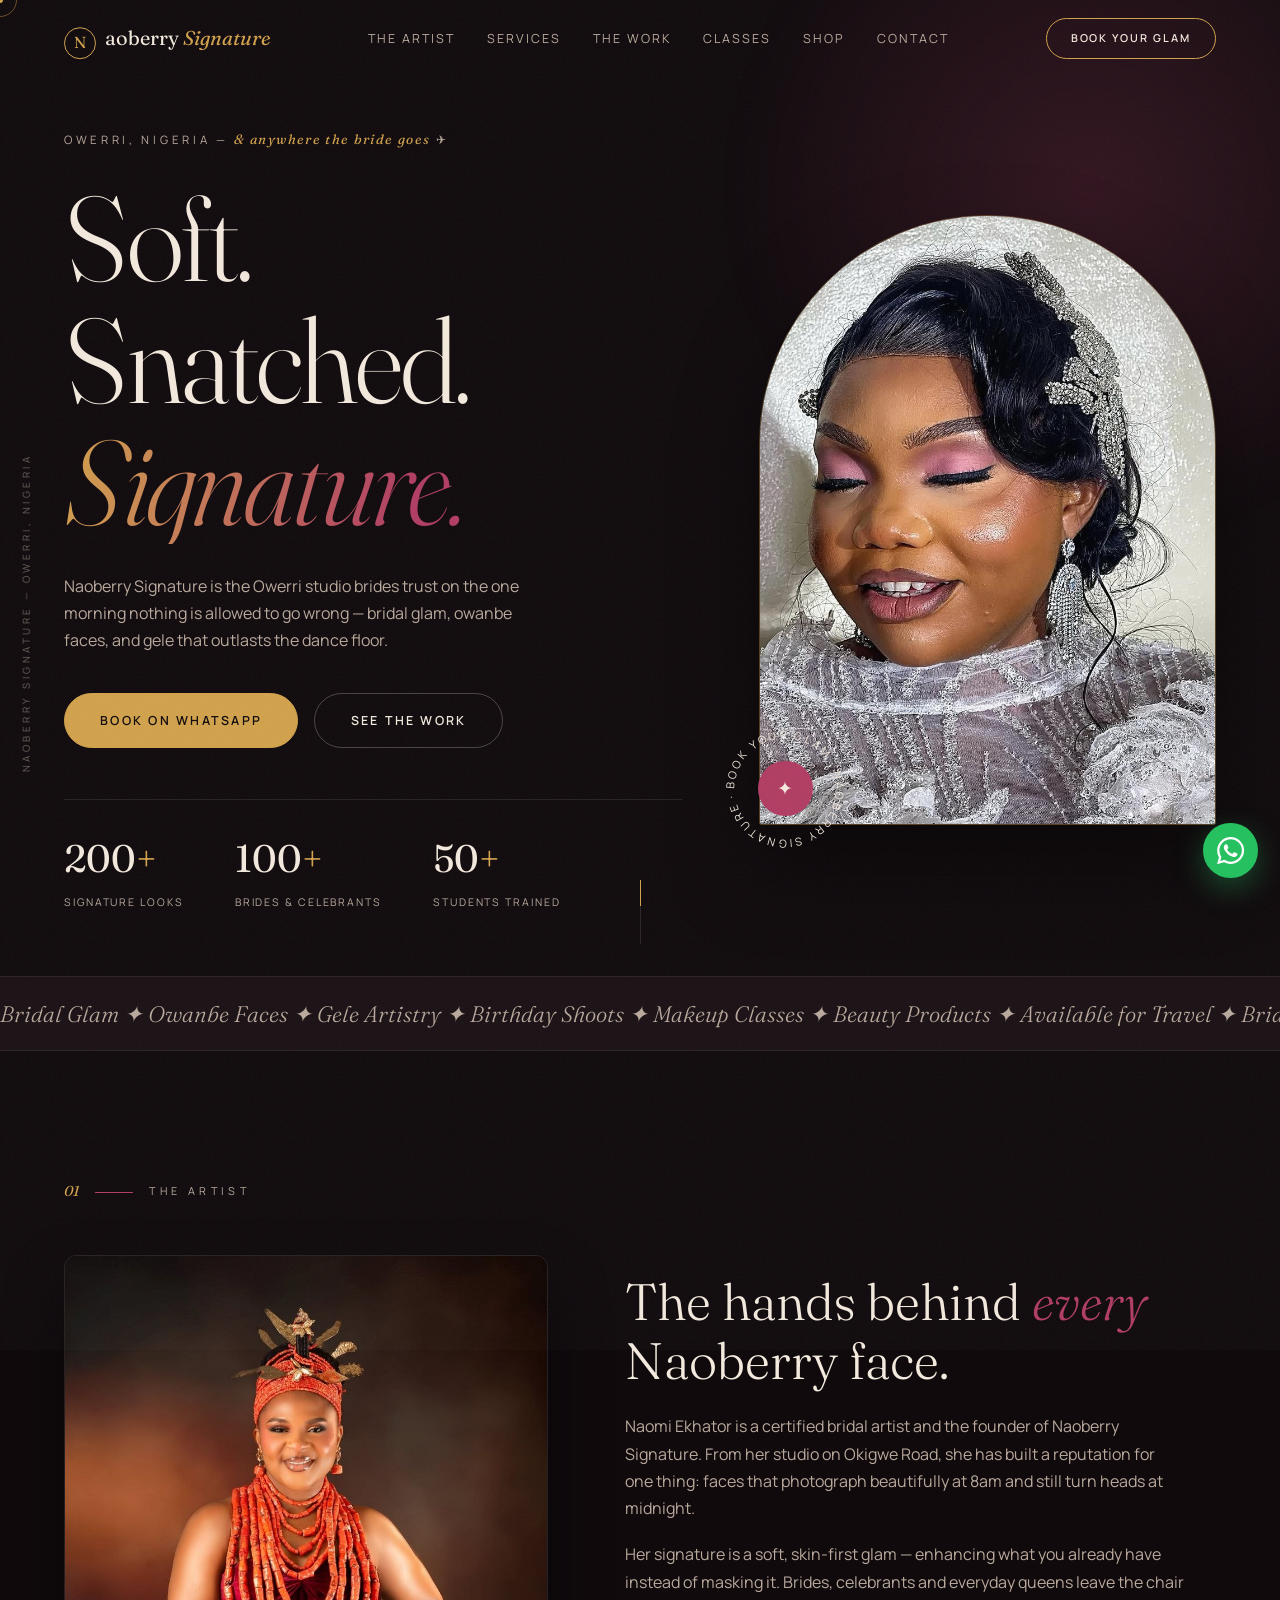
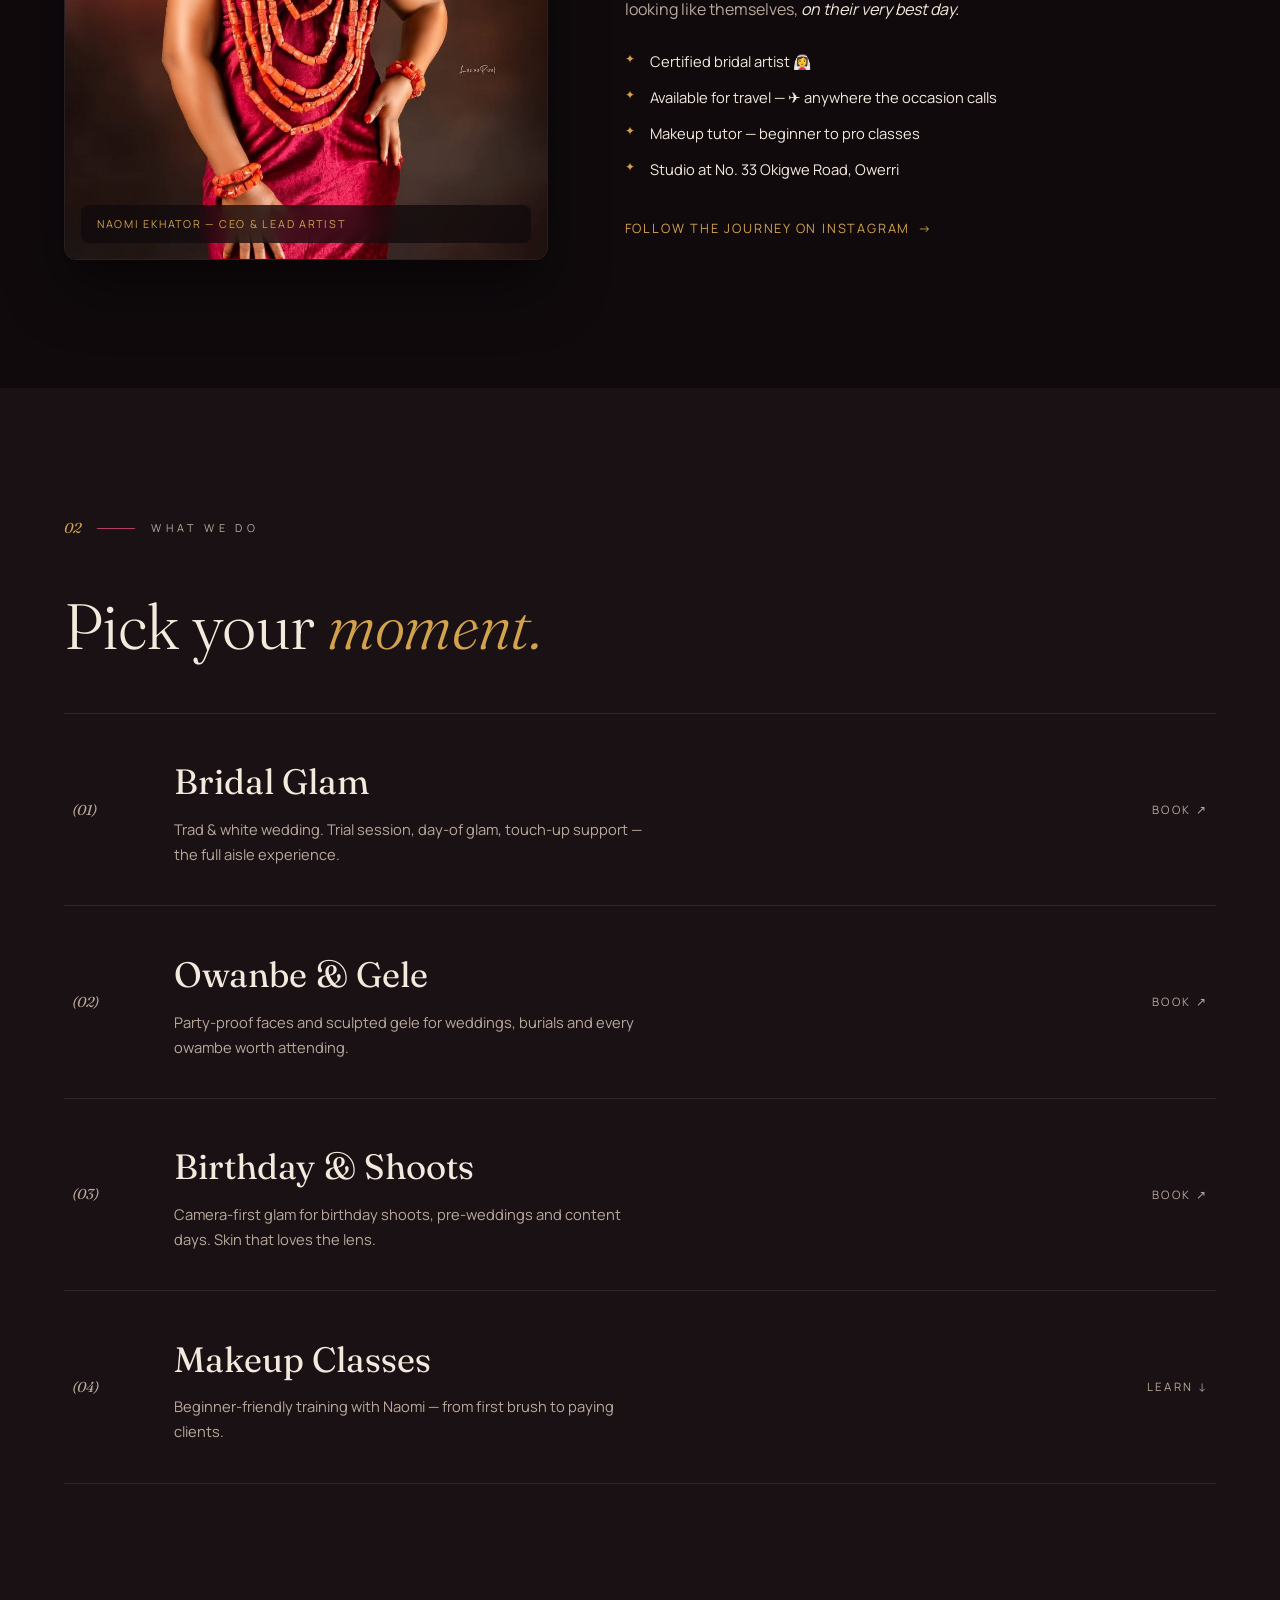
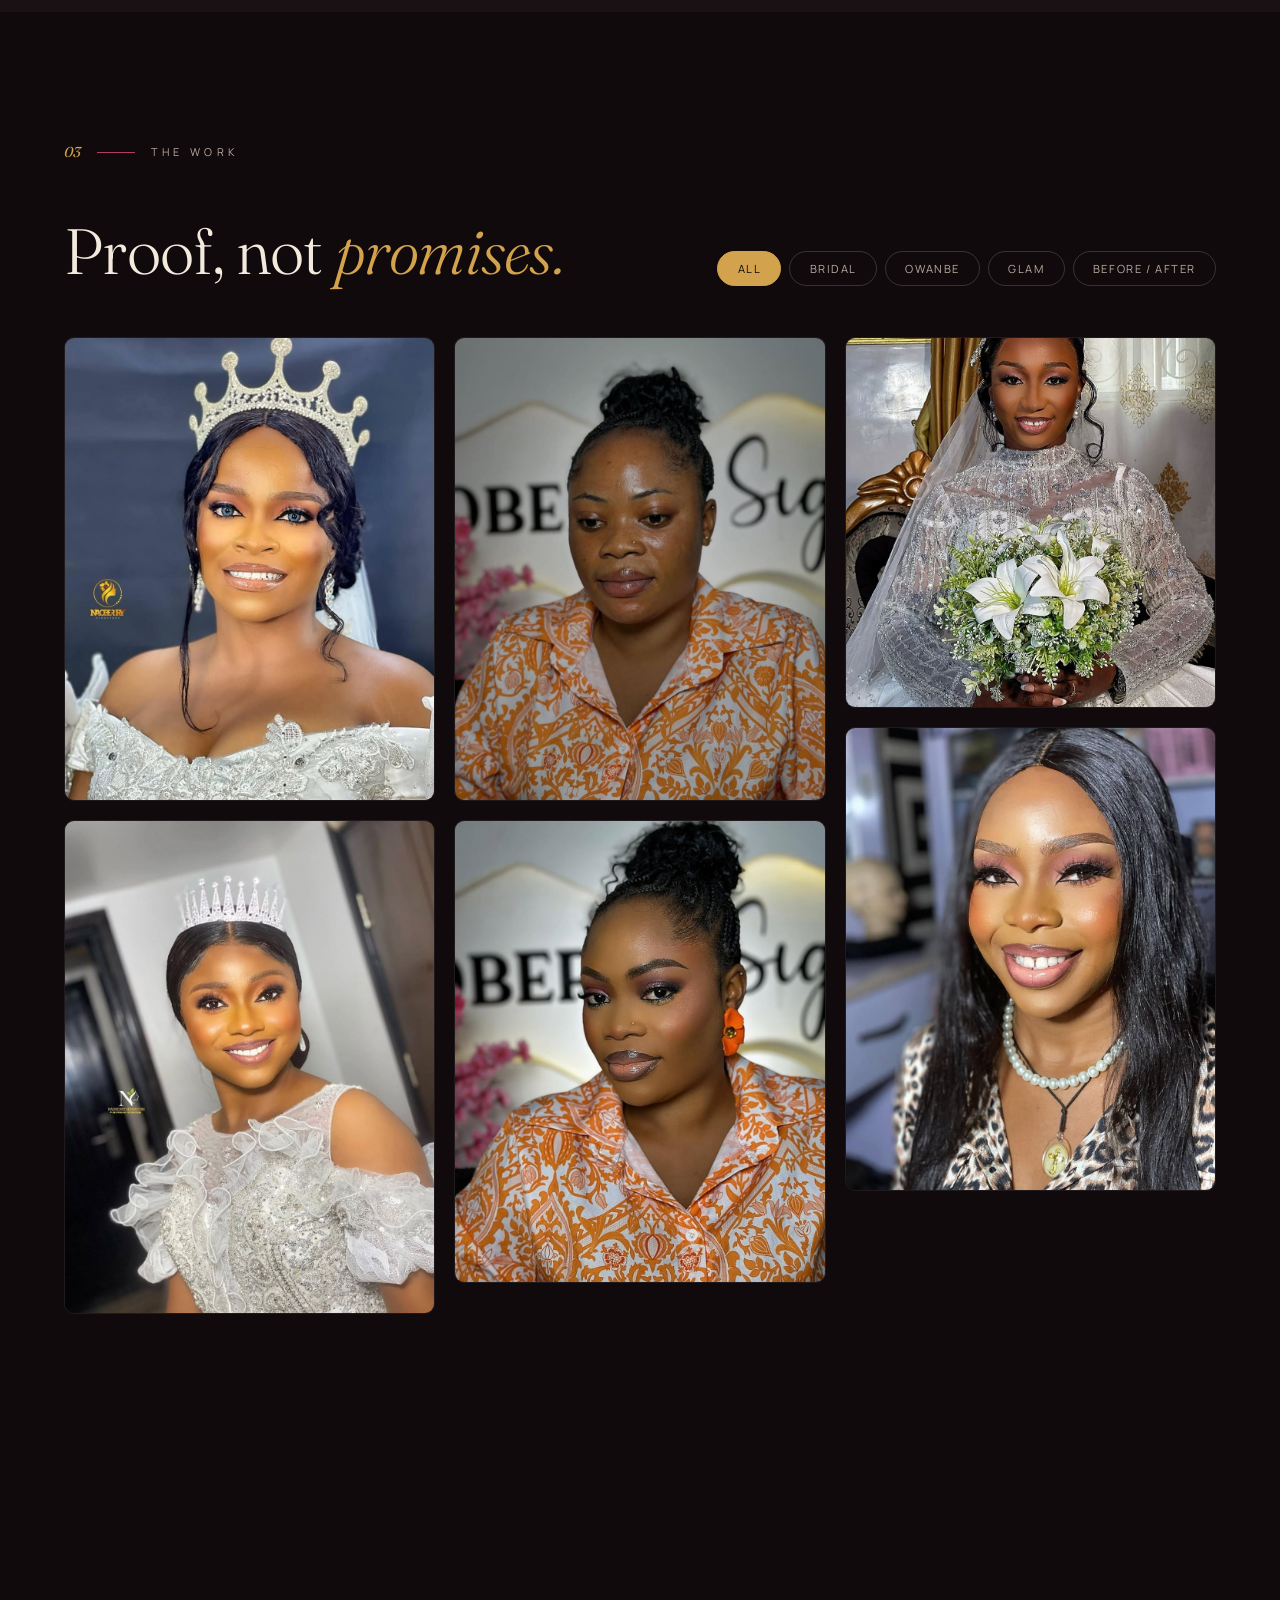
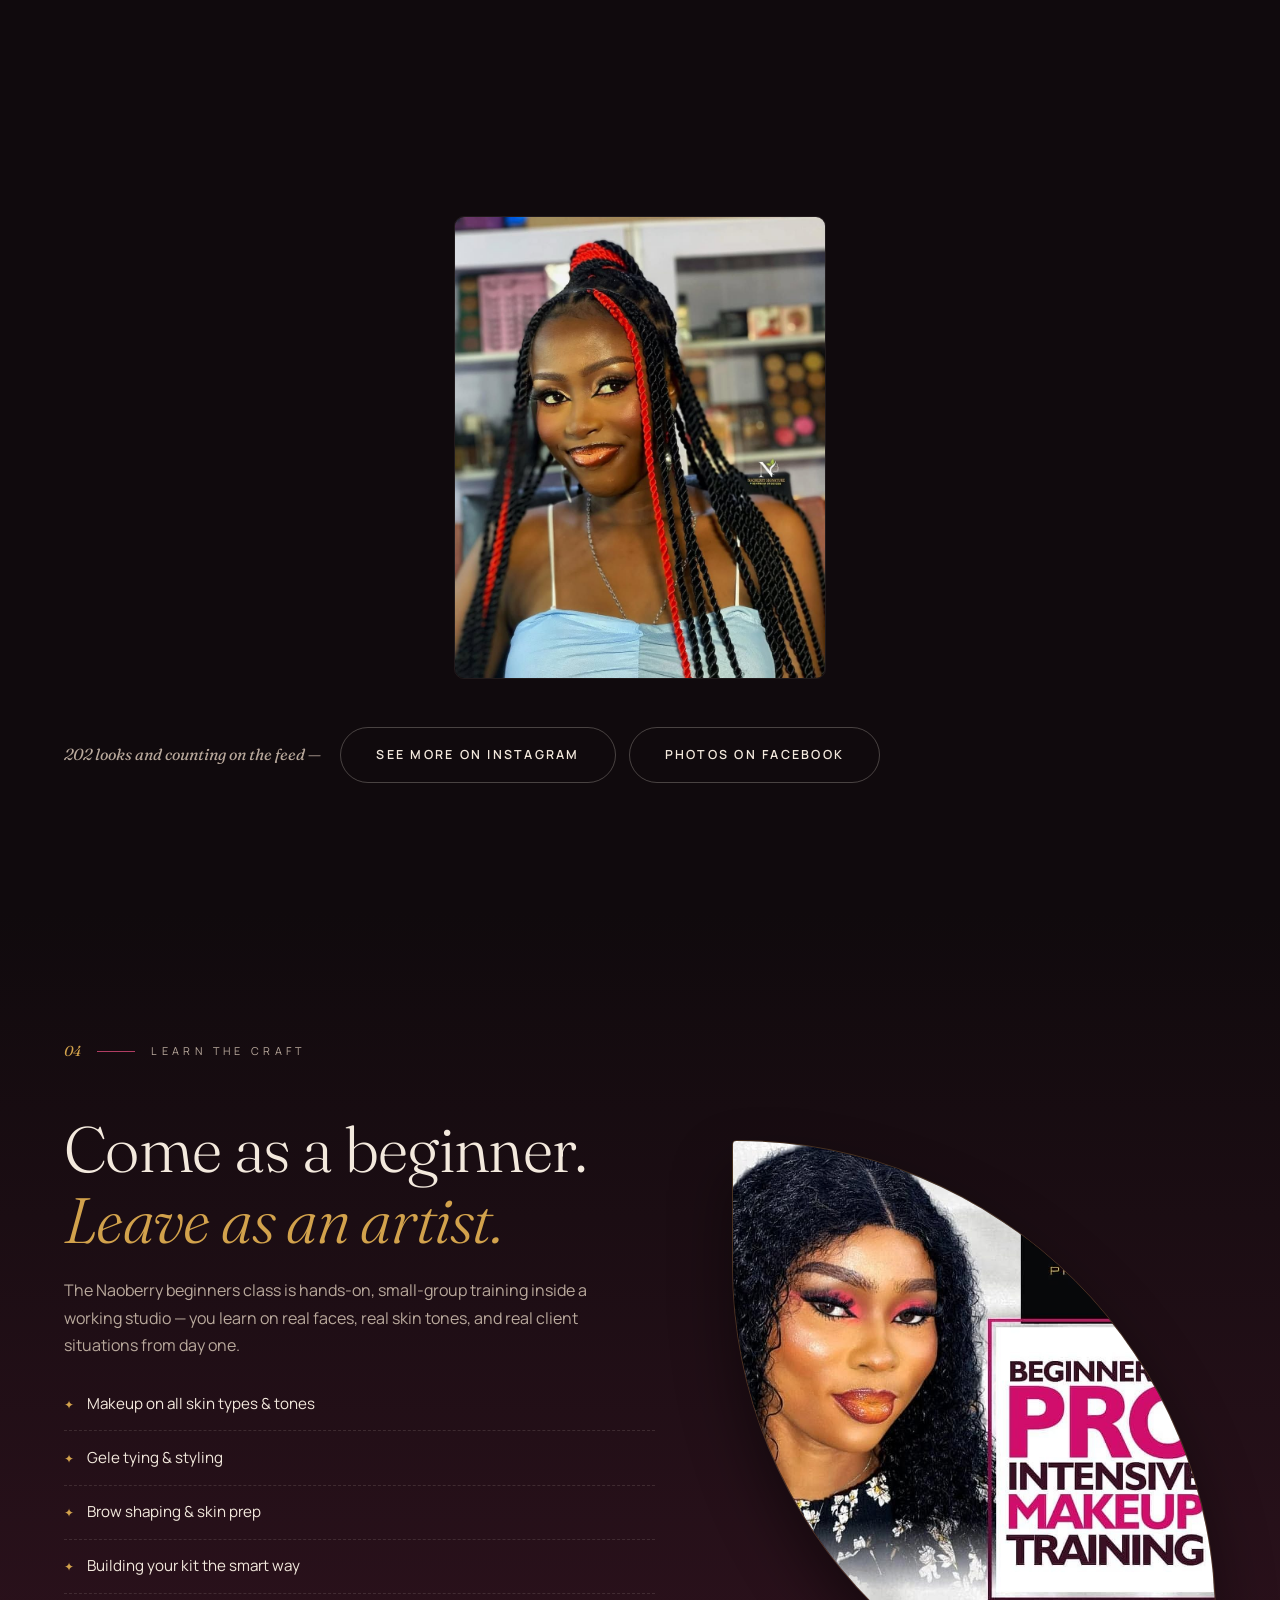
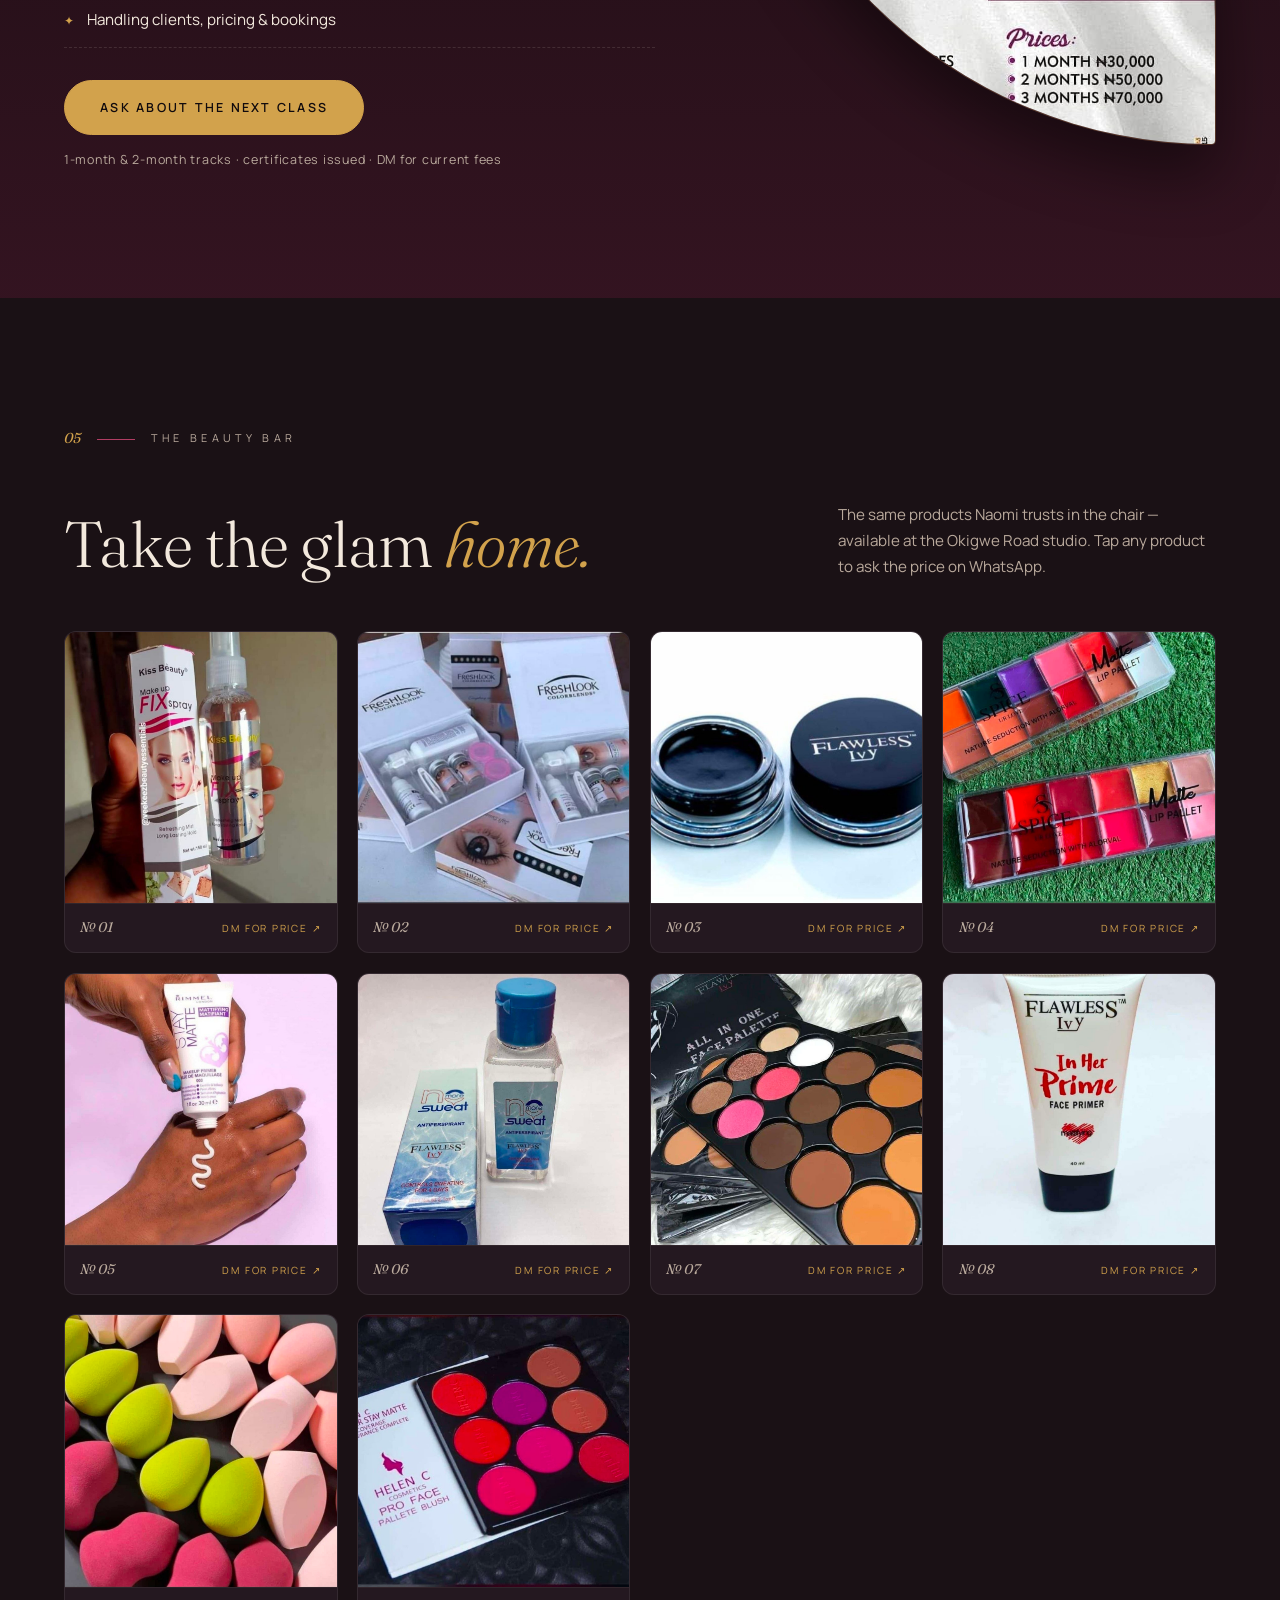
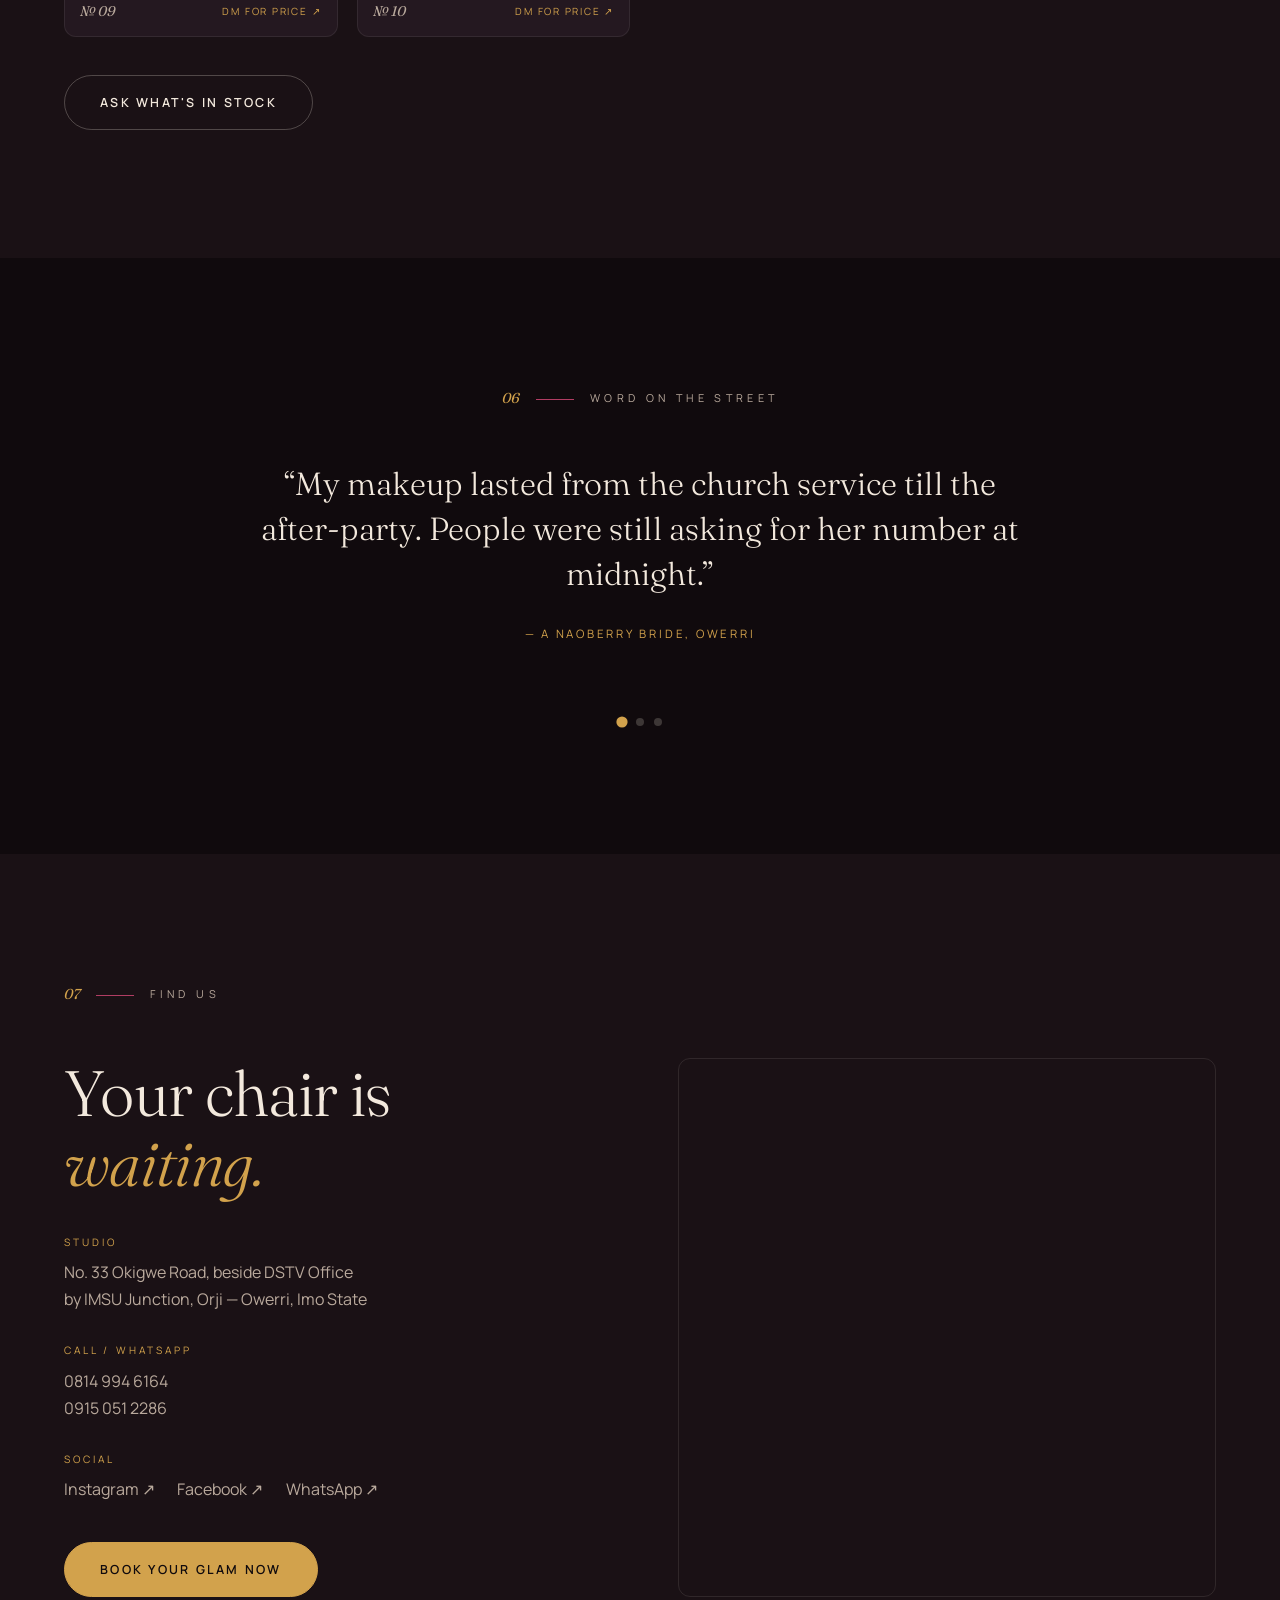
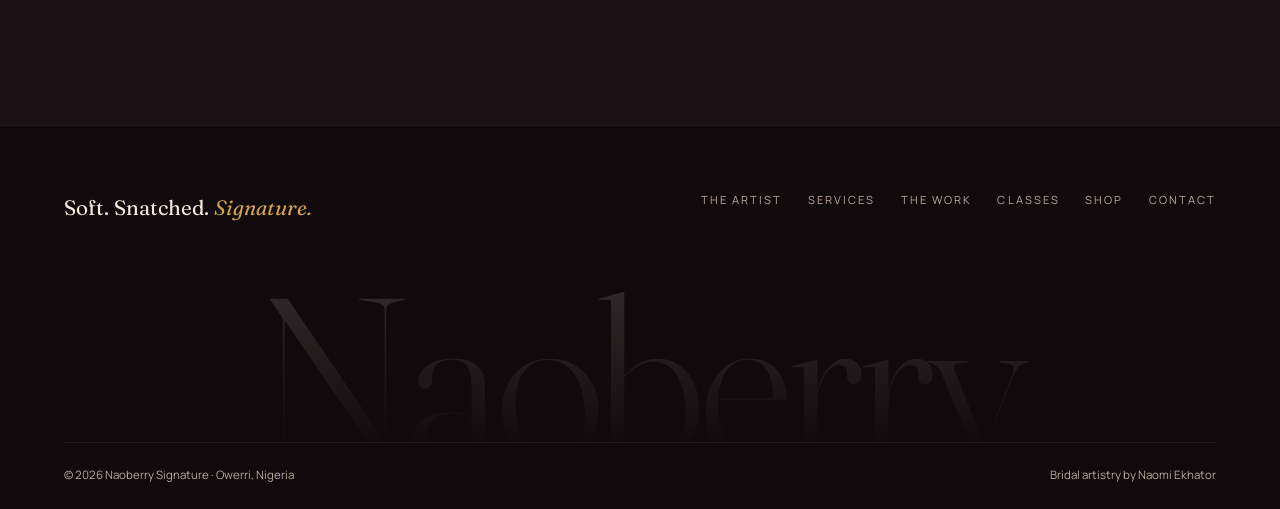
==== index.html @ 9ba5d1a0 "first commit" ====
<!DOCTYPE html>
<html lang="en">
<head>
  <meta charset="UTF-8" />
  <meta name="viewport" content="width=device-width, initial-scale=1.0" />
  <title>Naoberry Signature — Bridal & Owanbe Makeup Artist, Owerri</title>
  <meta name="description" content="Naoberry Signature — certified bridal makeup artist in Owerri, Imo State. Bridal glam, owanbe faces, gele artistry, birthday shoots and beginner makeup classes. Available for travel." />
  <meta property="og:title" content="Naoberry Signature — Bridal & Owanbe Makeup Artist, Owerri" />
  <meta property="og:description" content="Soft. Snatched. Signature. Bridal glam, owanbe faces and gele artistry by Naomi Ekhator." />
  <meta property="og:image" content="images/hero.jpg" />

  <link rel="preconnect" href="https://fonts.googleapis.com" />
  <link rel="preconnect" href="https://fonts.gstatic.com" crossorigin />
  <link href="https://fonts.googleapis.com/css2?family=Fraunces:ital,opsz,wght@0,9..144,300;0,9..144,400;0,9..144,600;1,9..144,300;1,9..144,400&family=Manrope:wght@300;400;500;600;700&display=swap" rel="stylesheet" />
  <link rel="stylesheet" href="css/style.css" />
  <link rel="icon" href="data:image/svg+xml,<svg xmlns='http://www.w3.org/2000/svg' viewBox='0 0 100 100'><text y='.9em' font-size='90'>💄</text></svg>" />
</head>
<body>

  <!-- ============ PRELOADER ============ -->
  <div class="preloader" id="preloader">
    <div class="preloader__inner">
      <span class="preloader__word" aria-hidden="true">
        <span>N</span><span>a</span><span>o</span><span>b</span><span>e</span><span>r</span><span>r</span><span>y</span>
      </span>
      <span class="preloader__sub">Signature</span>
    </div>
  </div>

  <!-- custom cursor (desktop only) -->
  <div class="cursor" id="cursor"></div>
  <div class="cursor-ring" id="cursorRing"></div>

  <!-- film grain overlay -->
  <div class="grain" aria-hidden="true"></div>

  <!-- vertical side label (desktop) -->
  <div class="side-label" aria-hidden="true">Naoberry Signature — Owerri, Nigeria</div>

  <!-- ============ HEADER ============ -->
  <header class="header" id="header">
    <a class="header__logo" href="#top" data-cursor>
      <span class="header__logo-mark">N</span>
      <span class="header__logo-text">aoberry <em>Signature</em></span>
    </a>

    <nav class="nav" id="nav">
      <a href="#about" class="nav__link" data-cursor>The Artist</a>
      <a href="#services" class="nav__link" data-cursor>Services</a>
      <a href="#work" class="nav__link" data-cursor>The Work</a>
      <a href="#classes" class="nav__link" data-cursor>Classes</a>
      <a href="#shop" class="nav__link" data-cursor>Shop</a>
      <a href="#contact" class="nav__link" data-cursor>Contact</a>
    </nav>

    <a href="https://wa.me/message/IJYB6PG5A4FGM1" target="_blank" rel="noopener" class="btn btn--small header__cta" data-cursor>
      <span>Book your glam</span>
    </a>

    <button class="burger" id="burger" aria-label="Open menu" data-cursor>
      <span></span><span></span>
    </button>
  </header>

  <!-- mobile menu -->
  <div class="menu" id="menu">
    <nav class="menu__nav">
      <a href="#about" class="menu__link">The Artist</a>
      <a href="#services" class="menu__link">Services</a>
      <a href="#work" class="menu__link">The Work</a>
      <a href="#classes" class="menu__link">Classes</a>
      <a href="#shop" class="menu__link">Shop</a>
      <a href="#contact" class="menu__link">Contact</a>
    </nav>
    <div class="menu__foot">
      <a href="https://wa.me/message/IJYB6PG5A4FGM1" target="_blank" rel="noopener" class="btn">Book on WhatsApp</a>
      <div class="menu__socials">
        <a href="https://www.instagram.com/naoberry_signature" target="_blank" rel="noopener">Instagram</a>
        <a href="https://web.facebook.com/profile.php?id=61557655057446" target="_blank" rel="noopener">Facebook</a>
      </div>
    </div>
  </div>

  <main id="top">

    <!-- ============ HERO ============ -->
    <section class="hero">
      <div class="hero__glow" aria-hidden="true"></div>

      <div class="hero__inner">
        <div class="hero__text">
          <p class="hero__overline reveal">Owerri, Nigeria — <em>&amp; anywhere the bride goes</em> ✈</p>

          <h1 class="hero__title">
            <span class="line"><span>Soft.</span></span>
            <span class="line"><span>Snatched.</span></span>
            <span class="line"><span class="hero__title-em"><em>Signature.</em></span></span>
          </h1>

          <p class="hero__sub reveal">
            Naoberry Signature is the Owerri studio brides trust on the one morning
            nothing is allowed to go wrong — bridal glam, owanbe faces, and gele
            that outlasts the dance floor.
          </p>

          <div class="hero__actions reveal">
            <a href="https://wa.me/message/IJYB6PG5A4FGM1" target="_blank" rel="noopener" class="btn btn--gold" data-cursor>
              <span>Book on WhatsApp</span>
            </a>
            <a href="#work" class="btn btn--ghost" data-cursor><span>See the work</span></a>
          </div>

          <div class="hero__stats reveal">
            <div class="stat">
              <span class="stat__num" data-count="200">0</span><span class="stat__plus">+</span>
              <span class="stat__label">Signature looks</span>
            </div>
            <div class="stat">
              <span class="stat__num" data-count="100">0</span><span class="stat__plus">+</span>
              <span class="stat__label">Brides &amp; celebrants</span>
            </div>
            <div class="stat">
              <span class="stat__num" data-count="50">0</span><span class="stat__plus">+</span>
              <span class="stat__label">Students trained</span>
            </div>
          </div>
        </div>

        <div class="hero__visual">
          <figure class="hero__frame" data-parallax>
            <img src="images/hero.jpg" alt="Bride glammed by Naoberry Signature" onerror="this.closest('figure').classList.add('is-empty')" />
            <figcaption class="ph" aria-hidden="true">
              <span class="ph__mono">N·S</span>
              <span class="ph__hint">images/hero.jpg</span>
            </figcaption>
          </figure>

          <!-- rotating badge -->
          <a href="https://wa.me/message/IJYB6PG5A4FGM1" target="_blank" rel="noopener" class="badge" aria-label="Book your glam" data-cursor>
            <svg viewBox="0 0 100 100">
              <defs><path id="circlePath" d="M 50,50 m -37,0 a 37,37 0 1,1 74,0 a 37,37 0 1,1 -74,0" /></defs>
              <text><textPath href="#circlePath">Book your glam · Naoberry Signature · certified bridal artist ·</textPath></text>
            </svg>
            <span class="badge__center">✦</span>
          </a>
        </div>
      </div>

      <div class="hero__scroll" aria-hidden="true"><span></span></div>
    </section>

    <!-- ============ MARQUEE ============ -->
    <div class="marquee" aria-hidden="true">
      <div class="marquee__track">
        <span>Bridal Glam ✦ Owanbe Faces ✦ Gele Artistry ✦ Birthday Shoots ✦ Makeup Classes ✦ Beauty Products ✦ Available for Travel ✦&nbsp;</span>
        <span>Bridal Glam ✦ Owanbe Faces ✦ Gele Artistry ✦ Birthday Shoots ✦ Makeup Classes ✦ Beauty Products ✦ Available for Travel ✦&nbsp;</span>
      </div>
    </div>

    <!-- ============ ABOUT ============ -->
    <section class="about section" id="about">
      <div class="section__head reveal">
        <span class="section__num">01</span>
        <span class="section__label">The Artist</span>
      </div>

      <div class="about__grid">
        <figure class="about__photo reveal" data-parallax>
          <img src="images/naomi.jpg" alt="Naomi Ekhator, founder of Naoberry Signature" onerror="this.closest('figure').classList.add('is-empty')" />
          <figcaption class="ph" aria-hidden="true">
            <span class="ph__mono">N·E</span>
            <span class="ph__hint">images/naomi.jpg</span>
          </figcaption>
          <span class="about__photo-tag">Naomi Ekhator — CEO &amp; Lead Artist</span>
        </figure>

        <div class="about__text">
          <h2 class="about__title reveal">
            The hands behind <em>every</em> Naoberry face.
          </h2>
          <p class="reveal">
            Naomi Ekhator is a certified bridal artist and the founder of Naoberry
            Signature. From her studio on Okigwe Road, she has built a reputation
            for one thing: faces that photograph beautifully at 8am and still turn
            heads at midnight.
          </p>
          <p class="reveal">
            Her signature is a soft, skin-first glam — enhancing what you already
            have instead of masking it. Brides, celebrants and everyday queens
            leave the chair looking like themselves, <em>on their very best day.</em>
          </p>
          <ul class="about__points reveal">
            <li>Certified bridal artist 👰‍♀️</li>
            <li>Available for travel — ✈ anywhere the occasion calls</li>
            <li>Makeup tutor — beginner to pro classes</li>
            <li>Studio at No. 33 Okigwe Road, Owerri</li>
          </ul>
          <a href="https://www.instagram.com/naoberry_signature" target="_blank" rel="noopener" class="link-arrow reveal" data-cursor>
            Follow the journey on Instagram <span>→</span>
          </a>
        </div>
      </div>
    </section>

    <!-- ============ SERVICES ============ -->
    <section class="services section" id="services">
      <div class="section__head reveal">
        <span class="section__num">02</span>
        <span class="section__label">What we do</span>
      </div>

      <h2 class="section__title reveal">Pick your <em>moment.</em></h2>

      <div class="services__list">
        <a class="service reveal" href="https://wa.me/2348149946164?text=Hi%20Naoberry%20Signature!%20I%27d%20like%20to%20book%20Bridal%20Glam.%20My%20date%20is%3A%20" target="_blank" rel="noopener" data-cursor>
          <span class="service__index">(01)</span>
          <div class="service__body">
            <h3>Bridal Glam</h3>
            <p>Trad &amp; white wedding. Trial session, day-of glam, touch-up support — the full aisle experience.</p>
          </div>
          <span class="service__cta">Book <span>↗</span></span>
        </a>

        <a class="service reveal" href="https://wa.me/2348149946164?text=Hi%20Naoberry%20Signature!%20I%27d%20like%20to%20book%20Owanbe%20glam%20%2B%20gele.%20My%20date%20is%3A%20" target="_blank" rel="noopener" data-cursor>
          <span class="service__index">(02)</span>
          <div class="service__body">
            <h3>Owanbe &amp; Gele</h3>
            <p>Party-proof faces and sculpted gele for weddings, burials and every owambe worth attending.</p>
          </div>
          <span class="service__cta">Book <span>↗</span></span>
        </a>

        <a class="service reveal" href="https://wa.me/2348149946164?text=Hi%20Naoberry%20Signature!%20I%27d%20like%20to%20book%20a%20Birthday%20%2F%20Photoshoot%20glam%20session.%20My%20date%20is%3A%20" target="_blank" rel="noopener" data-cursor>
          <span class="service__index">(03)</span>
          <div class="service__body">
            <h3>Birthday &amp; Shoots</h3>
            <p>Camera-first glam for birthday shoots, pre-weddings and content days. Skin that loves the lens.</p>
          </div>
          <span class="service__cta">Book <span>↗</span></span>
        </a>

        <a class="service reveal" href="#classes" data-cursor>
          <span class="service__index">(04)</span>
          <div class="service__body">
            <h3>Makeup Classes</h3>
            <p>Beginner-friendly training with Naomi — from first brush to paying clients.</p>
          </div>
          <span class="service__cta">Learn <span>↓</span></span>
        </a>
      </div>
    </section>

    <!-- ============ GALLERY / THE WORK ============ -->
    <section class="work section" id="work">
      <div class="section__head reveal">
        <span class="section__num">03</span>
        <span class="section__label">The Work</span>
      </div>

      <div class="work__headrow reveal">
        <h2 class="section__title">Proof, not <em>promises.</em></h2>
        <div class="work__filters" id="filters">
          <button class="chip is-active" data-filter="all" data-cursor>All</button>
          <button class="chip" data-filter="bridal" data-cursor>Bridal</button>
          <button class="chip" data-filter="owanbe" data-cursor>Owanbe</button>
          <button class="chip" data-filter="glam" data-cursor>Glam</button>
          <button class="chip" data-filter="transform" data-cursor>Before / After</button>
        </div>
      </div>

      <div class="work__grid" id="gallery"><!-- populated by js/main.js --></div>

      <div class="work__more reveal">
        <p>202 looks and counting on the feed —</p>
        <div class="work__more-links">
          <a href="https://www.instagram.com/naoberry_signature" target="_blank" rel="noopener" class="btn btn--ghost" data-cursor><span>See more on Instagram</span></a>
          <a href="https://web.facebook.com/profile.php?id=61557655057446&sk=photos" target="_blank" rel="noopener" class="btn btn--ghost" data-cursor><span>Photos on Facebook</span></a>
        </div>
      </div>
    </section>

    <!-- ============ CLASSES ============ -->
    <section class="classes section" id="classes">
      <div class="section__head reveal">
        <span class="section__num">04</span>
        <span class="section__label">Learn the craft</span>
      </div>

      <div class="classes__grid">
        <div class="classes__text">
          <h2 class="section__title reveal">Come as a beginner.<br /><em>Leave as an artist.</em></h2>
          <p class="reveal">
            The Naoberry beginners class is hands-on, small-group training inside a
            working studio — you learn on real faces, real skin tones, and real
            client situations from day one.
          </p>

          <ul class="classes__outline reveal">
            <li><span>✦</span> Makeup on all skin types &amp; tones</li>
            <li><span>✦</span> Gele tying &amp; styling</li>
            <li><span>✦</span> Brow shaping &amp; skin prep</li>
            <li><span>✦</span> Building your kit the smart way</li>
            <li><span>✦</span> Handling clients, pricing &amp; bookings</li>
          </ul>

          <div class="classes__cta reveal">
            <a href="https://wa.me/2348149946164?text=Hi%20Naoberry%20Signature!%20I%27m%20interested%20in%20the%20beginners%20makeup%20class.%20Please%20send%20me%20the%20course%20details%20and%20fees." target="_blank" rel="noopener" class="btn btn--gold" data-cursor>
              <span>Ask about the next class</span>
            </a>
            <p class="classes__note">1-month &amp; 2-month tracks · certificates issued · DM for current fees</p>
          </div>
        </div>

        <figure class="classes__photo reveal" data-parallax>
          <img src="images/class.jpg" alt="Naoberry Signature makeup training class" onerror="this.closest('figure').classList.add('is-empty')" />
          <figcaption class="ph" aria-hidden="true">
            <span class="ph__mono">N·S</span>
            <span class="ph__hint">images/class.jpg</span>
          </figcaption>
        </figure>
      </div>
    </section>

    <!-- ============ SHOP / BEAUTY BAR ============ -->
    <section class="shop section" id="shop">
      <div class="section__head reveal">
        <span class="section__num">05</span>
        <span class="section__label">The Beauty Bar</span>
      </div>

      <div class="shop__headrow reveal">
        <h2 class="section__title">Take the glam <em>home.</em></h2>
        <p class="shop__blurb">
          The same products Naomi trusts in the chair — available at the
          Okigwe Road studio. Tap any product to ask the price on WhatsApp.
        </p>
      </div>
      <div class="shop__grid" id="products"><!-- populated by js/main.js --></div>

      <div class="shop__more reveal">
        <a href="https://wa.me/2348149946164?text=Hi%20Naoberry%20Signature!%20What%20beauty%20products%20do%20you%20have%20in%20stock%3F" target="_blank" rel="noopener" class="btn btn--ghost" data-cursor>
          <span>Ask what's in stock</span>
        </a>
      </div>
    </section>

    <!-- ============ TESTIMONIALS ============ -->
    <section class="voices section" id="voices">
      <div class="section__head reveal">
        <span class="section__num">06</span>
        <span class="section__label">Word on the street</span>
      </div>

      <div class="voices__slider reveal" id="slider">
        <!-- ⚠ Replace these with real client words (from her DMs / comments) before launch -->
        <blockquote class="voice is-active">
          <p>“My makeup lasted from the church service till the after-party. People were still asking for her number at midnight.”</p>
          <cite>— A Naoberry bride, Owerri</cite>
        </blockquote>
        <blockquote class="voice">
          <p>“She didn’t change my face — she upgraded it. I looked like me, on my absolute best day.”</p>
          <cite>— Birthday shoot client</cite>
        </blockquote>
        <blockquote class="voice">
          <p>“I joined the class as a complete novice. Two months later I charged my first paying client.”</p>
          <cite>— Naoberry Academy student</cite>
        </blockquote>
      </div>

      <div class="voices__dots" id="dots"></div>
    </section>

    <!-- ============ CONTACT ============ -->
    <section class="contact section" id="contact">
      <div class="section__head reveal">
        <span class="section__num">07</span>
        <span class="section__label">Find us</span>
      </div>

      <div class="contact__grid">
        <div class="contact__info">
          <h2 class="section__title reveal">Your chair is <em>waiting.</em></h2>

          <div class="contact__block reveal">
            <span class="contact__key">Studio</span>
            <p>No. 33 Okigwe Road, beside DSTV Office<br />by IMSU Junction, Orji — Owerri, Imo State</p>
          </div>

          <div class="contact__block reveal">
            <span class="contact__key">Call / WhatsApp</span>
            <p>
              <a href="tel:+2348149946164" data-cursor>0814 994 6164</a><br />
              <a href="tel:+2349150512286" data-cursor>0915 051 2286</a>
            </p>
          </div>

          <div class="contact__block reveal">
            <span class="contact__key">Social</span>
            <p class="contact__socials">
              <a href="https://www.instagram.com/naoberry_signature" target="_blank" rel="noopener" data-cursor>Instagram ↗</a>
              <a href="https://web.facebook.com/profile.php?id=61557655057446" target="_blank" rel="noopener" data-cursor>Facebook ↗</a>
              <a href="https://wa.me/message/IJYB6PG5A4FGM1" target="_blank" rel="noopener" data-cursor>WhatsApp ↗</a>
            </p>
          </div>

          <a href="https://wa.me/message/IJYB6PG5A4FGM1" target="_blank" rel="noopener" class="btn btn--gold reveal" data-cursor>
            <span>Book your glam now</span>
          </a>
        </div>

        <div class="contact__map reveal">
          <iframe
            title="Naoberry Signature studio location"
            src="https://www.google.com/maps?q=33+Okigwe+Road,+Orji,+Owerri,+Imo+State,+Nigeria&output=embed"
            loading="lazy" referrerpolicy="no-referrer-when-downgrade"></iframe>
        </div>
      </div>
    </section>
  </main>

  <!-- ============ FOOTER ============ -->
  <footer class="footer">
    <div class="footer__top">
      <p class="footer__tag">Soft. Snatched. <em>Signature.</em></p>
      <div class="footer__links">
        <a href="#about" data-cursor>The Artist</a>
        <a href="#services" data-cursor>Services</a>
        <a href="#work" data-cursor>The Work</a>
        <a href="#classes" data-cursor>Classes</a>
        <a href="#shop" data-cursor>Shop</a>
        <a href="#contact" data-cursor>Contact</a>
      </div>
    </div>
    <div class="footer__wordmark" aria-hidden="true">Naoberry</div>
    <div class="footer__bottom">
      <p>© <span id="year"></span> Naoberry Signature · Owerri, Nigeria</p>
      <p>Bridal artistry by Naomi Ekhator</p>
    </div>
  </footer>

  <!-- floating whatsapp -->
  <a href="https://wa.me/message/IJYB6PG5A4FGM1" target="_blank" rel="noopener" class="wa-float" aria-label="Chat on WhatsApp" data-cursor>
    <svg viewBox="0 0 24 24" fill="currentColor"><path d="M17.472 14.382c-.297-.149-1.758-.867-2.03-.967-.273-.099-.471-.148-.67.15-.197.297-.767.966-.94 1.164-.173.199-.347.223-.644.075-.297-.15-1.255-.463-2.39-1.475-.883-.788-1.48-1.761-1.653-2.059-.173-.297-.018-.458.13-.606.134-.133.297-.347.446-.52.149-.174.198-.298.297-.497.1-.198.05-.371-.025-.52-.074-.149-.669-1.612-.916-2.207-.242-.579-.487-.5-.669-.51l-.57-.01c-.198 0-.52.074-.792.372-.272.297-1.04 1.016-1.04 2.479 0 1.462 1.065 2.875 1.213 3.074.149.198 2.096 3.2 5.077 4.487.709.306 1.262.489 1.694.625.712.227 1.36.195 1.871.118.571-.085 1.758-.719 2.006-1.413.248-.694.248-1.289.173-1.413-.074-.124-.272-.198-.57-.347m-5.421 7.403h-.004a9.87 9.87 0 01-5.031-1.378l-.361-.214-3.741.982.998-3.648-.235-.374a9.86 9.86 0 01-1.51-5.26c.001-5.45 4.436-9.884 9.888-9.884 2.64 0 5.122 1.03 6.988 2.898a9.825 9.825 0 012.893 6.994c-.003 5.45-4.437 9.884-9.885 9.884m8.413-18.297A11.815 11.815 0 0012.05 0C5.495 0 .16 5.335.157 11.892c0 2.096.547 4.142 1.588 5.945L.057 24l6.305-1.654a11.882 11.882 0 005.683 1.448h.005c6.554 0 11.89-5.335 11.893-11.893a11.821 11.821 0 00-3.48-8.413z"/></svg>
  </a>

  <!-- lightbox -->
  <div class="lightbox" id="lightbox" aria-hidden="true">
    <button class="lightbox__close" id="lightboxClose" aria-label="Close" data-cursor>✕</button>
    <figure class="lightbox__frame">
      <img src="" alt="" id="lightboxImg" />
      <figcaption id="lightboxCap"></figcaption>
    </figure>
    <a class="lightbox__ig" id="lightboxLink" href="https://www.instagram.com/naoberry_signature" target="_blank" rel="noopener" data-cursor>View on Instagram ↗</a>
  </div>

  <script src="js/main.js"></script>
</body>
</html>
---- css/style.css ----
/* ============================================================
   NAOBERRY SIGNATURE — style.css
   Editorial dark theme · Fraunces (display) + Manrope (body)
   ============================================================ */

:root {
  --ink: #100a0d;          /* near-black with a berry undertone */
  --ink-2: #1a1115;        /* raised surfaces */
  --ink-3: #241820;        /* borders / cards */
  --cream: #f3e9dd;        /* main text */
  --cream-dim: #b9a99c;    /* secondary text */
  --gold: #d2a24c;         /* accent 1 */
  --berry: #b13d63;        /* accent 2 — the "berry" in Naoberry */
  --berry-deep: #5e1f38;
  --font-display: "Fraunces", Georgia, serif;
  --font-body: "Manrope", -apple-system, sans-serif;
  --ease: cubic-bezier(0.22, 1, 0.36, 1);
  --pad: clamp(1.25rem, 5vw, 6rem);
}

* { margin: 0; padding: 0; box-sizing: border-box; }

html { scroll-behavior: smooth; }

body {
  background: var(--ink);
  color: var(--cream);
  font-family: var(--font-body);
  font-size: 1rem;
  line-height: 1.7;
  overflow-x: hidden;
  -webkit-font-smoothing: antialiased;
}

::selection { background: var(--berry); color: var(--cream); }

img { max-width: 100%; display: block; }
a { color: inherit; text-decoration: none; }
button { font-family: inherit; background: none; border: none; color: inherit; cursor: pointer; }
em { font-style: italic; }

/* ============ FILM GRAIN ============ */
.grain {
  position: fixed; inset: -50%;
  width: 200%; height: 200%;
  pointer-events: none;
  z-index: 2000;
  opacity: 0.05;
  background-image: url("data:image/svg+xml,%3Csvg xmlns='http://www.w3.org/2000/svg' width='200' height='200'%3E%3Cfilter id='n'%3E%3CfeTurbulence type='fractalNoise' baseFrequency='0.9' numOctaves='2'/%3E%3C/filter%3E%3Crect width='200' height='200' filter='url(%23n)'/%3E%3C/svg%3E");
  animation: grain-shift 0.9s steps(4) infinite;
}
@keyframes grain-shift {
  0% { transform: translate(0, 0); }
  25% { transform: translate(-2%, 3%); }
  50% { transform: translate(3%, -2%); }
  75% { transform: translate(-3%, -3%); }
  100% { transform: translate(2%, 2%); }
}

/* ============ CUSTOM CURSOR ============ */
.cursor, .cursor-ring { display: none; }
@media (pointer: fine) {
  .cursor {
    display: block; position: fixed; z-index: 3000;
    width: 6px; height: 6px; border-radius: 50%;
    background: var(--gold);
    pointer-events: none;
    transform: translate(-50%, -50%);
  }
  .cursor-ring {
    display: block; position: fixed; z-index: 2999;
    width: 34px; height: 34px; border-radius: 50%;
    border: 1px solid rgba(210, 162, 76, 0.45);
    pointer-events: none;
    transform: translate(-50%, -50%);
    transition: width 0.25s var(--ease), height 0.25s var(--ease),
                border-color 0.25s, background 0.25s;
  }
  .cursor-ring.is-hover {
    width: 56px; height: 56px;
    background: rgba(177, 61, 99, 0.12);
    border-color: var(--berry);
  }
}

/* ============ SIDE LABEL ============ */
.side-label {
  position: fixed; left: 1.1rem; bottom: 8rem;
  z-index: 50;
  writing-mode: vertical-rl;
  transform: rotate(180deg);
  font-size: 0.62rem;
  letter-spacing: 0.35em;
  text-transform: uppercase;
  color: var(--cream-dim);
  opacity: 0.55;
}
@media (max-width: 1100px) { .side-label { display: none; } }

/* ============ PRELOADER ============ */
.preloader {
  position: fixed; inset: 0; z-index: 5000;
  background: var(--ink);
  display: flex; align-items: center; justify-content: center;
  transition: opacity 0.7s var(--ease), visibility 0.7s;
}
.preloader.is-done { opacity: 0; visibility: hidden; }
.preloader__inner { text-align: center; }
.preloader__word {
  display: block;
  font-family: var(--font-display);
  font-size: clamp(2.4rem, 8vw, 4.5rem);
  font-weight: 300;
  letter-spacing: 0.04em;
}
.preloader__word span {
  display: inline-block;
  opacity: 0;
  transform: translateY(0.6em) rotate(4deg);
  animation: letter-in 0.7s var(--ease) forwards;
}
.preloader__word span:nth-child(1) { animation-delay: 0.05s; color: var(--gold); }
.preloader__word span:nth-child(2) { animation-delay: 0.1s; }
.preloader__word span:nth-child(3) { animation-delay: 0.15s; }
.preloader__word span:nth-child(4) { animation-delay: 0.2s; }
.preloader__word span:nth-child(5) { animation-delay: 0.25s; }
.preloader__word span:nth-child(6) { animation-delay: 0.3s; }
.preloader__word span:nth-child(7) { animation-delay: 0.35s; }
.preloader__word span:nth-child(8) { animation-delay: 0.4s; }
@keyframes letter-in {
  to { opacity: 1; transform: translateY(0) rotate(0); }
}
.preloader__sub {
  display: block;
  margin-top: 0.4rem;
  font-size: 0.7rem;
  letter-spacing: 0.55em;
  text-transform: uppercase;
  color: var(--berry);
  opacity: 0;
  animation: fade-in 0.8s 0.7s forwards;
}
@keyframes fade-in { to { opacity: 1; } }

/* ============ HEADER ============ */
.header {
  position: fixed; top: 0; left: 0; right: 0; z-index: 900;
  display: flex; align-items: center; justify-content: space-between;
  gap: 1.5rem;
  padding: 1.1rem var(--pad);
  transition: transform 0.5s var(--ease), background 0.4s, backdrop-filter 0.4s;
}
.header.is-scrolled {
  background: rgba(16, 10, 13, 0.82);
  backdrop-filter: blur(14px);
  -webkit-backdrop-filter: blur(14px);
  border-bottom: 1px solid rgba(243, 233, 221, 0.06);
}
.header.is-hidden { transform: translateY(-110%); }
/* while the mobile menu is open, keep the bar transparent and pinned
   so the logo + close button float cleanly above the overlay */
.header.menu-open {
  background: transparent;
  backdrop-filter: none;
  -webkit-backdrop-filter: none;
  border-bottom-color: transparent;
  transform: none;
}

.header__logo {
  display: flex; align-items: baseline; gap: 0.1rem;
  font-family: var(--font-display);
  font-size: 1.25rem;
}
.header__logo-mark {
  display: grid; place-items: center;
  width: 2rem; height: 2rem;
  margin-right: 0.45rem;
  border: 1px solid var(--gold);
  border-radius: 50%;
  color: var(--gold);
  font-size: 1rem;
  transform: translateY(0.2rem);
}
.header__logo-text em { color: var(--gold); }

.nav { display: flex; gap: 2rem; }
.nav__link {
  position: relative;
  font-size: 0.78rem;
  letter-spacing: 0.16em;
  text-transform: uppercase;
  color: var(--cream-dim);
  transition: color 0.3s;
}
.nav__link::after {
  content: "";
  position: absolute; left: 0; bottom: -0.35rem;
  width: 100%; height: 1px;
  background: var(--gold);
  transform: scaleX(0);
  transform-origin: right;
  transition: transform 0.4s var(--ease);
}
.nav__link:hover { color: var(--cream); }
.nav__link:hover::after { transform: scaleX(1); transform-origin: left; }

@media (max-width: 900px) {
  .nav, .header__cta { display: none; }
}

/* burger */
.burger {
  display: none;
  flex-direction: column; gap: 6px;
  padding: 0.5rem;
  z-index: 1001;
}
.burger span {
  display: block; width: 26px; height: 1.5px;
  background: var(--cream);
  transition: transform 0.4s var(--ease), opacity 0.3s;
}
.burger.is-open span:first-child { transform: translateY(3.75px) rotate(45deg); }
.burger.is-open span:last-child { transform: translateY(-3.75px) rotate(-45deg); }
@media (max-width: 900px) { .burger { display: flex; } }

/* mobile menu — must stay BELOW the header (z 900) so the burger stays clickable */
.menu {
  position: fixed; inset: 0; z-index: 880;
  background: var(--ink-2);
  display: flex; flex-direction: column; justify-content: space-between;
  padding: 6rem var(--pad) 3rem;
  clip-path: circle(0% at calc(100% - 3rem) 2rem);
  transition: clip-path 0.7s var(--ease);
  visibility: hidden;
}
.menu.is-open {
  clip-path: circle(150% at calc(100% - 3rem) 2rem);
  visibility: visible;
}
.menu__nav { display: flex; flex-direction: column; gap: 0.4rem; }
.menu__link {
  font-family: var(--font-display);
  font-size: clamp(2rem, 9vw, 3rem);
  font-weight: 300;
  transition: color 0.3s, transform 0.3s var(--ease);
}
.menu__link:hover { color: var(--gold); transform: translateX(0.5rem); }
.menu__foot { display: flex; flex-direction: column; gap: 1.5rem; }
.menu__socials { display: flex; gap: 1.5rem; }
.menu__socials a {
  font-size: 0.75rem; letter-spacing: 0.2em; text-transform: uppercase;
  color: var(--cream-dim);
}

/* ============ BUTTONS ============ */
.btn {
  position: relative;
  display: inline-flex; align-items: center; justify-content: center;
  padding: 1rem 2.2rem;
  border: 1px solid var(--gold);
  border-radius: 100px;
  font-size: 0.78rem;
  font-weight: 600;
  letter-spacing: 0.18em;
  text-transform: uppercase;
  color: var(--cream);
  overflow: hidden;
  transition: color 0.35s, border-color 0.35s;
}
.btn span { position: relative; z-index: 1; }
.btn::before {
  content: "";
  position: absolute; inset: 0;
  background: linear-gradient(105deg, var(--berry), var(--gold));
  transform: translateY(101%);
  transition: transform 0.45s var(--ease);
}
.btn:hover::before { transform: translateY(0); }
.btn:hover { color: var(--ink); border-color: transparent; }

.btn--gold {
  background: var(--gold);
  border-color: var(--gold);
  color: var(--ink);
}
.btn--gold::before { background: var(--cream); }
.btn--ghost { border-color: rgba(243, 233, 221, 0.25); }
.btn--small { padding: 0.65rem 1.5rem; font-size: 0.68rem; }

.link-arrow {
  display: inline-flex; align-items: center; gap: 0.5rem;
  font-size: 0.8rem; letter-spacing: 0.14em; text-transform: uppercase;
  color: var(--gold);
}
.link-arrow span { transition: transform 0.3s var(--ease); }
.link-arrow:hover span { transform: translateX(0.4rem); }

/* ============ SECTIONS (shared) ============ */
.section { padding: clamp(5rem, 10vw, 9rem) var(--pad); }

.section__head {
  display: flex; align-items: center; gap: 1rem;
  margin-bottom: clamp(2rem, 4vw, 3.5rem);
}
.section__num {
  font-family: var(--font-display);
  font-style: italic;
  color: var(--gold);
  font-size: 0.9rem;
}
.section__label {
  font-size: 0.68rem;
  letter-spacing: 0.4em;
  text-transform: uppercase;
  color: var(--cream-dim);
}
.section__label::before {
  content: "";
  display: inline-block;
  width: 2.4rem; height: 1px;
  background: var(--berry);
  margin-right: 1rem;
  vertical-align: middle;
}

.section__title {
  font-family: var(--font-display);
  font-weight: 300;
  font-size: clamp(2.1rem, 5.5vw, 4rem);
  line-height: 1.1;
  letter-spacing: -0.01em;
}
.section__title em { color: var(--gold); }

/* ============ HERO ============ */
.hero {
  position: relative;
  min-height: 100svh;
  display: flex; flex-direction: column; justify-content: center;
  padding: 8rem var(--pad) 4rem;
  overflow: hidden;
}
.hero__glow {
  position: absolute;
  top: -20%; right: -15%;
  width: 60vw; height: 60vw;
  max-width: 800px; max-height: 800px;
  background: radial-gradient(circle, rgba(177, 61, 99, 0.22), transparent 65%);
  filter: blur(20px);
  animation: glow-drift 12s ease-in-out infinite alternate;
  pointer-events: none;
}
@keyframes glow-drift {
  from { transform: translate(0, 0) scale(1); }
  to { transform: translate(-8%, 10%) scale(1.15); }
}

.hero__inner {
  display: grid;
  grid-template-columns: 1.15fr 0.85fr;
  gap: clamp(2rem, 6vw, 6rem);
  align-items: center;
  max-width: 1400px;
  width: 100%;
  margin: 0 auto;
}
@media (max-width: 900px) {
  .hero__inner { grid-template-columns: 1fr; }
  .hero { padding-top: 7rem; }
}

.hero__overline {
  font-size: 0.72rem;
  letter-spacing: 0.32em;
  text-transform: uppercase;
  color: var(--cream-dim);
  margin-bottom: 1.6rem;
}
.hero__overline em {
  color: var(--gold);
  text-transform: none;
  letter-spacing: 0.1em;
  font-family: var(--font-display);
  font-size: 0.85rem;
}

.hero__title {
  font-family: var(--font-display);
  font-weight: 300;
  font-size: clamp(3.2rem, 9.5vw, 7.5rem);
  line-height: 1.02;
  letter-spacing: -0.02em;
  margin-bottom: 1.8rem;
}
.hero__title .line { display: block; overflow: hidden; }
.hero__title .line > span {
  display: inline-block;
  transform: translateY(115%);
  animation: line-up 1s var(--ease) forwards;
}
.hero__title .line:nth-child(1) > span { animation-delay: 1s; }
.hero__title .line:nth-child(2) > span { animation-delay: 1.12s; }
.hero__title .line:nth-child(3) > span { animation-delay: 1.24s; }
@keyframes line-up { to { transform: translateY(0); } }
.hero__title-em em {
  background: linear-gradient(100deg, var(--gold), var(--berry) 85%);
  -webkit-background-clip: text;
  background-clip: text;
  -webkit-text-fill-color: transparent;
}

.hero__sub {
  max-width: 46ch;
  color: var(--cream-dim);
  margin-bottom: 2.4rem;
}

.hero__actions { display: flex; flex-wrap: wrap; gap: 1rem; margin-bottom: 3.2rem; }
@media (max-width: 480px) {
  .hero__actions { flex-direction: column; align-items: stretch; }
  .hero__actions .btn { width: 100%; }
}

.hero__stats {
  display: flex; gap: clamp(1.5rem, 4vw, 3.5rem);
  border-top: 1px solid rgba(243, 233, 221, 0.1);
  padding-top: 1.6rem;
}
.stat__num, .stat__plus {
  font-family: var(--font-display);
  font-size: clamp(1.6rem, 3vw, 2.4rem);
  color: var(--cream);
}
.stat__plus { color: var(--gold); }
.stat__label {
  display: block;
  font-size: 0.66rem;
  letter-spacing: 0.18em;
  text-transform: uppercase;
  color: var(--cream-dim);
  margin-top: 0.2rem;
}

/* hero visual */
.hero__visual { position: relative; }
.hero__frame {
  position: relative;
  aspect-ratio: 3 / 4;
  border-radius: 100vmax 100vmax 12px 12px; /* arch shape — like a studio mirror */
  overflow: hidden;
  border: 1px solid rgba(210, 162, 76, 0.35);
  box-shadow: 0 40px 80px rgba(0, 0, 0, 0.5);
}
.hero__frame img {
  width: 100%; height: 100%; object-fit: cover;
  transition: transform 0.8s var(--ease);
}
.hero__frame:hover img { transform: scale(1.04); }
@media (max-width: 900px) {
  /* constrain the whole visual, not just the frame, so the badge
     anchors to the photo instead of floating at the screen edge */
  .hero__visual { max-width: min(420px, 86vw); width: 100%; margin: 0 auto; }
}

/* rotating badge */
.badge {
  position: absolute;
  bottom: -2rem; left: -2.6rem;
  width: 8.5rem; height: 8.5rem;
  display: grid; place-items: center;
  z-index: 3;
}
.badge svg {
  position: absolute; inset: 0;
  animation: spin 18s linear infinite;
}
.badge svg text {
  font-size: 8.1px;
  letter-spacing: 0.22em;
  text-transform: uppercase;
  fill: var(--cream);
}
.badge__center {
  display: grid; place-items: center;
  width: 3.4rem; height: 3.4rem;
  border-radius: 50%;
  background: var(--berry);
  color: var(--cream);
  font-size: 1.2rem;
  transition: transform 0.35s var(--ease), background 0.35s;
}
.badge:hover .badge__center { transform: scale(1.15); background: var(--gold); color: var(--ink); }
@keyframes spin { to { transform: rotate(360deg); } }
@media (max-width: 900px) {
  .badge { left: auto; right: -0.6rem; bottom: -0.9rem; width: 6.4rem; height: 6.4rem; }
  .badge__center { width: 2.7rem; height: 2.7rem; font-size: 1rem; }
}

/* scroll hint */
.hero__scroll {
  position: absolute; bottom: 2rem; left: 50%;
  width: 1px; height: 4rem;
  background: rgba(243, 233, 221, 0.12);
  overflow: hidden;
}
.hero__scroll span {
  position: absolute; top: 0; left: 0;
  width: 100%; height: 40%;
  background: var(--gold);
  animation: scroll-drip 2s var(--ease) infinite;
}
@keyframes scroll-drip {
  from { transform: translateY(-100%); }
  to { transform: translateY(280%); }
}

/* ============ MARQUEE ============ */
.marquee {
  border-top: 1px solid rgba(243, 233, 221, 0.08);
  border-bottom: 1px solid rgba(243, 233, 221, 0.08);
  padding: 1.1rem 0;
  overflow: hidden;
  background: var(--ink-2);
}
.marquee__track {
  display: flex; width: max-content;
  animation: marquee 28s linear infinite;
}
.marquee:hover .marquee__track { animation-play-state: paused; }
.marquee__track span {
  font-family: var(--font-display);
  font-style: italic;
  font-weight: 300;
  font-size: clamp(1rem, 2.2vw, 1.4rem);
  color: var(--cream-dim);
  white-space: nowrap;
}
@keyframes marquee { to { transform: translateX(-50%); } }

/* ============ PLACEHOLDER (missing images) ============ */
figure { position: relative; }
figure .ph { display: none; }
figure.is-empty img { display: none; }
figure.is-empty .ph {
  position: absolute; inset: 0;
  display: flex; flex-direction: column;
  align-items: center; justify-content: center; gap: 0.6rem;
  background:
    radial-gradient(circle at 30% 20%, rgba(177, 61, 99, 0.35), transparent 55%),
    radial-gradient(circle at 75% 85%, rgba(210, 162, 76, 0.22), transparent 50%),
    var(--ink-3);
}
.ph__mono {
  font-family: var(--font-display);
  font-style: italic;
  font-size: clamp(1.6rem, 4vw, 2.6rem);
  color: rgba(243, 233, 221, 0.65);
}
.ph__hint {
  font-size: 0.6rem;
  letter-spacing: 0.2em;
  text-transform: uppercase;
  color: rgba(243, 233, 221, 0.35);
}

/* ============ ABOUT ============ */
.about__grid {
  display: grid;
  grid-template-columns: 0.9fr 1.1fr;
  gap: clamp(2.5rem, 6vw, 6rem);
  align-items: center;
  max-width: 1300px;
  margin: 0 auto;
}
@media (max-width: 900px) { .about__grid { grid-template-columns: 1fr; } }

.about__photo {
  aspect-ratio: 4 / 5;
  border-radius: 12px;
  overflow: hidden;
  transform: rotate(-2deg);
  border: 1px solid rgba(243, 233, 221, 0.1);
  box-shadow: 0 30px 60px rgba(0, 0, 0, 0.45);
}
.about__photo img { width: 100%; height: 100%; object-fit: cover; }
.about__photo-tag {
  position: absolute; bottom: 1rem; left: 1rem; right: 1rem;
  z-index: 2;
  padding: 0.6rem 1rem;
  background: rgba(16, 10, 13, 0.75);
  backdrop-filter: blur(8px);
  border-radius: 8px;
  font-size: 0.68rem;
  letter-spacing: 0.16em;
  text-transform: uppercase;
  color: var(--gold);
}

.about__title {
  font-family: var(--font-display);
  font-weight: 300;
  font-size: clamp(1.9rem, 4.5vw, 3.2rem);
  line-height: 1.15;
  margin-bottom: 1.4rem;
}
.about__title em { color: var(--berry); }
.about__text p { color: var(--cream-dim); margin-bottom: 1.2rem; max-width: 56ch; }
.about__text p em { color: var(--cream); }

.about__points {
  list-style: none;
  margin: 1.6rem 0 2rem;
  display: grid; gap: 0.7rem;
}
.about__points li {
  padding-left: 1.6rem;
  position: relative;
  font-size: 0.92rem;
}
.about__points li::before {
  content: "✦";
  position: absolute; left: 0;
  color: var(--gold);
  font-size: 0.75rem;
}

/* ============ SERVICES ============ */
.services { background: var(--ink-2); }
.services .section__title { margin-bottom: clamp(2rem, 4vw, 3.5rem); }

.services__list {
  max-width: 1300px; margin: 0 auto;
  border-top: 1px solid rgba(243, 233, 221, 0.1);
}
.service {
  display: grid;
  grid-template-columns: 4rem 1fr auto;
  align-items: center;
  gap: clamp(1rem, 3vw, 2.5rem);
  padding: clamp(1.6rem, 3vw, 2.4rem) 0.5rem;
  border-bottom: 1px solid rgba(243, 233, 221, 0.1);
  position: relative;
  transition: padding-left 0.4s var(--ease), background 0.4s;
}
.service::before {
  content: "";
  position: absolute; left: 0; top: 0; bottom: 0;
  width: 3px;
  background: linear-gradient(var(--berry), var(--gold));
  transform: scaleY(0);
  transition: transform 0.4s var(--ease);
}
.service:hover { padding-left: 1.6rem; background: rgba(177, 61, 99, 0.05); }
.service:hover::before { transform: scaleY(1); }

.service__index {
  font-family: var(--font-display);
  font-style: italic;
  color: var(--cream-dim);
  font-size: 0.9rem;
}
.service__body h3 {
  font-family: var(--font-display);
  font-weight: 400;
  font-size: clamp(1.4rem, 3.4vw, 2.2rem);
  margin-bottom: 0.3rem;
  transition: color 0.3s;
}
.service:hover .service__body h3 { color: var(--gold); }
.service__body p { color: var(--cream-dim); font-size: 0.92rem; max-width: 52ch; }
.service__cta {
  font-size: 0.72rem;
  letter-spacing: 0.2em;
  text-transform: uppercase;
  color: var(--cream-dim);
  white-space: nowrap;
  transition: color 0.3s;
}
.service__cta span { display: inline-block; transition: transform 0.35s var(--ease); }
.service:hover .service__cta { color: var(--cream); }
.service:hover .service__cta span { transform: translate(3px, -3px); }
@media (max-width: 640px) {
  .service { grid-template-columns: 1fr; gap: 0.5rem; }
  .service__index { display: none; }
}

/* ============ WORK / GALLERY ============ */
.work__headrow {
  display: flex; flex-wrap: wrap; align-items: flex-end;
  justify-content: space-between; gap: 1.5rem;
  max-width: 1300px; margin: 0 auto clamp(2rem, 4vw, 3.5rem);
}
.work__filters { display: flex; flex-wrap: wrap; gap: 0.5rem; }
.chip {
  padding: 0.55rem 1.2rem;
  border: 1px solid rgba(243, 233, 221, 0.18);
  border-radius: 100px;
  font-size: 0.7rem;
  letter-spacing: 0.14em;
  text-transform: uppercase;
  color: var(--cream-dim);
  transition: all 0.3s var(--ease);
}
.chip:hover { border-color: var(--gold); color: var(--cream); }
.chip.is-active {
  background: var(--gold);
  border-color: var(--gold);
  color: var(--ink);
}

.work__grid {
  max-width: 1300px; margin: 0 auto;
  columns: 3;
  column-gap: 1.2rem;
}
@media (max-width: 1000px) { .work__grid { columns: 2; } }
@media (max-width: 560px) { .work__grid { columns: 1; } }

.work-item {
  break-inside: avoid;
  margin-bottom: 1.2rem;
  border-radius: 10px;
  overflow: hidden;
  position: relative;
  cursor: pointer;
  border: 1px solid rgba(243, 233, 221, 0.07);
  opacity: 0;
  transform: translateY(30px);
  transition: opacity 0.7s var(--ease), transform 0.7s var(--ease);
}
.work-item.is-in { opacity: 1; transform: translateY(0); }
.work-item.is-filtered-out { display: none; }

.work-item figure { aspect-ratio: var(--ar, 4 / 5); overflow: hidden; }
.work-item img {
  width: 100%; height: 100%; object-fit: cover;
  transition: transform 0.7s var(--ease), filter 0.7s;
}
.work-item:hover img { transform: scale(1.06); }

.work-item__meta {
  position: absolute; inset: auto 0 0 0;
  z-index: 2;
  display: flex; align-items: center; justify-content: space-between;
  padding: 1.6rem 1rem 0.85rem;
  background: linear-gradient(transparent, rgba(16, 10, 13, 0.85));
  opacity: 0;
  transform: translateY(8px);
  transition: opacity 0.4s var(--ease), transform 0.4s var(--ease);
}
.work-item:hover .work-item__meta { opacity: 1; transform: translateY(0); }
.work-item__cap { font-family: var(--font-display); font-style: italic; font-size: 0.95rem; }
.work-item__tag {
  font-size: 0.58rem; letter-spacing: 0.2em; text-transform: uppercase;
  color: var(--gold);
  border: 1px solid rgba(210, 162, 76, 0.4);
  border-radius: 100px;
  padding: 0.25rem 0.7rem;
}
@media (pointer: coarse) {
  .work-item__meta { opacity: 1; transform: none; } /* always show on touch */
}

.work__more {
  max-width: 1300px; margin: 3rem auto 0;
  display: flex; flex-wrap: wrap; align-items: center; gap: 1.2rem;
}
.work__more p {
  font-family: var(--font-display);
  font-style: italic;
  color: var(--cream-dim);
}
.work__more-links { display: flex; flex-wrap: wrap; gap: 0.8rem; }

/* ============ CLASSES ============ */
.classes { background: linear-gradient(180deg, var(--ink), var(--berry-deep) 220%); }
.classes__grid {
  display: grid;
  grid-template-columns: 1.1fr 0.9fr;
  gap: clamp(2.5rem, 6vw, 6rem);
  align-items: center;
  max-width: 1300px; margin: 0 auto;
}
@media (max-width: 900px) { .classes__grid { grid-template-columns: 1fr; } }

.classes__text > p { color: var(--cream-dim); max-width: 54ch; margin-top: 1.4rem; }
.classes__outline {
  list-style: none;
  margin: 2rem 0;
  display: grid; gap: 0.85rem;
}
.classes__outline li {
  display: flex; gap: 0.8rem; align-items: baseline;
  padding-bottom: 0.85rem;
  border-bottom: 1px dashed rgba(243, 233, 221, 0.12);
  font-size: 0.95rem;
}
.classes__outline li span { color: var(--gold); font-size: 0.75rem; }

.classes__cta { display: flex; flex-direction: column; gap: 0.9rem; align-items: flex-start; }
.classes__note { font-size: 0.78rem; color: var(--cream-dim); letter-spacing: 0.06em; }

.classes__photo {
  aspect-ratio: 4 / 5;
  border-radius: 12px 100vmax 12px 100vmax; /* leaf shape */
  overflow: hidden;
  border: 1px solid rgba(210, 162, 76, 0.25);
  transform: rotate(2deg);
  box-shadow: 0 30px 60px rgba(0, 0, 0, 0.45);
}
.classes__photo img { width: 100%; height: 100%; object-fit: cover; }

/* ============ SHOP / BEAUTY BAR ============ */
.shop { background: var(--ink-2); }
.shop__headrow {
  display: flex; flex-wrap: wrap; align-items: flex-end;
  justify-content: space-between; gap: 1.2rem;
  max-width: 1300px; margin: 0 auto clamp(2rem, 4vw, 3.5rem);
}
.shop__blurb { max-width: 42ch; color: var(--cream-dim); font-size: 0.95rem; }

.shop__grid {
  max-width: 1300px; margin: 0 auto;
  display: grid;
  grid-template-columns: repeat(auto-fill, minmax(230px, 1fr));
  gap: 1.2rem;
}
@media (max-width: 560px) { .shop__grid { grid-template-columns: repeat(2, 1fr); } }

.product {
  display: block;
  background: var(--ink-3);
  border: 1px solid rgba(243, 233, 221, 0.08);
  border-radius: 12px;
  overflow: hidden;
  transition: transform 0.45s var(--ease), border-color 0.45s, box-shadow 0.45s;
}
.product:hover {
  transform: translateY(-6px);
  border-color: rgba(210, 162, 76, 0.45);
  box-shadow: 0 20px 45px rgba(0, 0, 0, 0.4);
}
.product figure { aspect-ratio: 1 / 1; overflow: hidden; }
.product img {
  width: 100%; height: 100%; object-fit: cover;
  transition: transform 0.6s var(--ease);
}
.product:hover img { transform: scale(1.06); }

.product__bar {
  display: flex; align-items: center; justify-content: space-between; gap: 0.6rem;
  padding: 0.75rem 0.95rem;
  border-top: 1px solid rgba(243, 233, 221, 0.06);
}
.product__num {
  font-family: var(--font-display);
  font-style: italic;
  font-size: 0.88rem;
  color: var(--cream-dim);
}
.product__order {
  font-size: 0.62rem; letter-spacing: 0.18em; text-transform: uppercase;
  color: var(--gold);
  white-space: nowrap;
}
.product__order span { display: inline-block; transition: transform 0.3s var(--ease); }
.product:hover .product__order span { transform: translate(2px, -2px); }
@media (max-width: 560px) {
  .product__bar { padding: 0.6rem 0.75rem; }
  .product__order { font-size: 0.56rem; }
}

.shop__more { max-width: 1300px; margin: 2.4rem auto 0; }

/* ============ TESTIMONIALS ============ */
.voices { text-align: center; }
.voices .section__head { justify-content: center; }
.voices__slider {
  position: relative;
  max-width: 780px;
  margin: 0 auto;
  min-height: 14rem;
}
.voice {
  position: absolute; inset: 0;
  opacity: 0;
  transform: translateY(16px);
  transition: opacity 0.7s var(--ease), transform 0.7s var(--ease);
  pointer-events: none;
}
.voice.is-active { opacity: 1; transform: none; pointer-events: auto; }
.voice p {
  font-family: var(--font-display);
  font-weight: 300;
  font-size: clamp(1.3rem, 3.2vw, 2rem);
  line-height: 1.4;
  margin-bottom: 1.4rem;
}
.voice p::before { content: ""; display: block; font-size: 2rem; color: var(--berry); }
.voice cite {
  font-style: normal;
  font-size: 0.72rem;
  letter-spacing: 0.24em;
  text-transform: uppercase;
  color: var(--gold);
}
.voices__dots { display: flex; justify-content: center; gap: 0.6rem; margin-top: 2rem; }
.voices__dots button {
  width: 8px; height: 8px;
  border-radius: 50%;
  background: rgba(243, 233, 221, 0.2);
  transition: background 0.3s, transform 0.3s;
}
.voices__dots button.is-active { background: var(--gold); transform: scale(1.4); }

/* ============ CONTACT ============ */
.contact { background: var(--ink-2); }
.contact__grid {
  display: grid;
  grid-template-columns: 1fr 1fr;
  gap: clamp(2.5rem, 6vw, 5rem);
  max-width: 1300px; margin: 0 auto;
  align-items: start;
}
@media (max-width: 900px) { .contact__grid { grid-template-columns: 1fr; } }

.contact__info .section__title { margin-bottom: 2.2rem; }
.contact__block { margin-bottom: 1.8rem; }
.contact__key {
  display: block;
  font-size: 0.64rem;
  letter-spacing: 0.3em;
  text-transform: uppercase;
  color: var(--gold);
  margin-bottom: 0.5rem;
}
.contact__block p { color: var(--cream-dim); }
.contact__block a { transition: color 0.3s; }
.contact__block a:hover { color: var(--gold); }
.contact__socials { display: flex; flex-wrap: wrap; gap: 1.4rem; }
.contact__info > .btn { margin-top: 0.6rem; }

.contact__map {
  border-radius: 12px;
  overflow: hidden;
  border: 1px solid rgba(243, 233, 221, 0.1);
  min-height: 420px;
  height: 100%;
}
.contact__map iframe {
  width: 100%; height: 100%; min-height: 420px;
  border: 0;
  filter: grayscale(1) invert(0.9) contrast(0.9);
}

/* ============ FOOTER ============ */
.footer {
  padding: 4rem var(--pad) 1.5rem;
  border-top: 1px solid rgba(243, 233, 221, 0.07);
  overflow: hidden;
}
.footer__top {
  display: flex; flex-wrap: wrap; justify-content: space-between; gap: 1.5rem;
  margin-bottom: 2rem;
}
.footer__tag { font-family: var(--font-display); font-size: 1.3rem; }
.footer__tag em { color: var(--gold); }
.footer__links { display: flex; flex-wrap: wrap; gap: 1.6rem; }
.footer__links a {
  font-size: 0.7rem; letter-spacing: 0.18em; text-transform: uppercase;
  color: var(--cream-dim);
  transition: color 0.3s;
}
.footer__links a:hover { color: var(--gold); }

.footer__wordmark {
  font-family: var(--font-display);
  font-weight: 300;
  font-size: clamp(4rem, 18vw, 16rem);
  line-height: 0.8;
  text-align: center;
  letter-spacing: -0.02em;
  background: linear-gradient(180deg, rgba(243, 233, 221, 0.14), transparent 90%);
  -webkit-background-clip: text;
  background-clip: text;
  -webkit-text-fill-color: transparent;
  user-select: none;
  transform: translateY(0.12em);
}
.footer__bottom {
  display: flex; flex-wrap: wrap; justify-content: space-between; gap: 0.6rem;
  padding-top: 1.4rem;
  border-top: 1px solid rgba(243, 233, 221, 0.07);
  font-size: 0.72rem;
  color: var(--cream-dim);
}

/* ============ FLOATING WHATSAPP ============ */
.wa-float {
  position: fixed;
  right: 1.4rem; bottom: 1.4rem;
  z-index: 800;
  display: grid; place-items: center;
  width: 3.4rem; height: 3.4rem;
  border-radius: 50%;
  background: #23c15e;
  color: #fff;
  box-shadow: 0 10px 30px rgba(35, 193, 94, 0.35);
  animation: wa-pulse 2.6s infinite;
  transition: transform 0.3s var(--ease);
}
.wa-float:hover { transform: scale(1.1); }
.wa-float svg { width: 1.7rem; height: 1.7rem; }
@keyframes wa-pulse {
  0% { box-shadow: 0 10px 30px rgba(35, 193, 94, 0.35), 0 0 0 0 rgba(35, 193, 94, 0.4); }
  70% { box-shadow: 0 10px 30px rgba(35, 193, 94, 0.35), 0 0 0 18px rgba(35, 193, 94, 0); }
  100% { box-shadow: 0 10px 30px rgba(35, 193, 94, 0.35), 0 0 0 0 rgba(35, 193, 94, 0); }
}

/* ============ LIGHTBOX ============ */
.lightbox {
  position: fixed; inset: 0; z-index: 1500;
  background: rgba(16, 10, 13, 0.92);
  backdrop-filter: blur(10px);
  display: flex; flex-direction: column;
  align-items: center; justify-content: center; gap: 1.2rem;
  padding: 2rem;
  opacity: 0; visibility: hidden;
  transition: opacity 0.4s var(--ease), visibility 0.4s;
}
.lightbox.is-open { opacity: 1; visibility: visible; }
.lightbox__frame {
  max-width: min(90vw, 560px);
  max-height: 72vh;
}
.lightbox__frame img {
  max-width: 100%; max-height: 66vh;
  object-fit: contain;
  border-radius: 8px;
  box-shadow: 0 30px 80px rgba(0, 0, 0, 0.6);
}
.lightbox__frame figcaption {
  margin-top: 0.9rem;
  text-align: center;
  font-family: var(--font-display);
  font-style: italic;
  color: var(--cream-dim);
}
.lightbox__close {
  position: absolute; top: 1.4rem; right: 1.6rem;
  font-size: 1.4rem;
  color: var(--cream-dim);
  transition: color 0.3s, transform 0.3s;
}
.lightbox__close:hover { color: var(--cream); transform: rotate(90deg); }
.lightbox__ig {
  font-size: 0.72rem; letter-spacing: 0.2em; text-transform: uppercase;
  color: var(--gold);
  border-bottom: 1px solid rgba(210, 162, 76, 0.4);
  padding-bottom: 0.2rem;
}

/* ============ SCROLL REVEAL ============ */
.reveal {
  opacity: 0;
  transform: translateY(34px);
  transition: opacity 0.9s var(--ease), transform 0.9s var(--ease);
}
.reveal.is-in { opacity: 1; transform: none; }

/* ============ REDUCED MOTION ============ */
@media (prefers-reduced-motion: reduce) {
  *, *::before, *::after {
    animation-duration: 0.01ms !important;
    animation-iteration-count: 1 !important;
    transition-duration: 0.01ms !important;
  }
  html { scroll-behavior: auto; }
  .reveal, .work-item { opacity: 1; transform: none; }
  .hero__title .line > span { transform: none; }
}
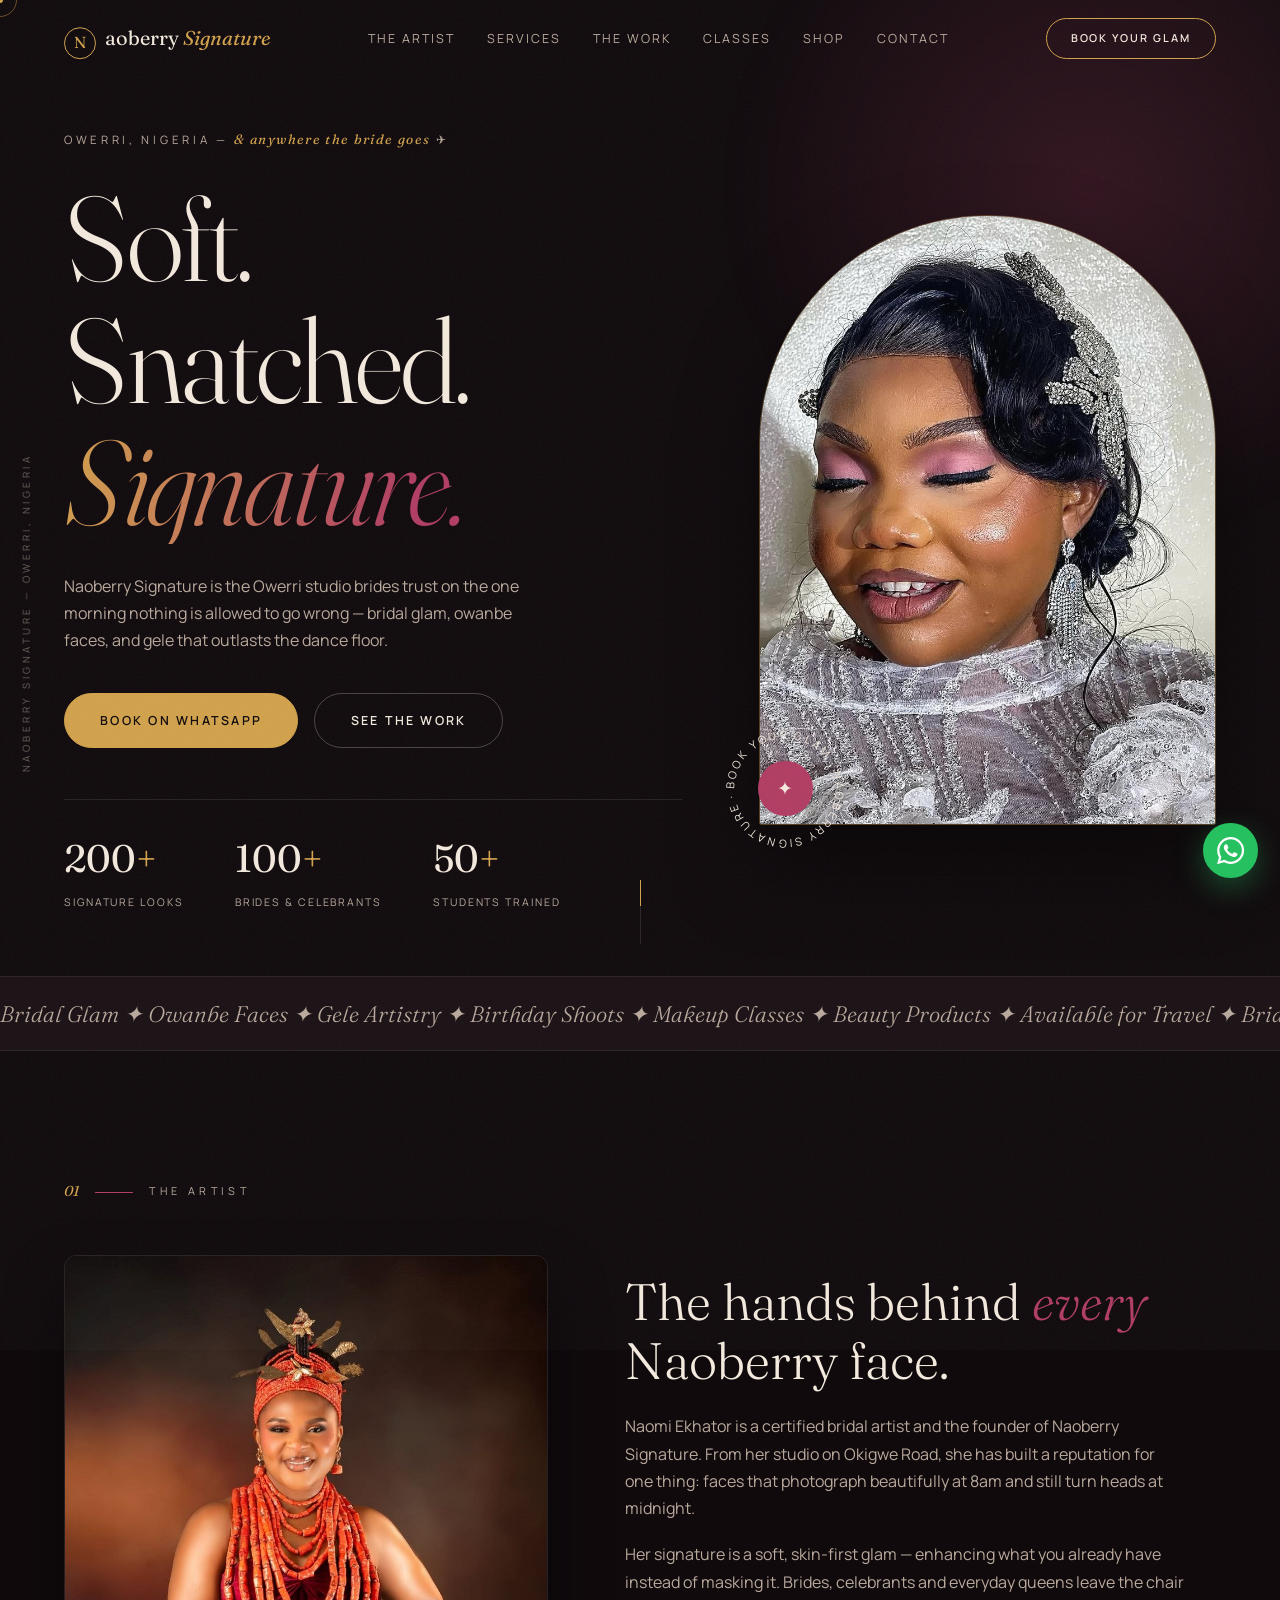
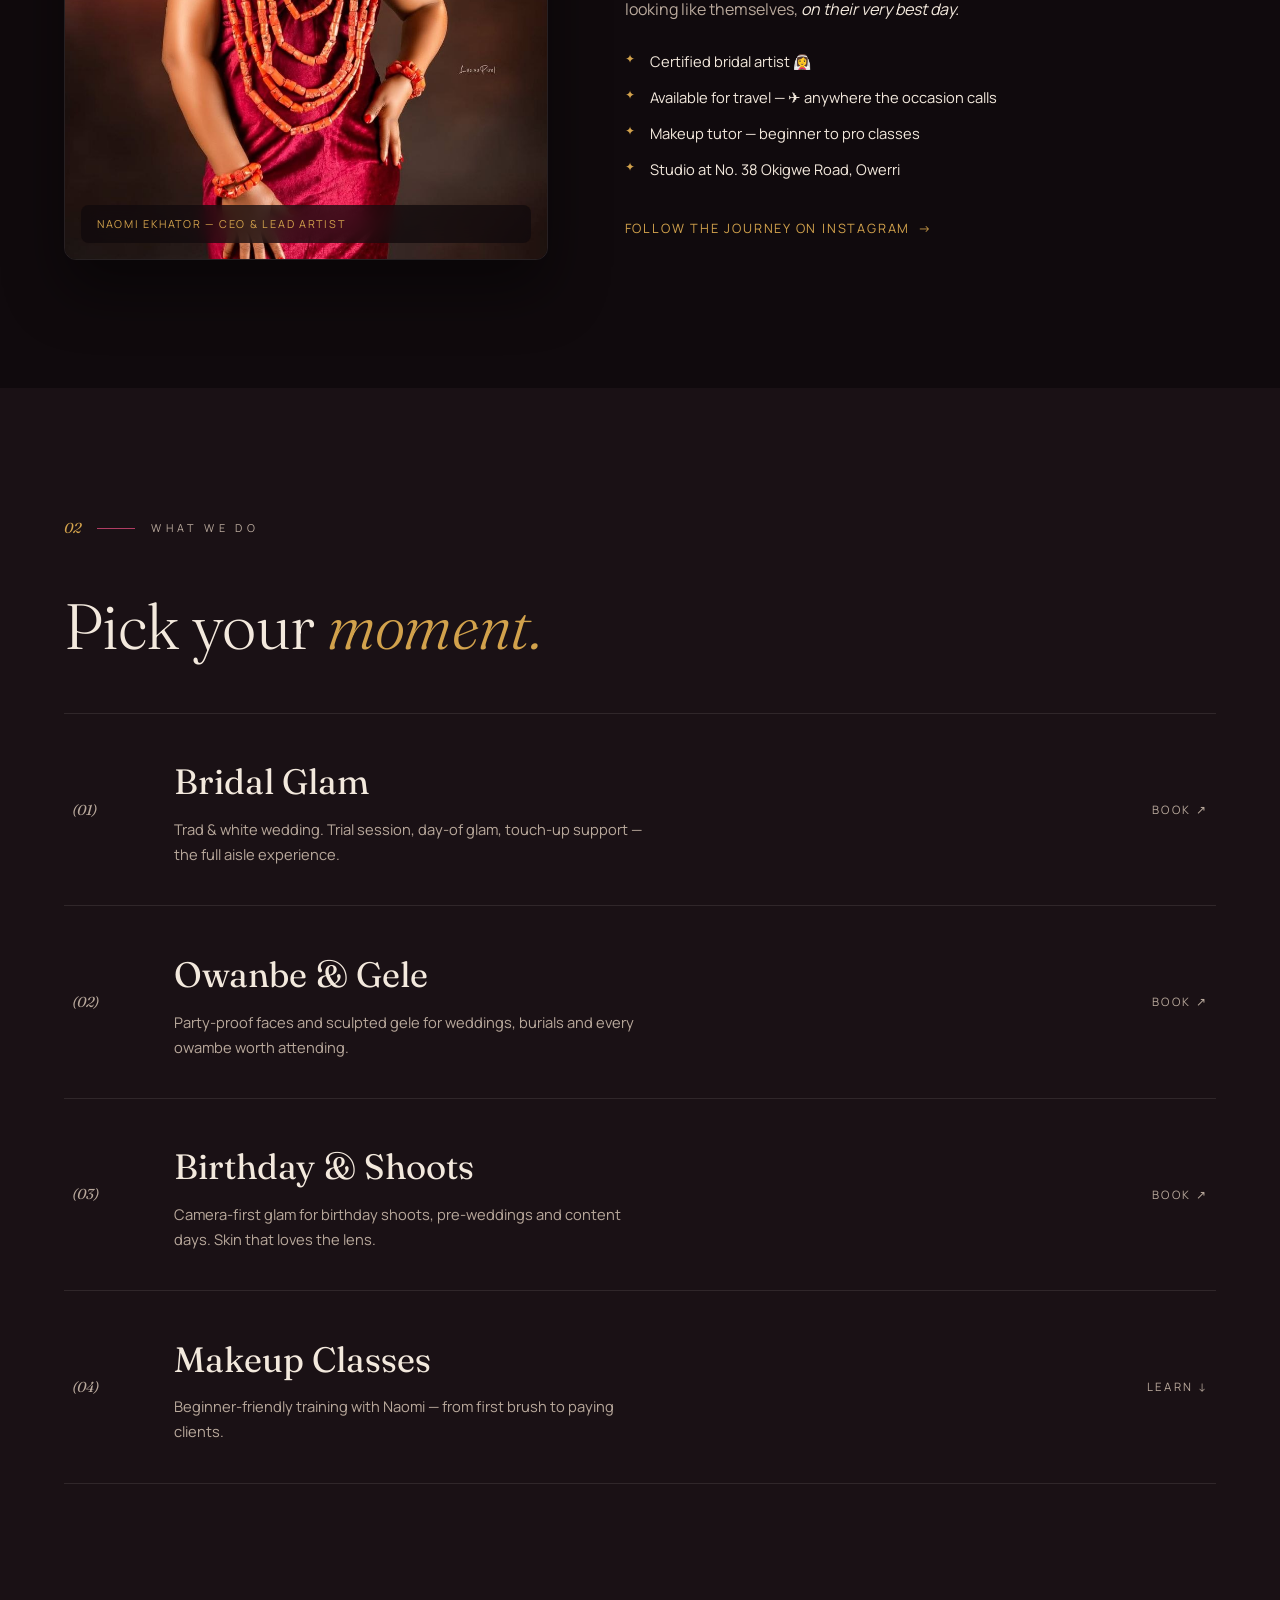
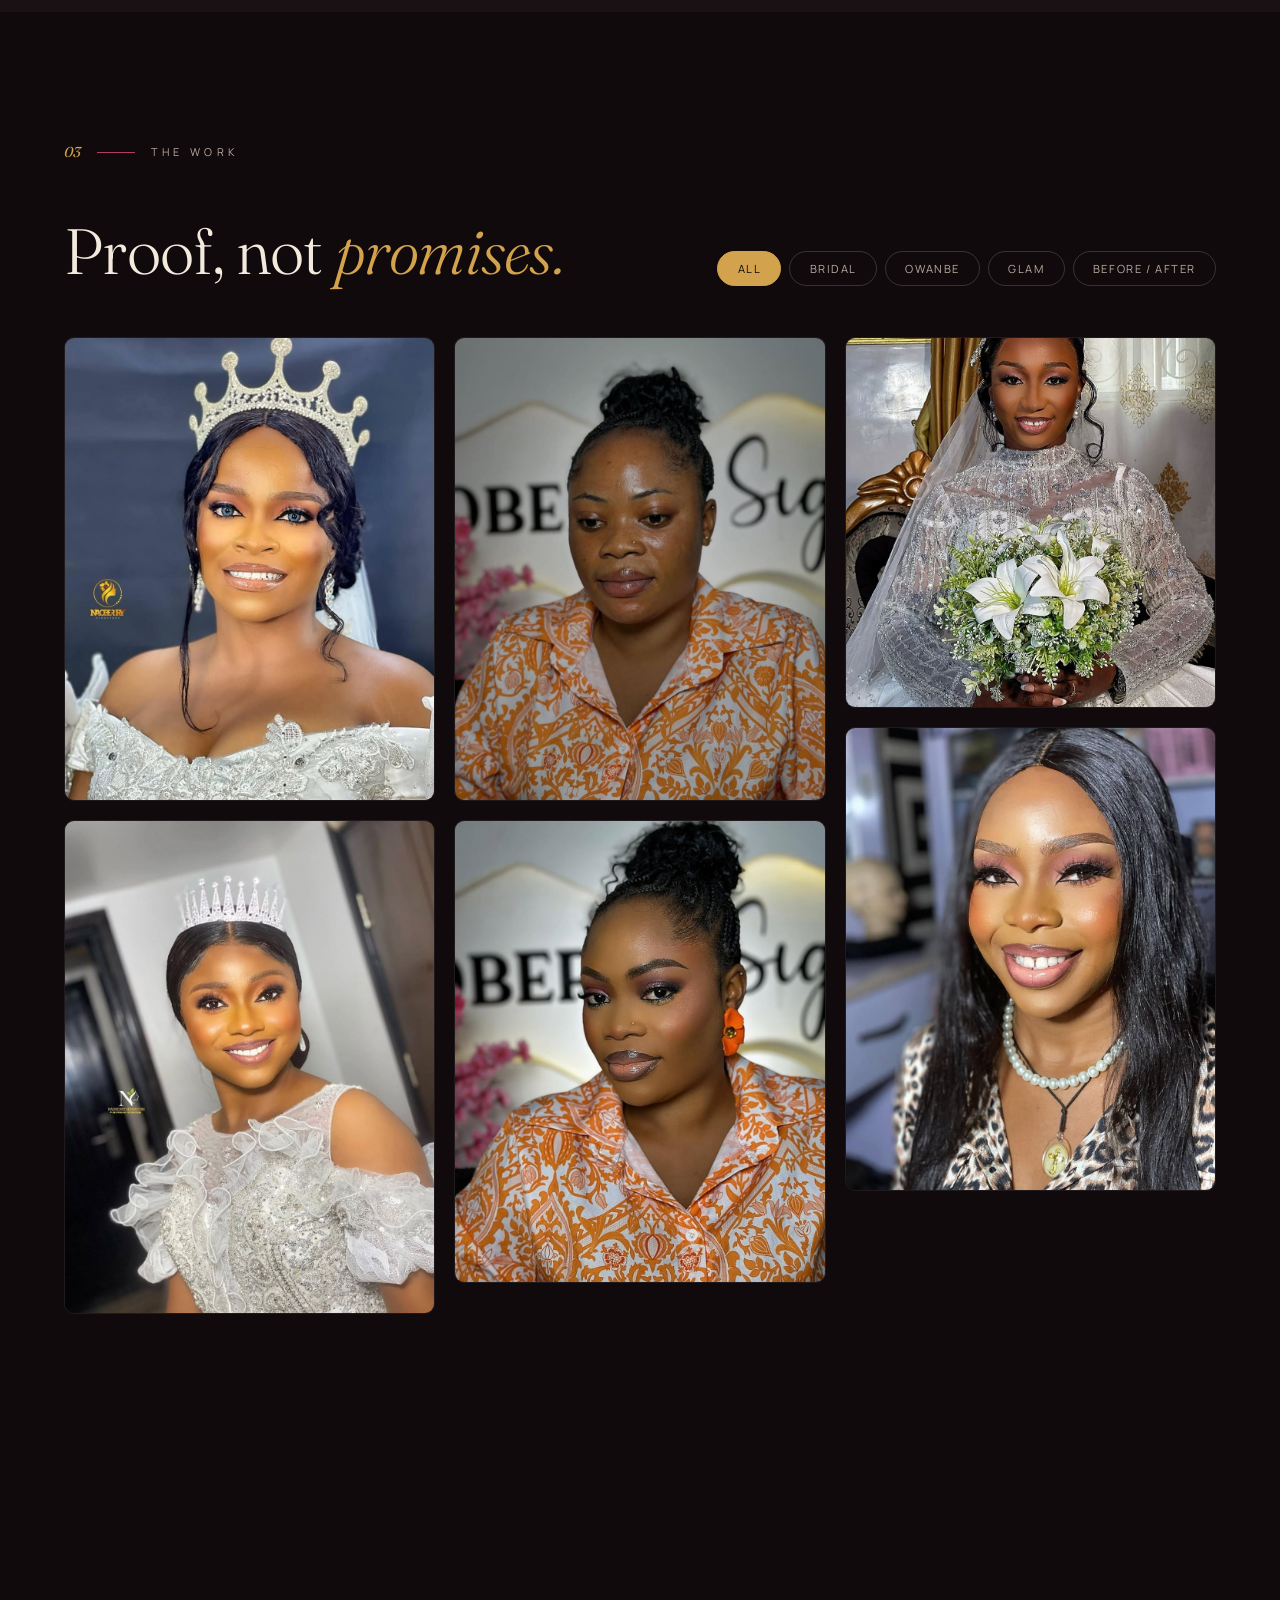
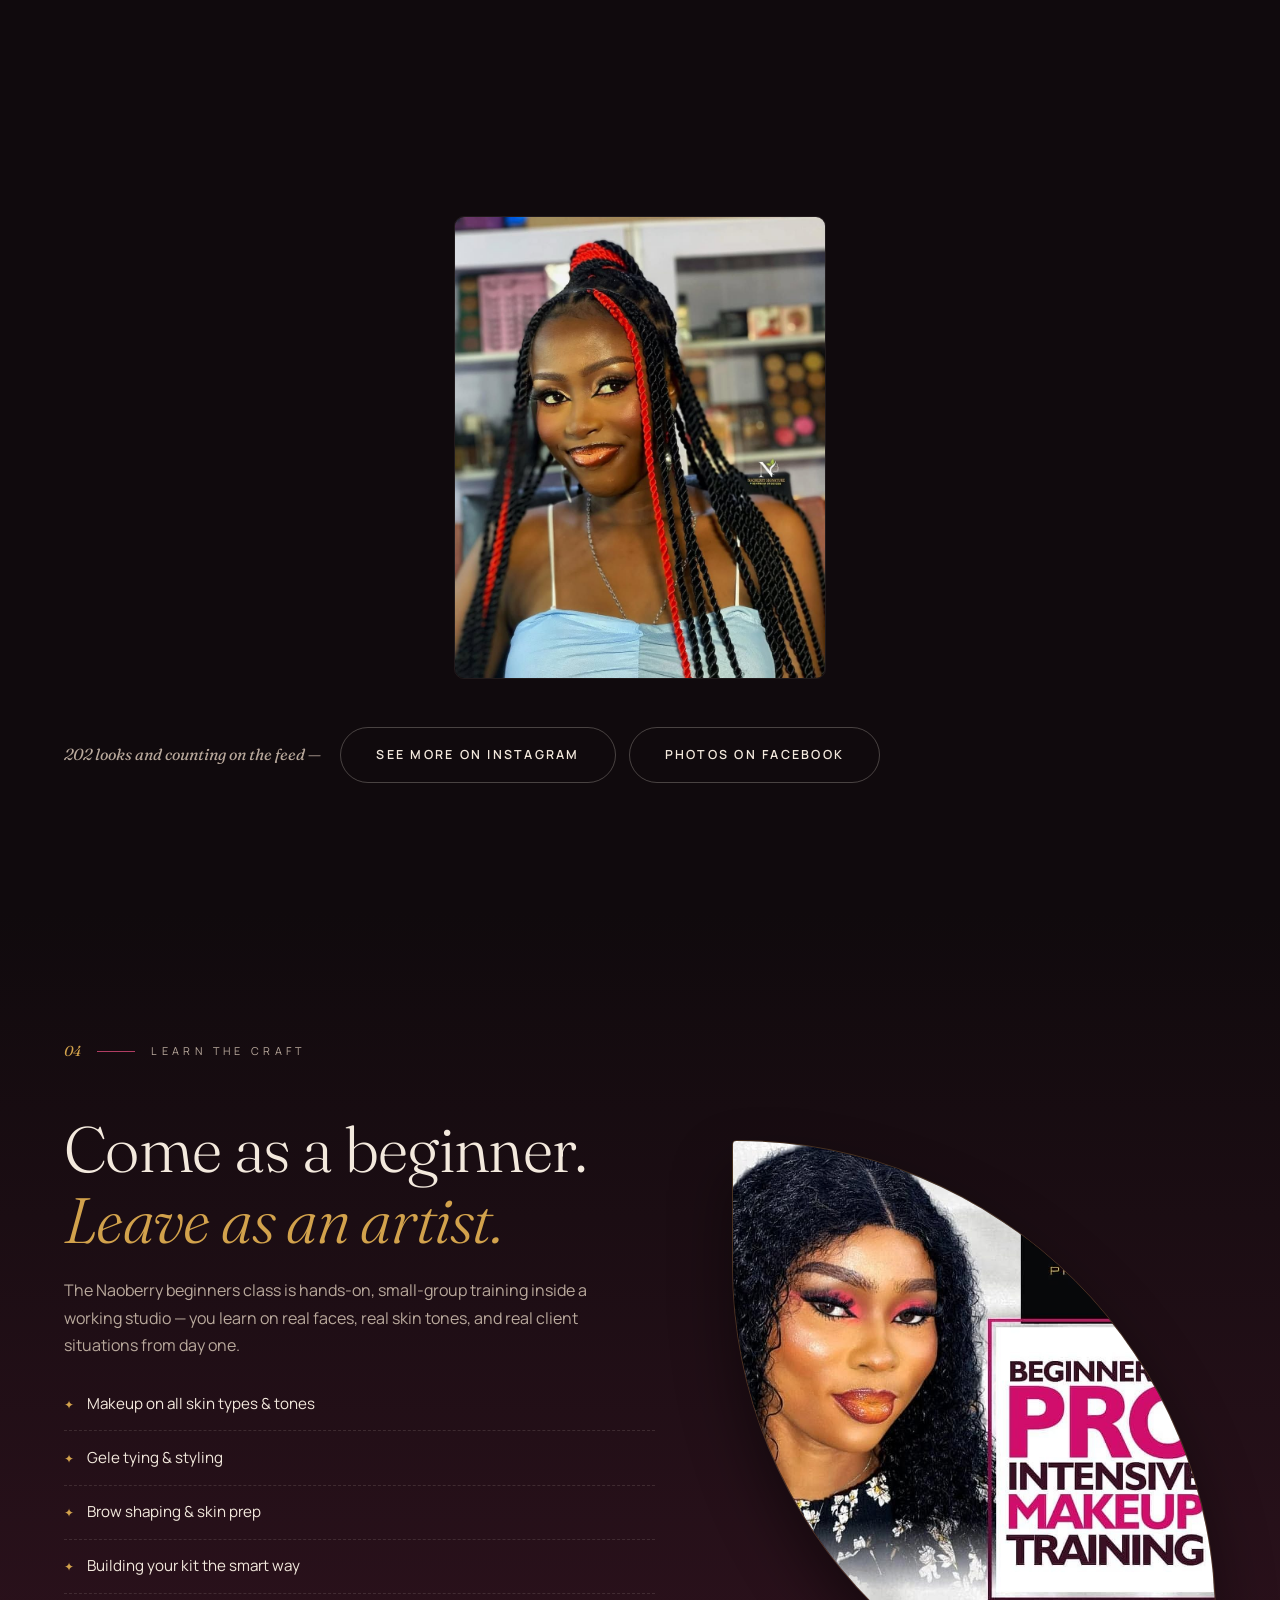
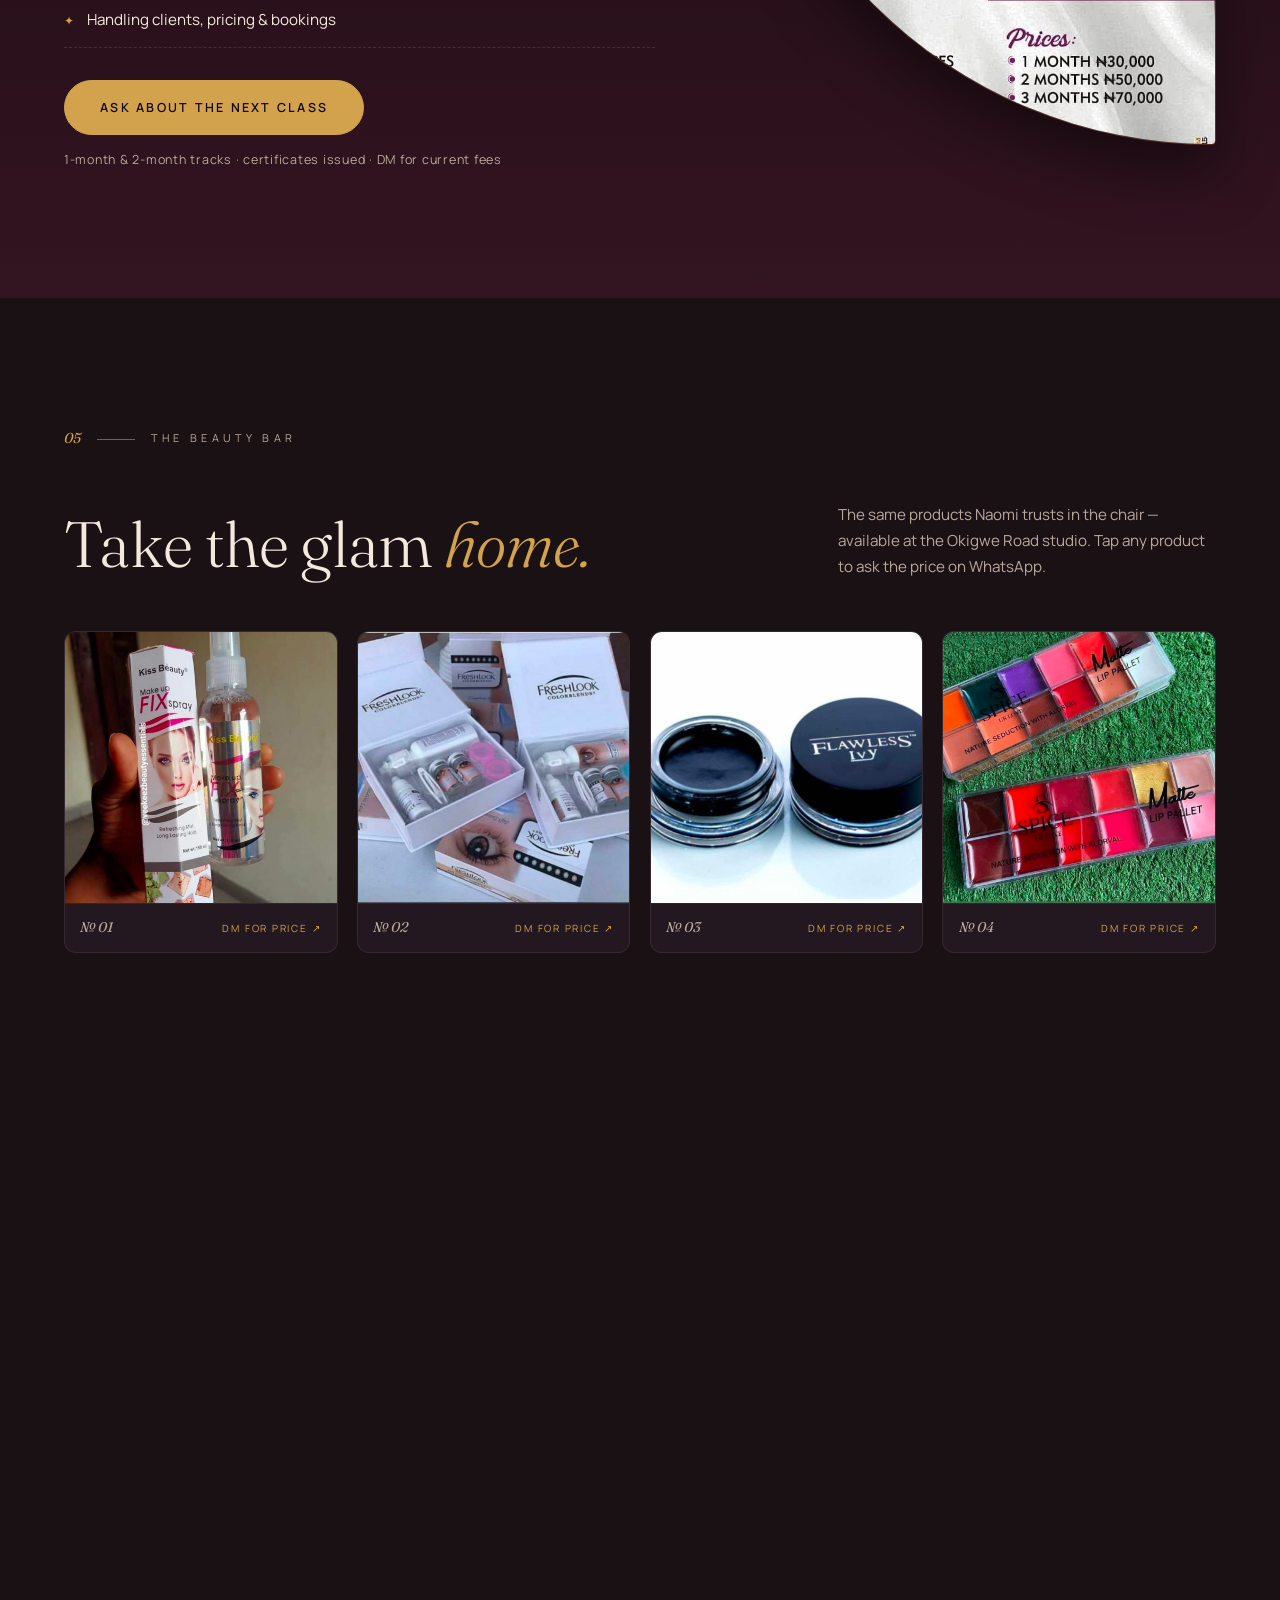
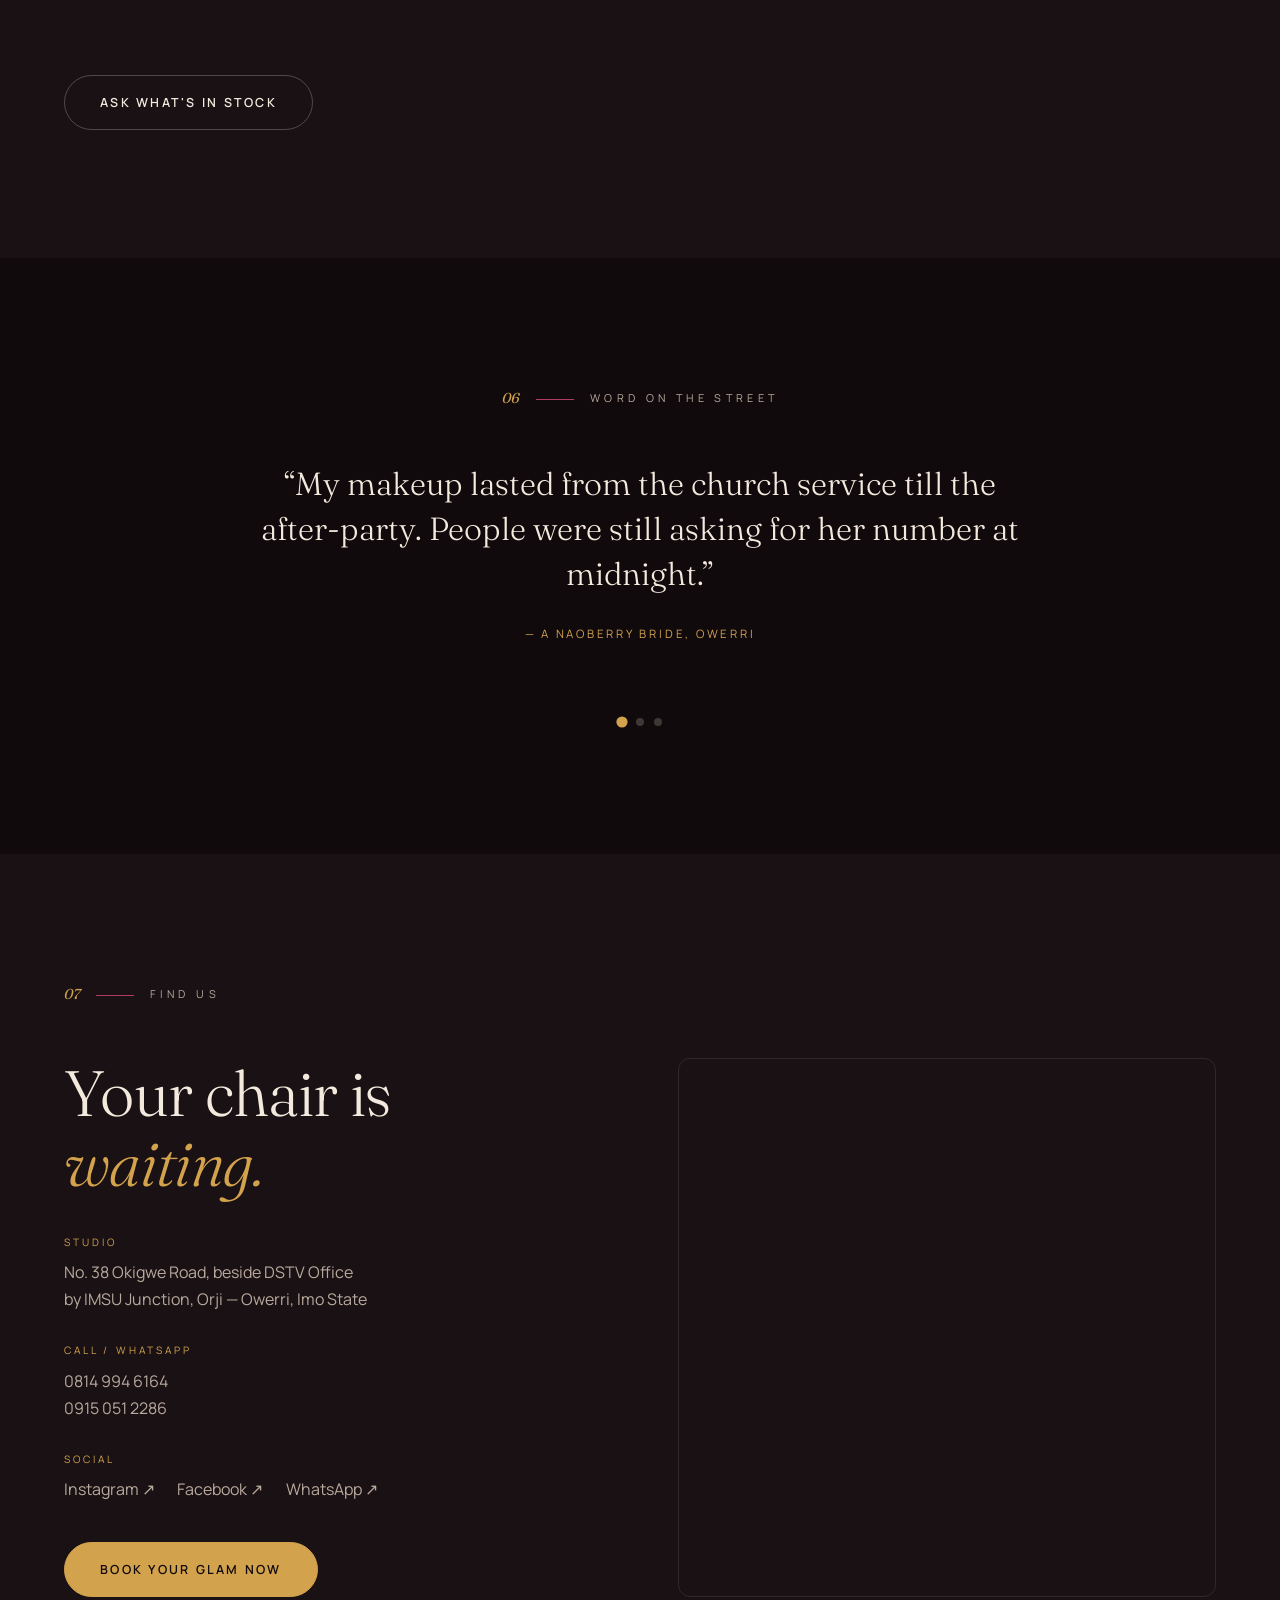
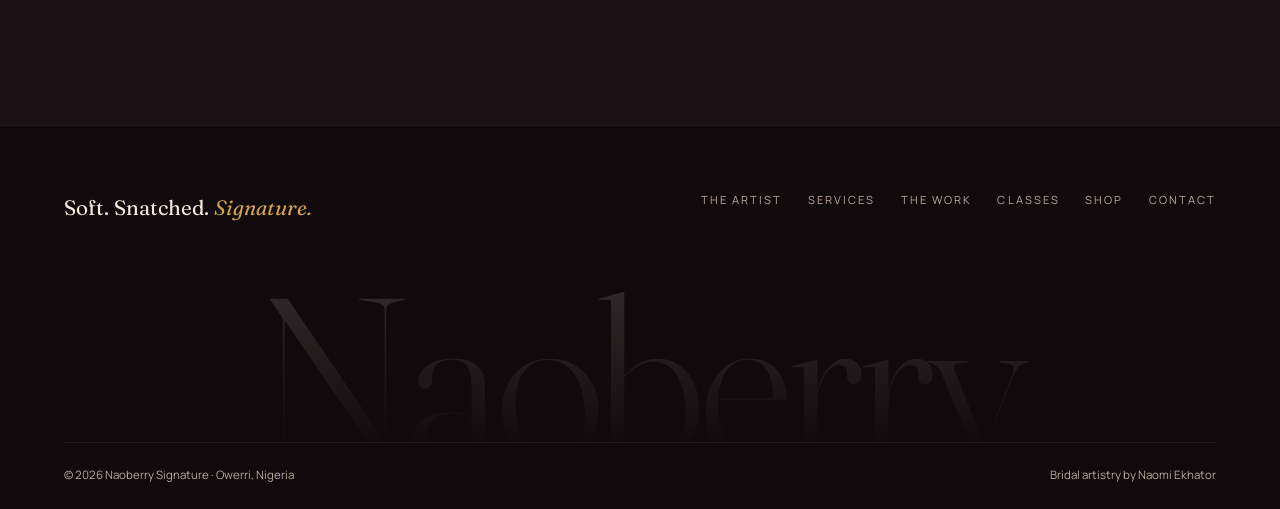
==== commit 53d9f142: "update" ====
--- a/index.html
+++ b/index.html
@@ -13,7 +13,8 @@
   <link rel="preconnect" href="https://fonts.gstatic.com" crossorigin />
   <link href="https://fonts.googleapis.com/css2?family=Fraunces:ital,opsz,wght@0,9..144,300;0,9..144,400;0,9..144,600;1,9..144,300;1,9..144,400&family=Manrope:wght@300;400;500;600;700&display=swap" rel="stylesheet" />
   <link rel="stylesheet" href="css/style.css" />
-  <link rel="icon" href="data:image/svg+xml,<svg xmlns='http://www.w3.org/2000/svg' viewBox='0 0 100 100'><text y='.9em' font-size='90'>💄</text></svg>" />
+  <link rel="icon" type="image/svg+xml" href="images/favicon.svg" />
+  <link rel="apple-touch-icon" href="images/logo.jpg" />
 </head>
 <body>
 
@@ -193,7 +194,7 @@
             <li>Certified bridal artist 👰‍♀️</li>
             <li>Available for travel — ✈ anywhere the occasion calls</li>
             <li>Makeup tutor — beginner to pro classes</li>
-            <li>Studio at No. 33 Okigwe Road, Owerri</li>
+            <li>Studio at No. 38 Okigwe Road, Owerri</li>
           </ul>
           <a href="https://www.instagram.com/naoberry_signature" target="_blank" rel="noopener" class="link-arrow reveal" data-cursor>
             Follow the journey on Instagram <span>→</span>
@@ -383,7 +384,7 @@
 
           <div class="contact__block reveal">
             <span class="contact__key">Studio</span>
-            <p>No. 33 Okigwe Road, beside DSTV Office<br />by IMSU Junction, Orji — Owerri, Imo State</p>
+            <p>No. 38 Okigwe Road, beside DSTV Office<br />by IMSU Junction, Orji — Owerri, Imo State</p>
           </div>
 
           <div class="contact__block reveal">
@@ -411,7 +412,7 @@
         <div class="contact__map reveal">
           <iframe
             title="Naoberry Signature studio location"
-            src="https://www.google.com/maps?q=33+Okigwe+Road,+Orji,+Owerri,+Imo+State,+Nigeria&output=embed"
+            src="https://www.google.com/maps?q=38+Okigwe+Road,+Orji,+Owerri,+Imo+State,+Nigeria&output=embed"
             loading="lazy" referrerpolicy="no-referrer-when-downgrade"></iframe>
         </div>
       </div>
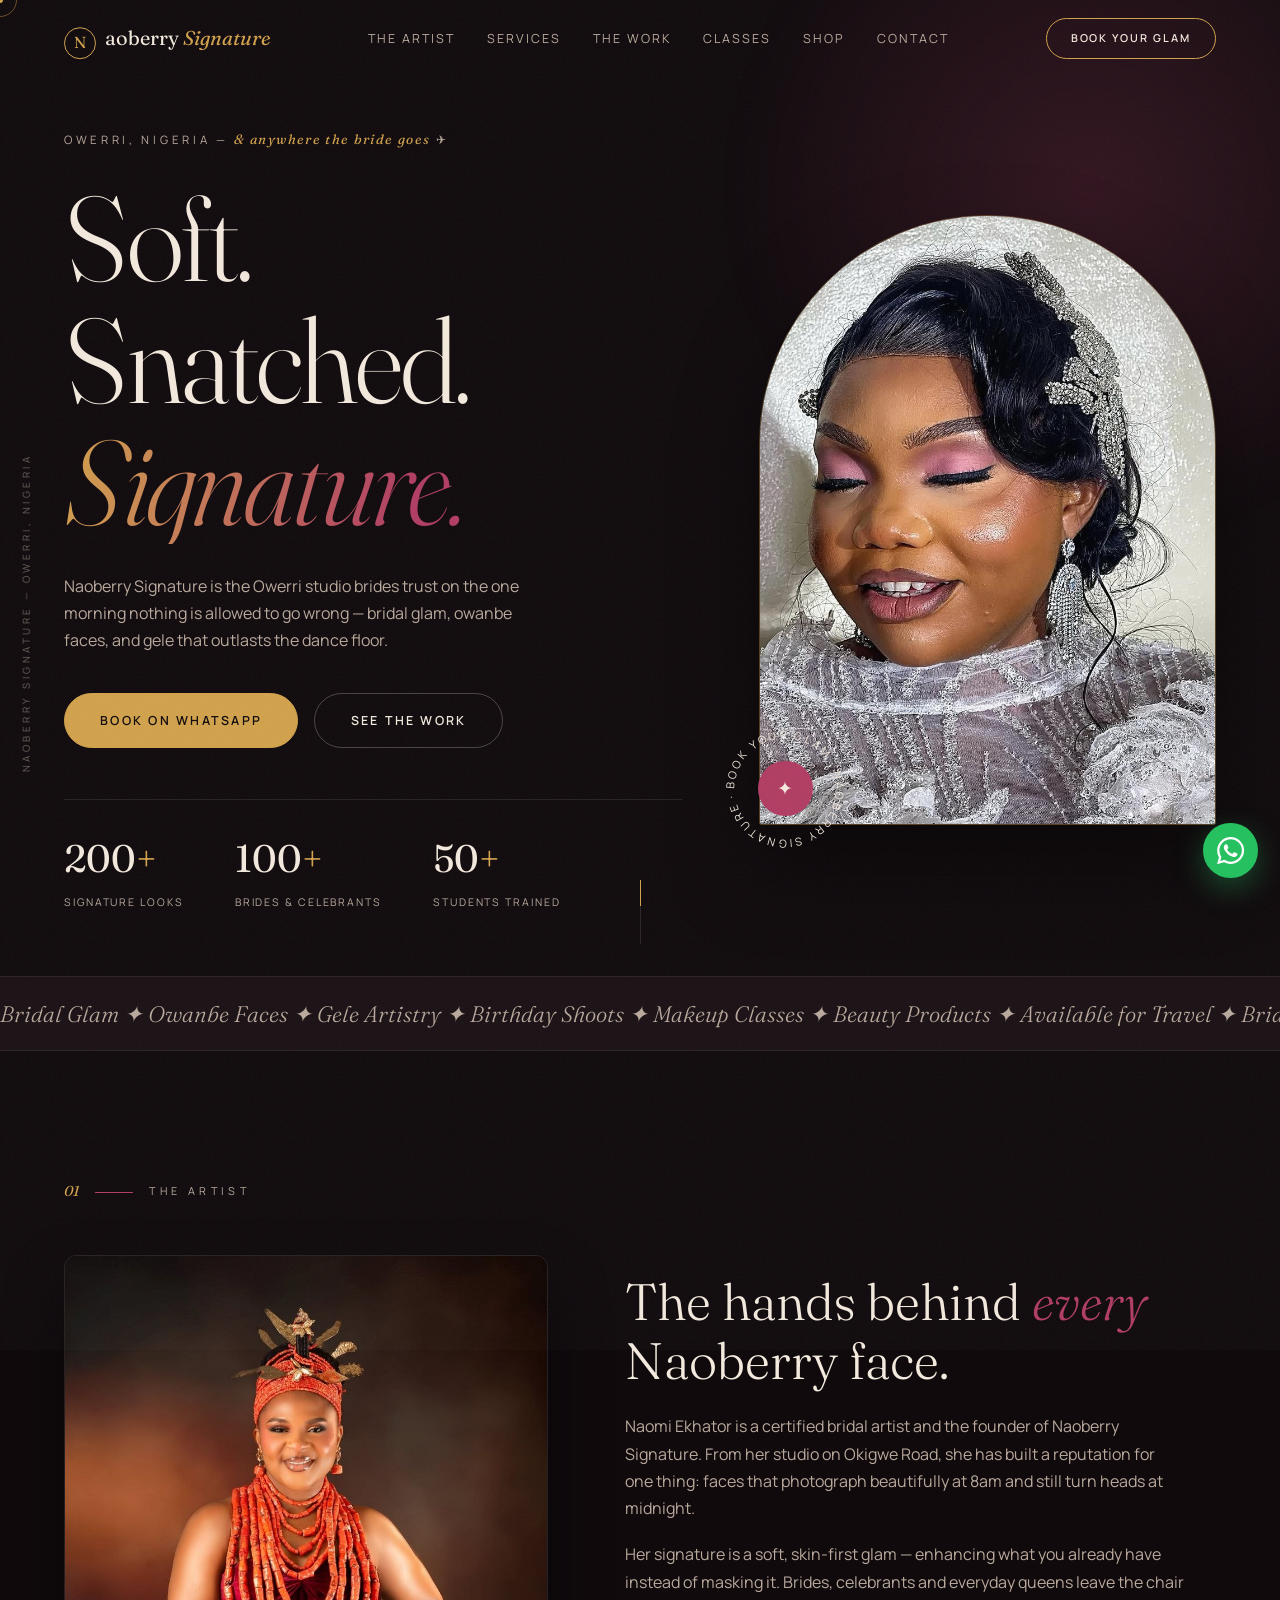
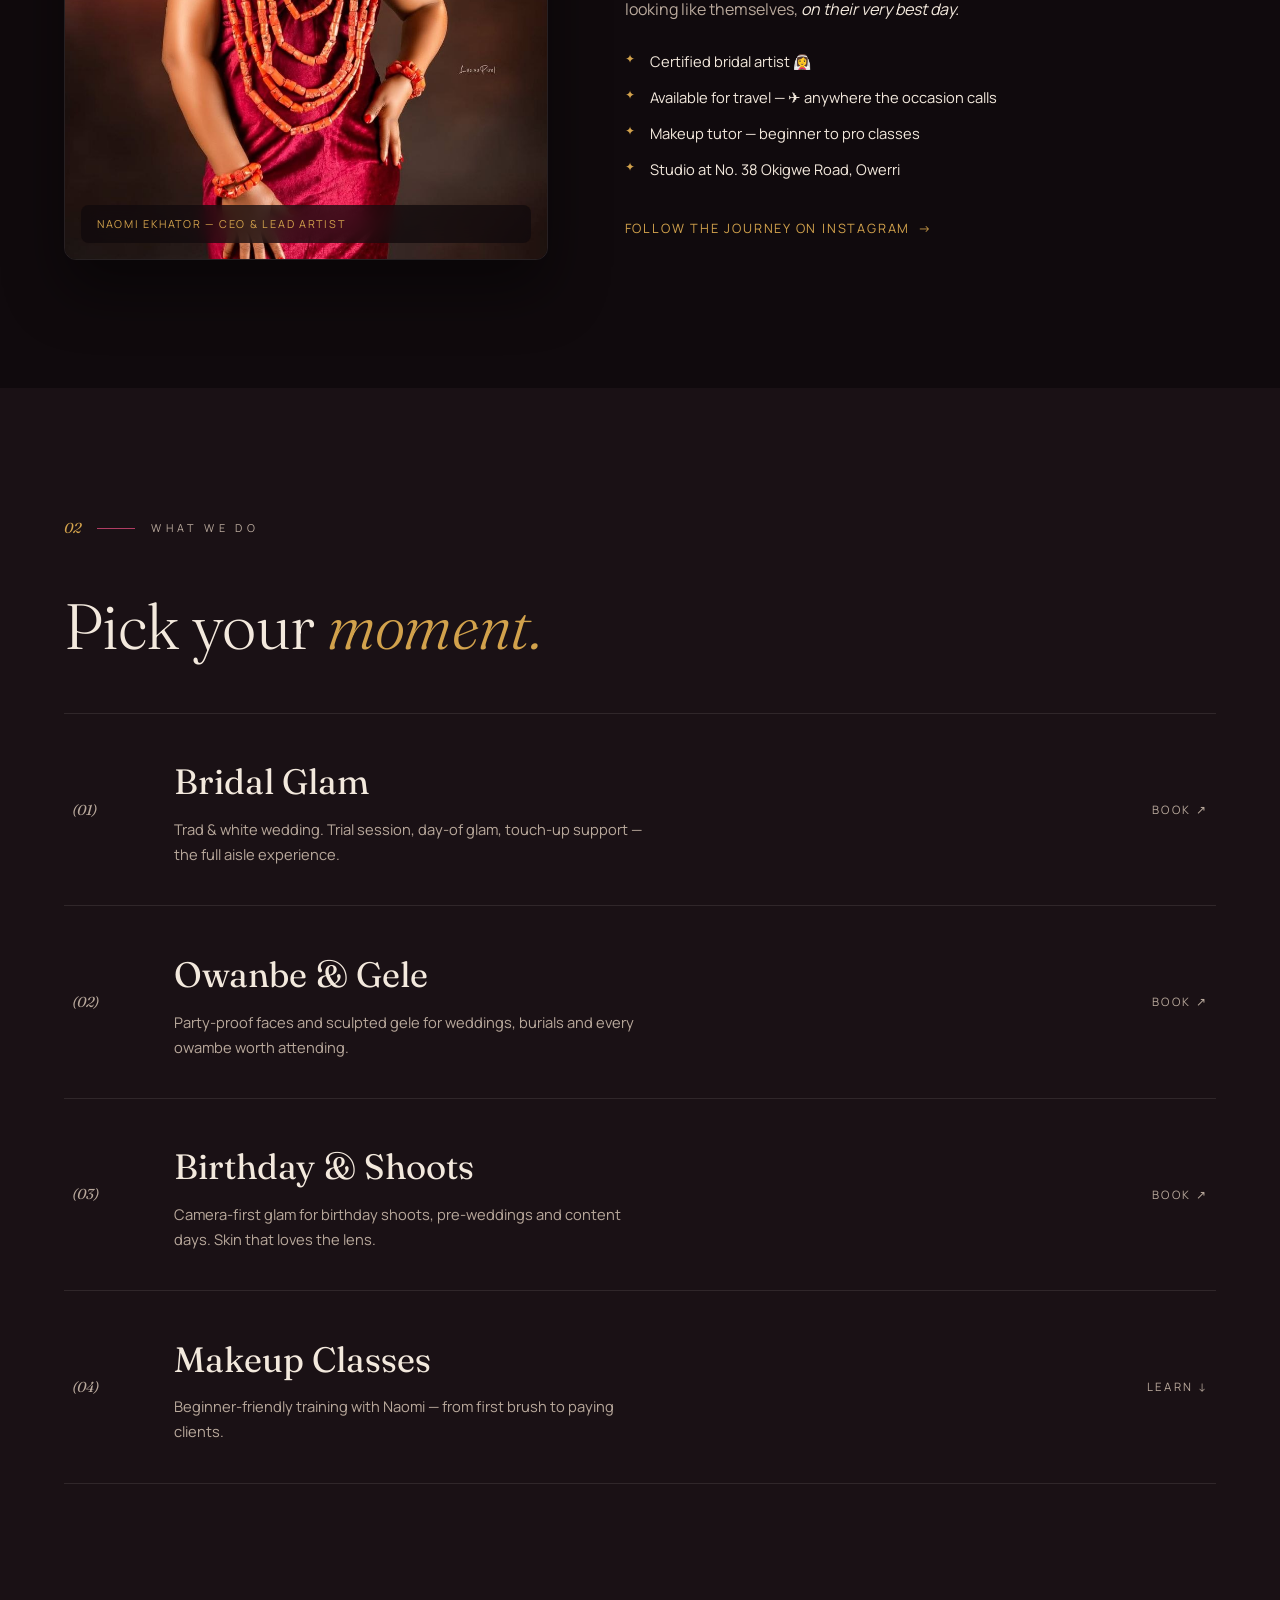
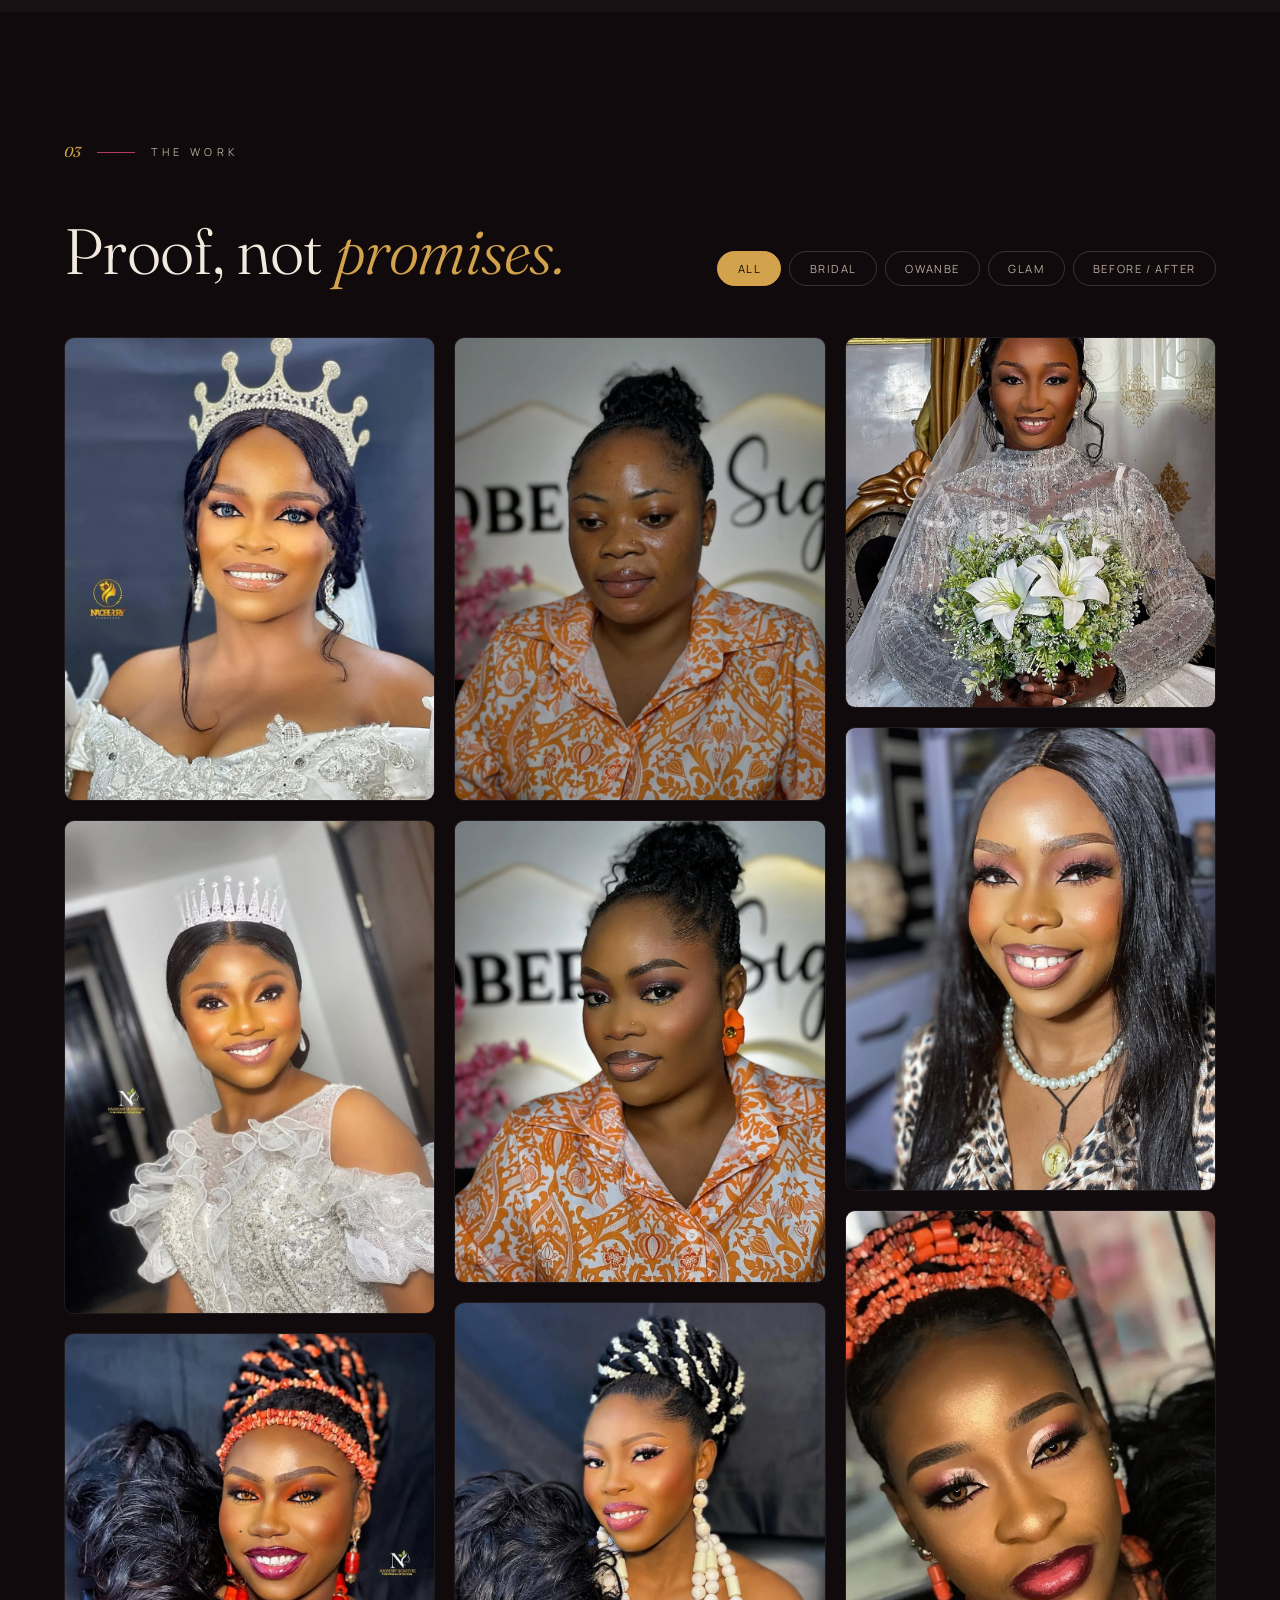
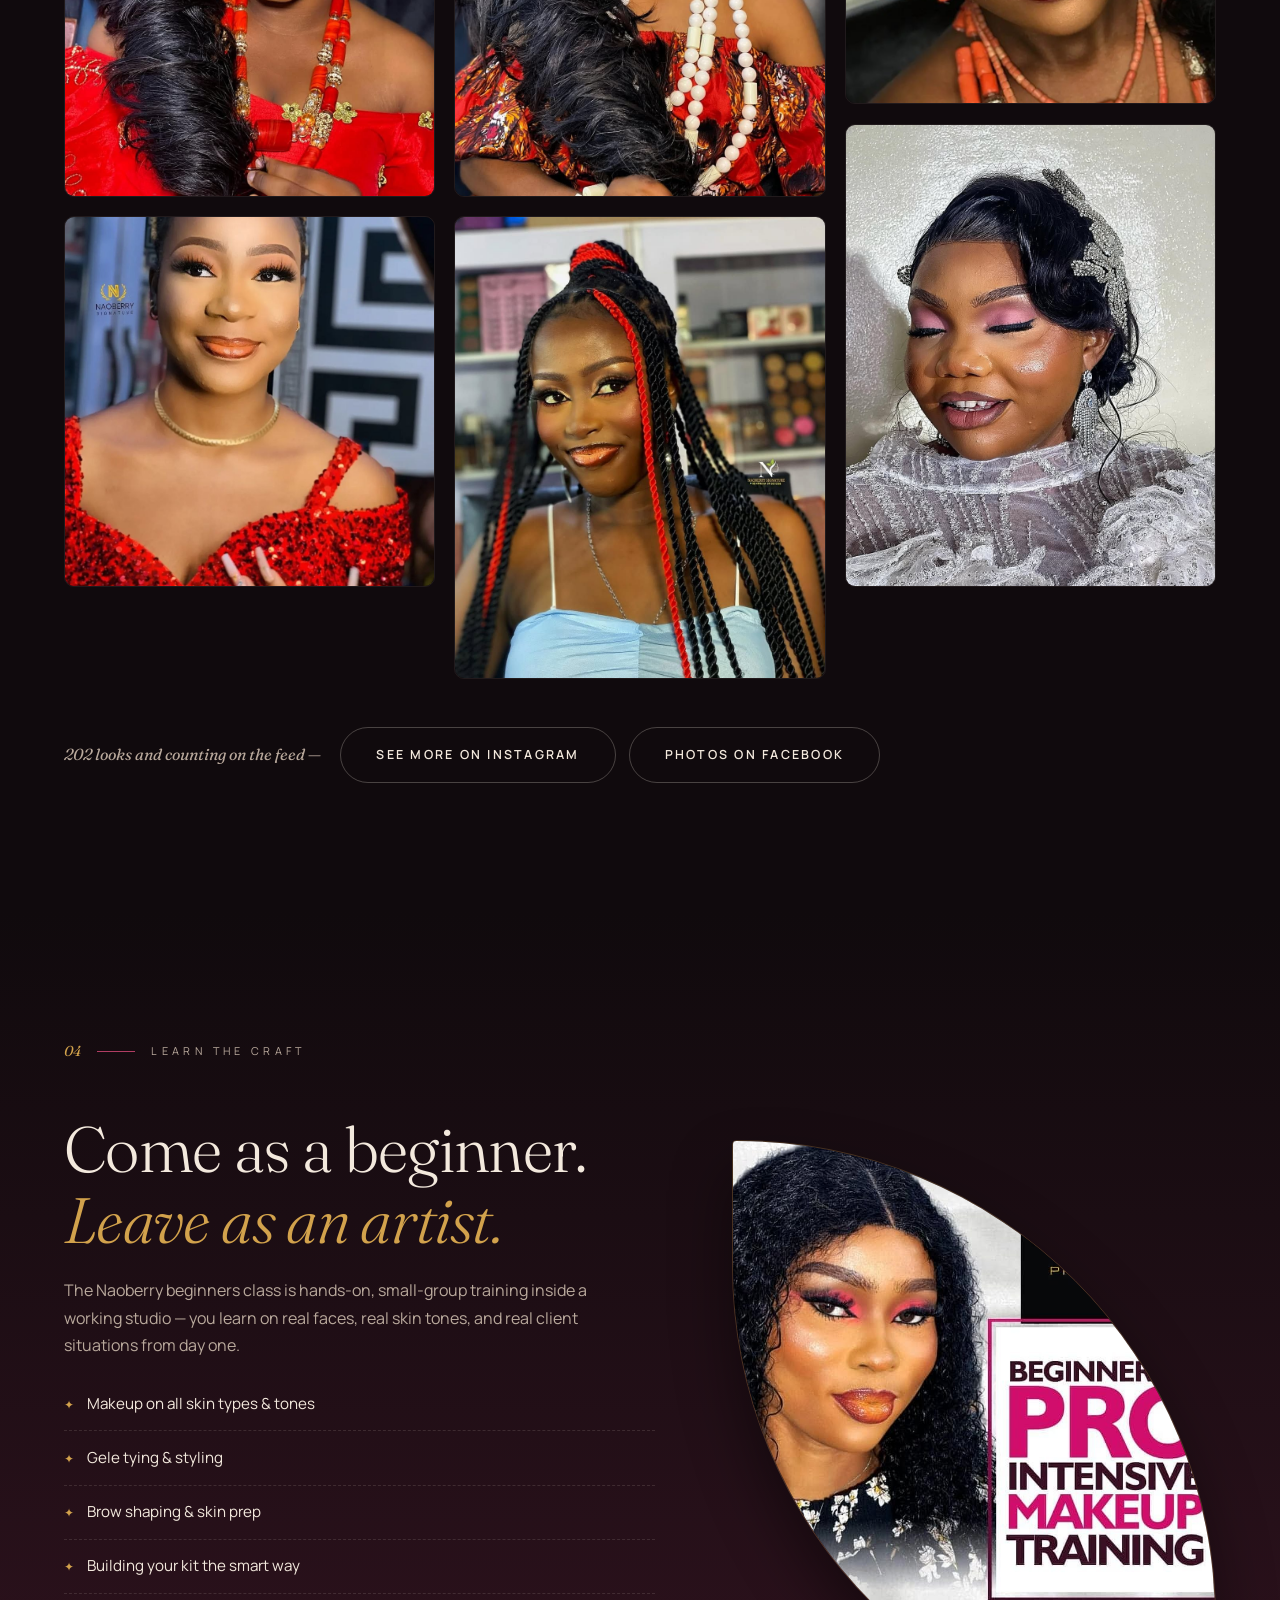
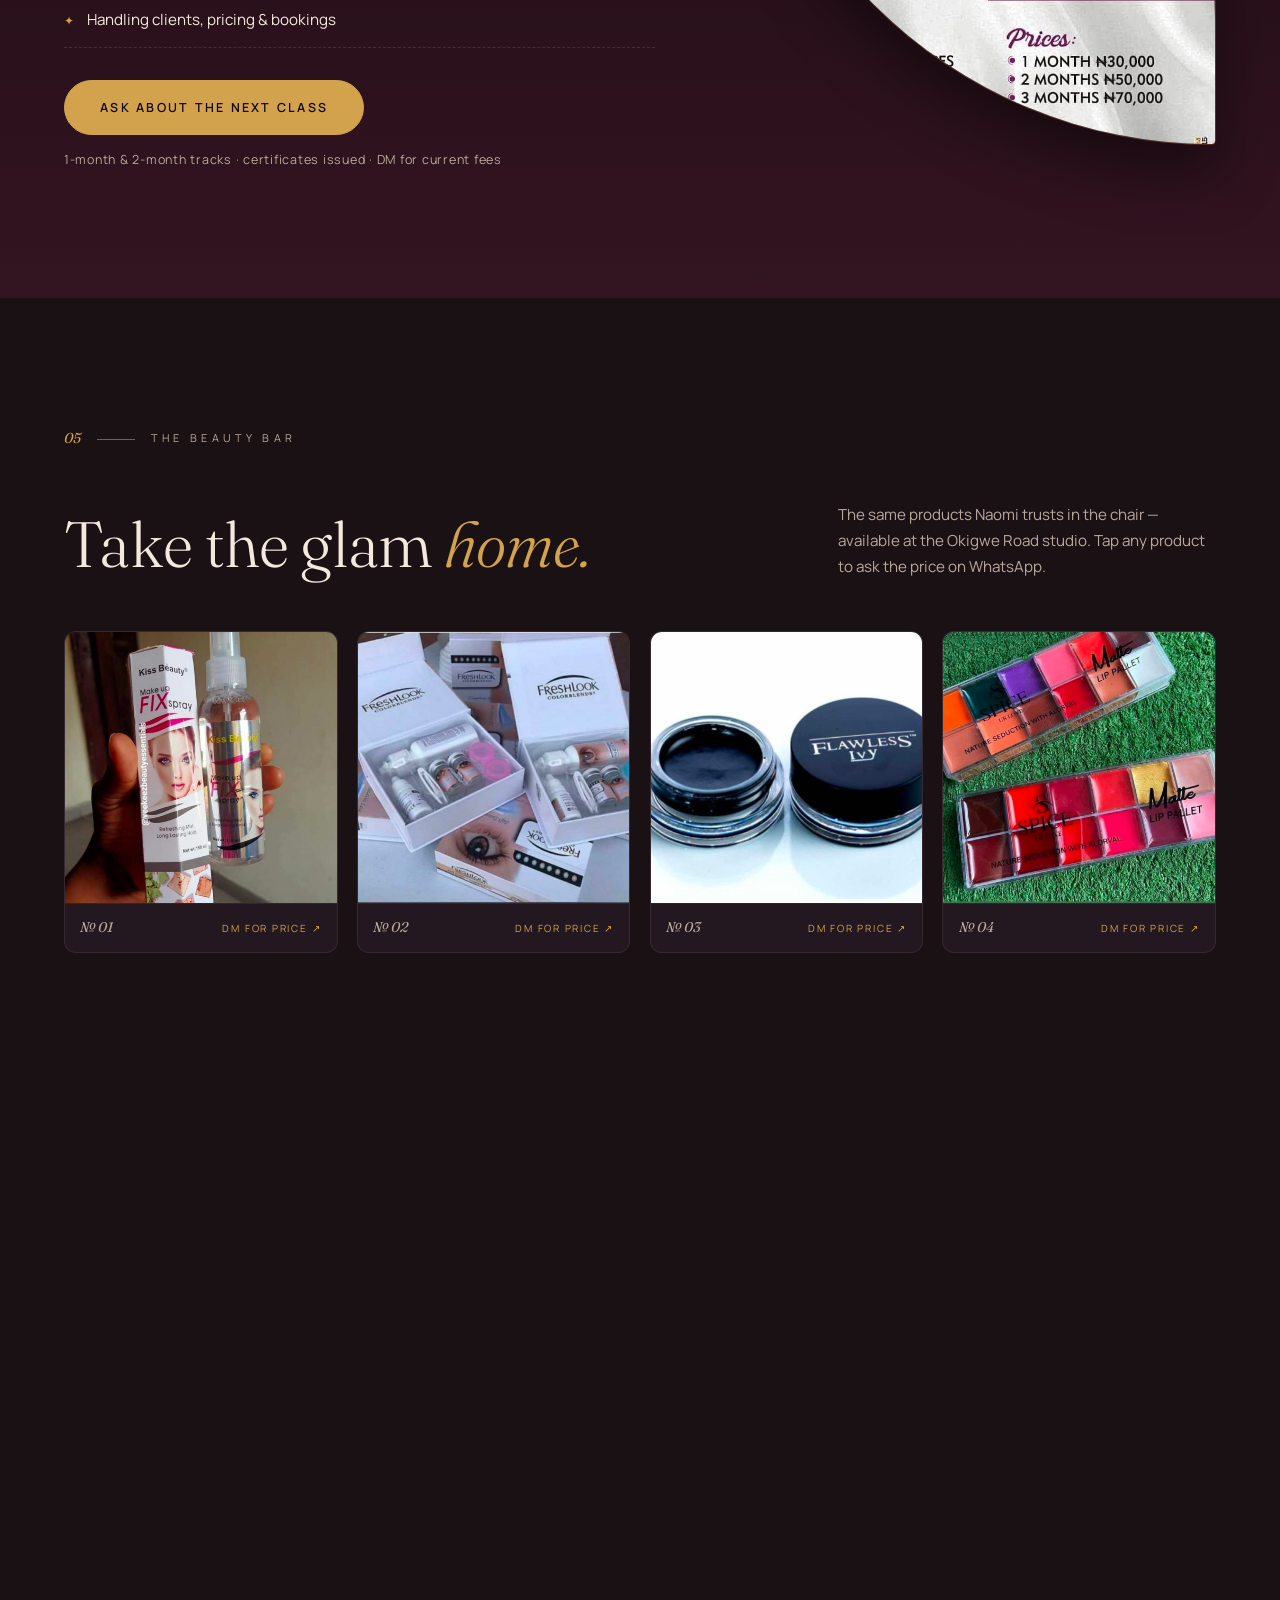
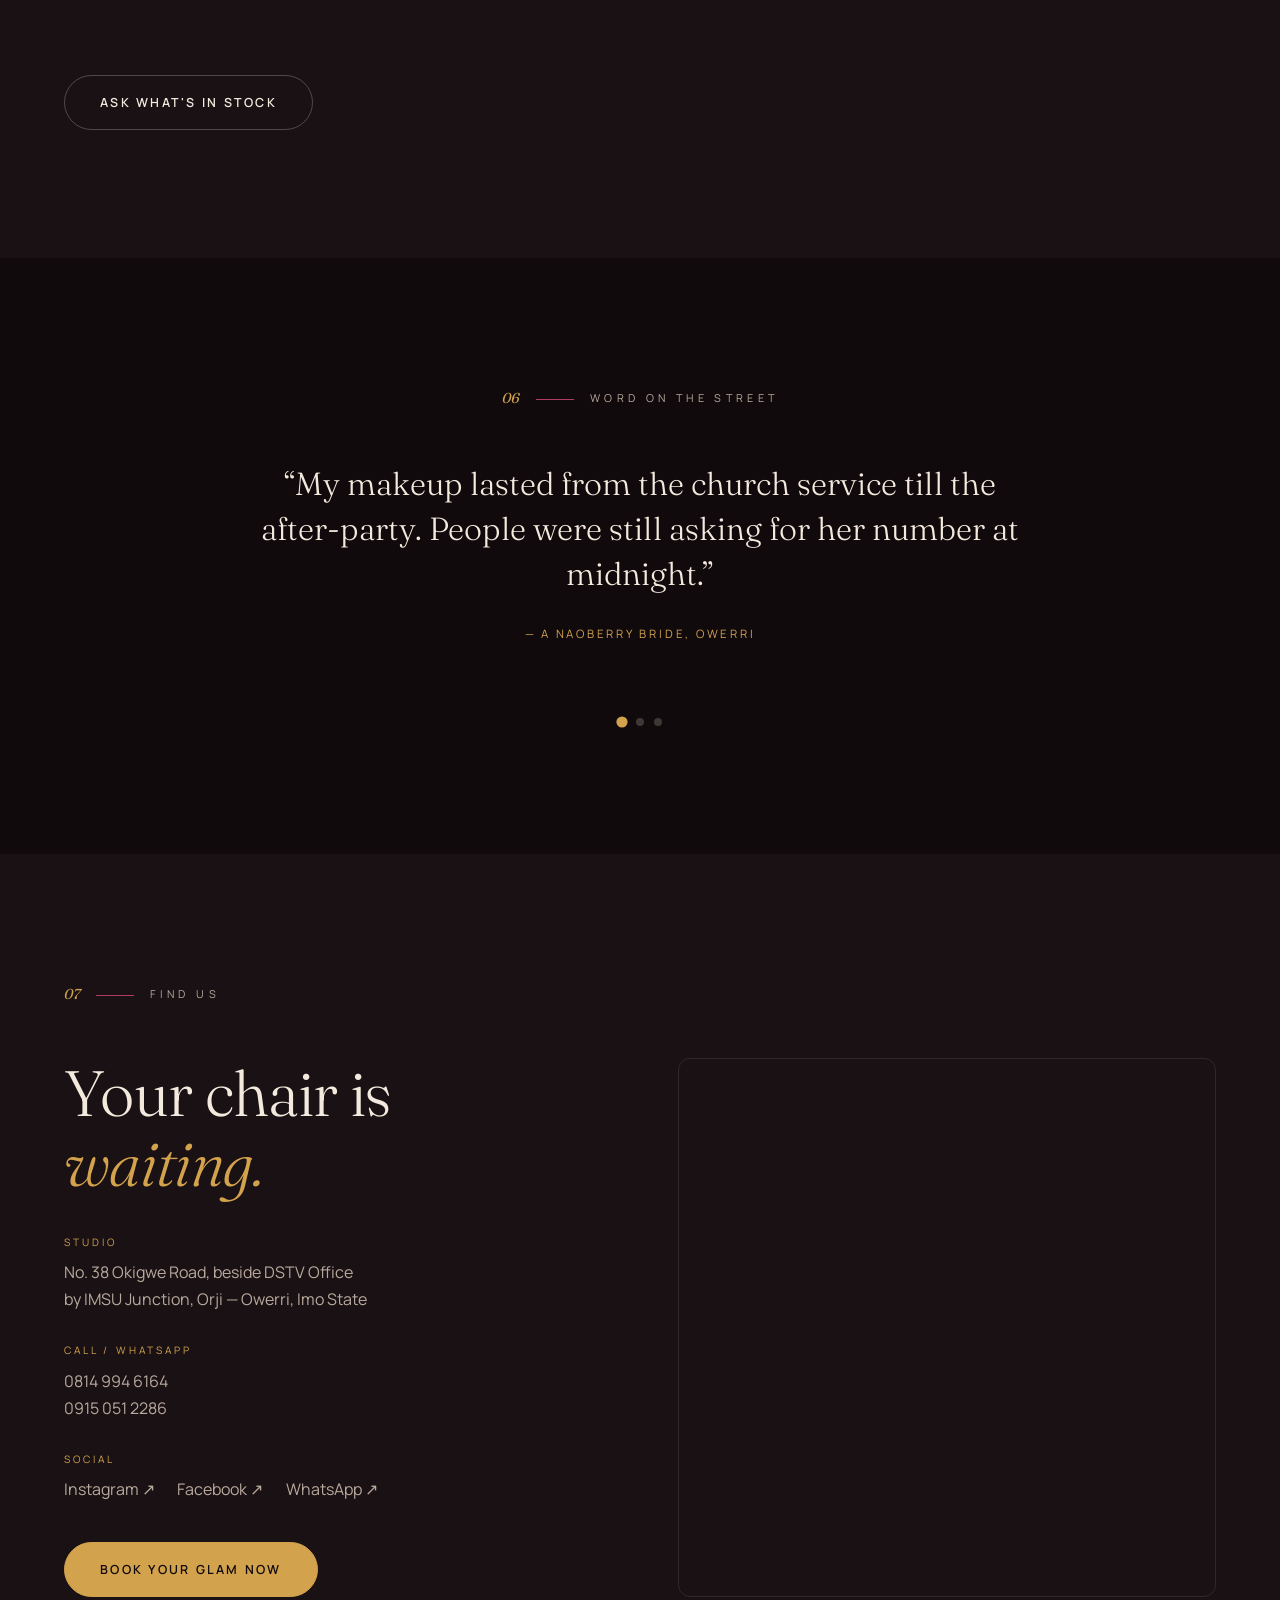
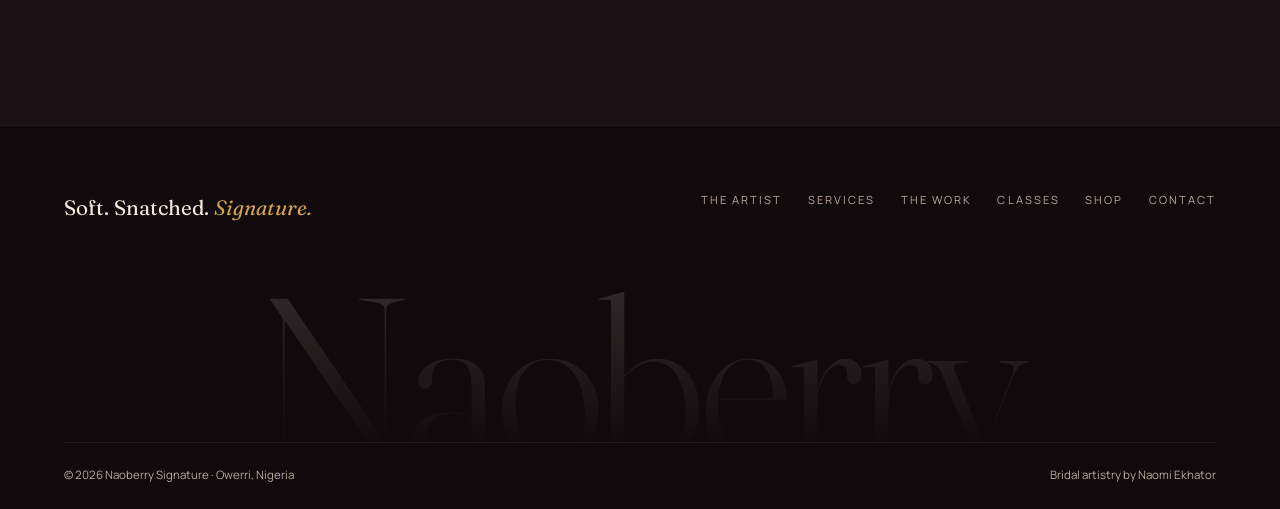
==== commit 724ecdae: "error page movies extended" ====
--- a/index.html
+++ b/index.html
@@ -271,6 +271,10 @@
 
       <div class="work__grid" id="gallery"><!-- populated by js/main.js --></div>
 
+      <div class="work__loadmore">
+        <button class="btn btn--ghost" id="showMore" data-cursor><span>Show more looks</span></button>
+      </div>
+
       <div class="work__more reveal">
         <p>202 looks and counting on the feed —</p>
         <div class="work__more-links">
--- a/css/style.css
+++ b/css/style.css
@@ -763,6 +763,12 @@
   .work-item__meta { opacity: 1; transform: none; } /* always show on touch */
 }
 
+.work__loadmore {
+  max-width: 1300px;
+  margin: 2.2rem auto 0;
+  text-align: center;
+}
+
 .work__more {
   max-width: 1300px; margin: 3rem auto 0;
   display: flex; flex-wrap: wrap; align-items: center; gap: 1.2rem;
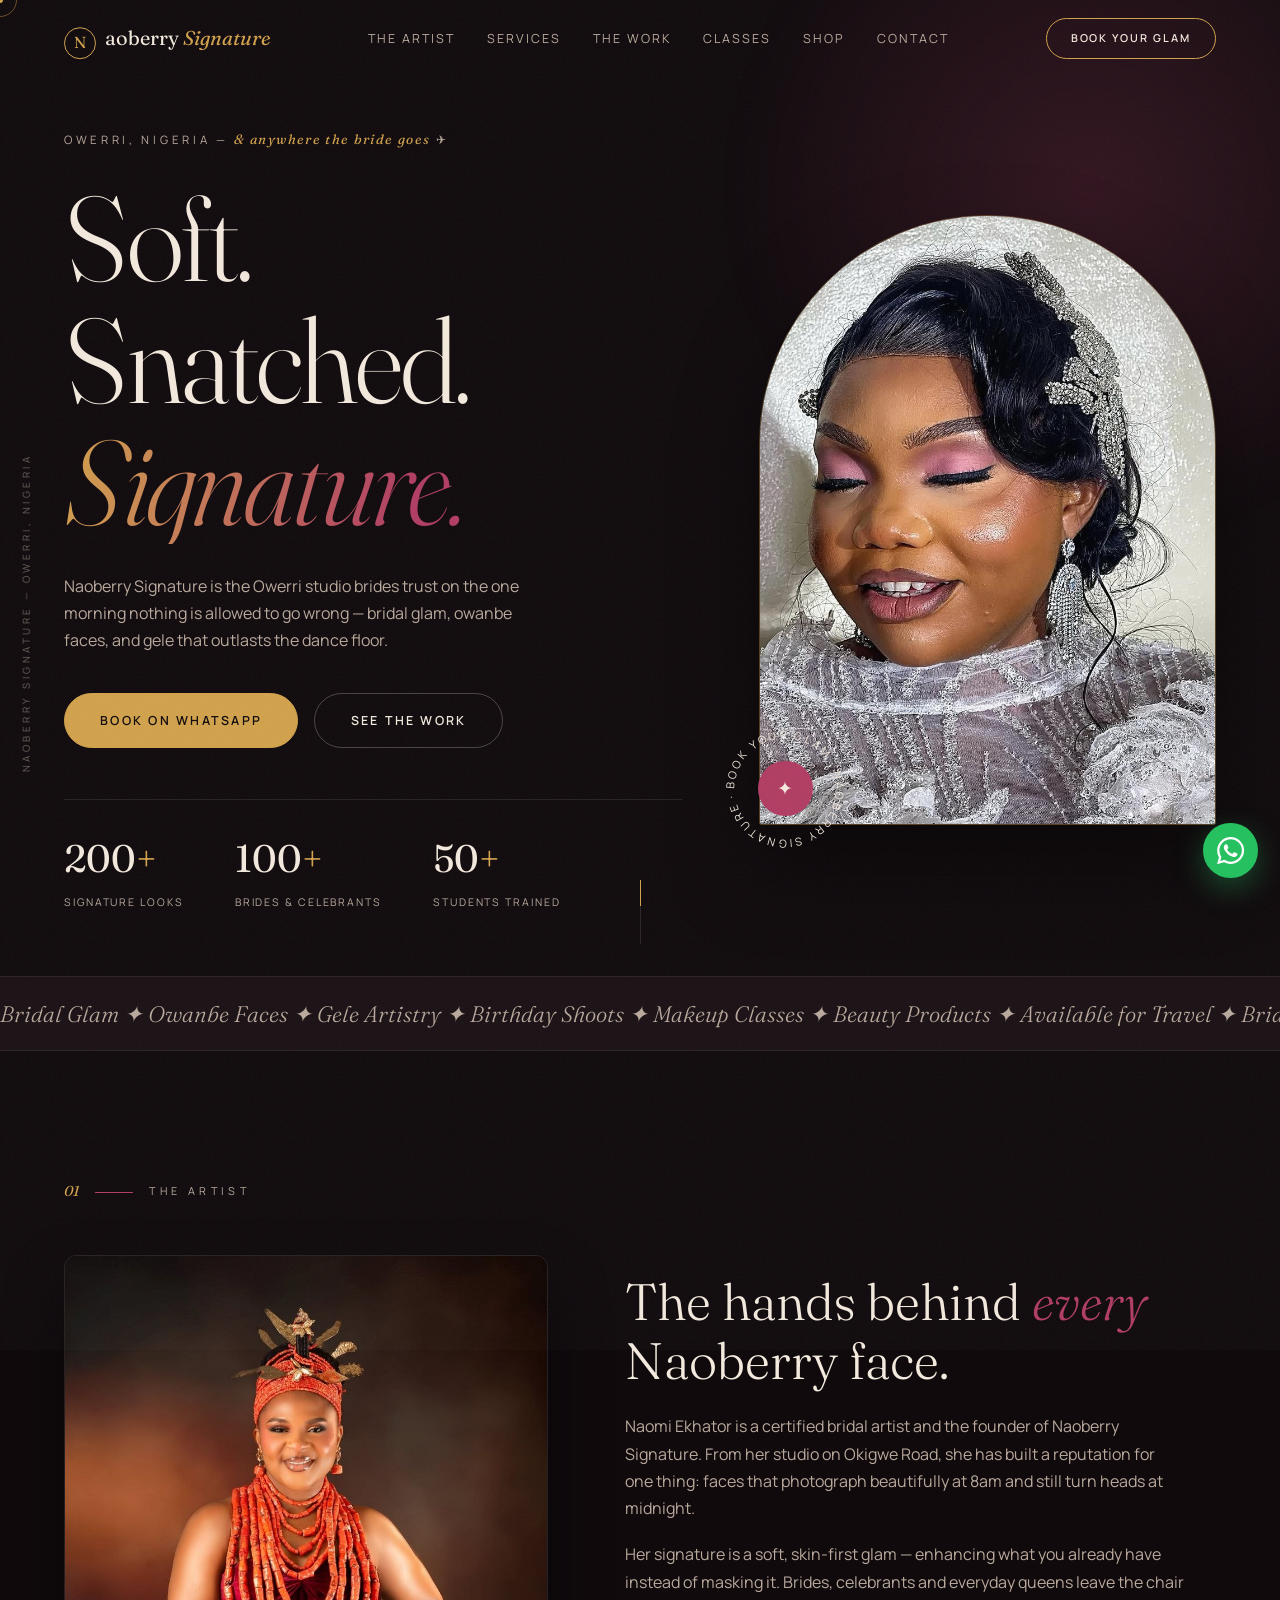
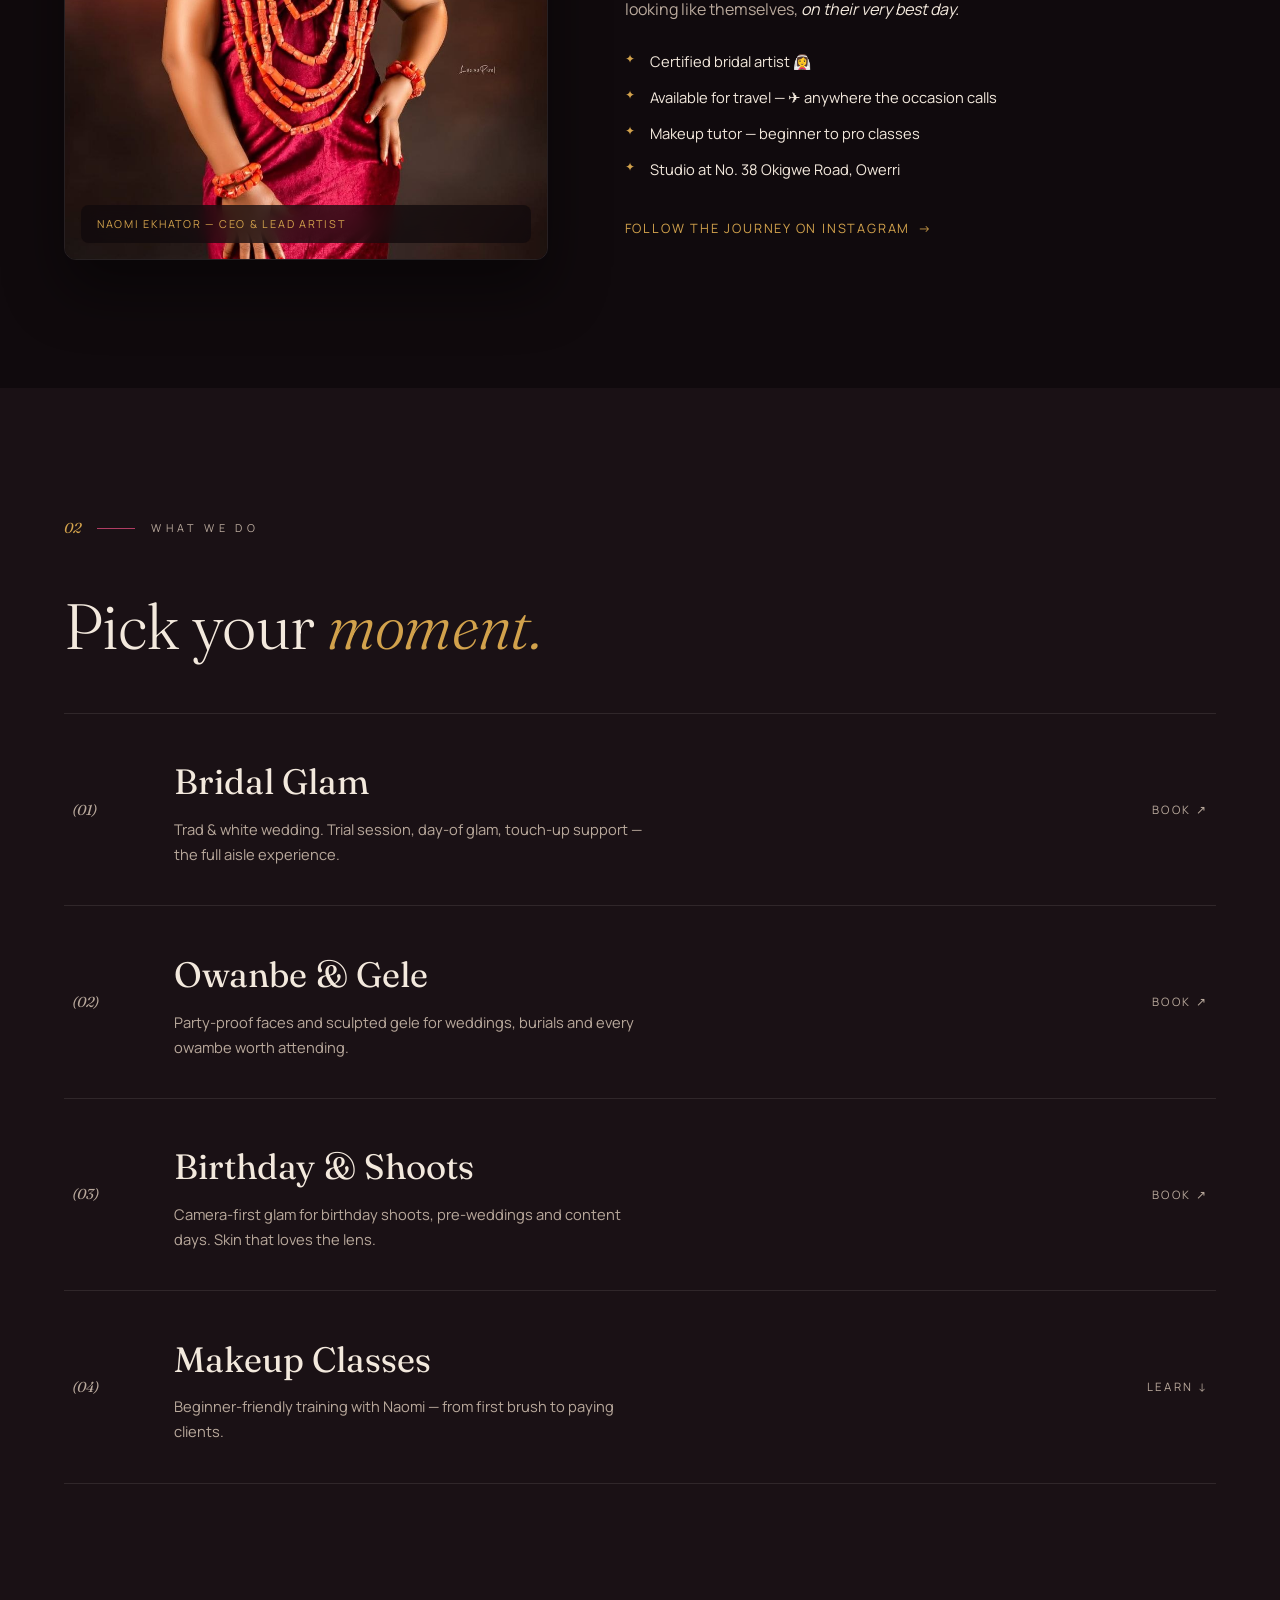
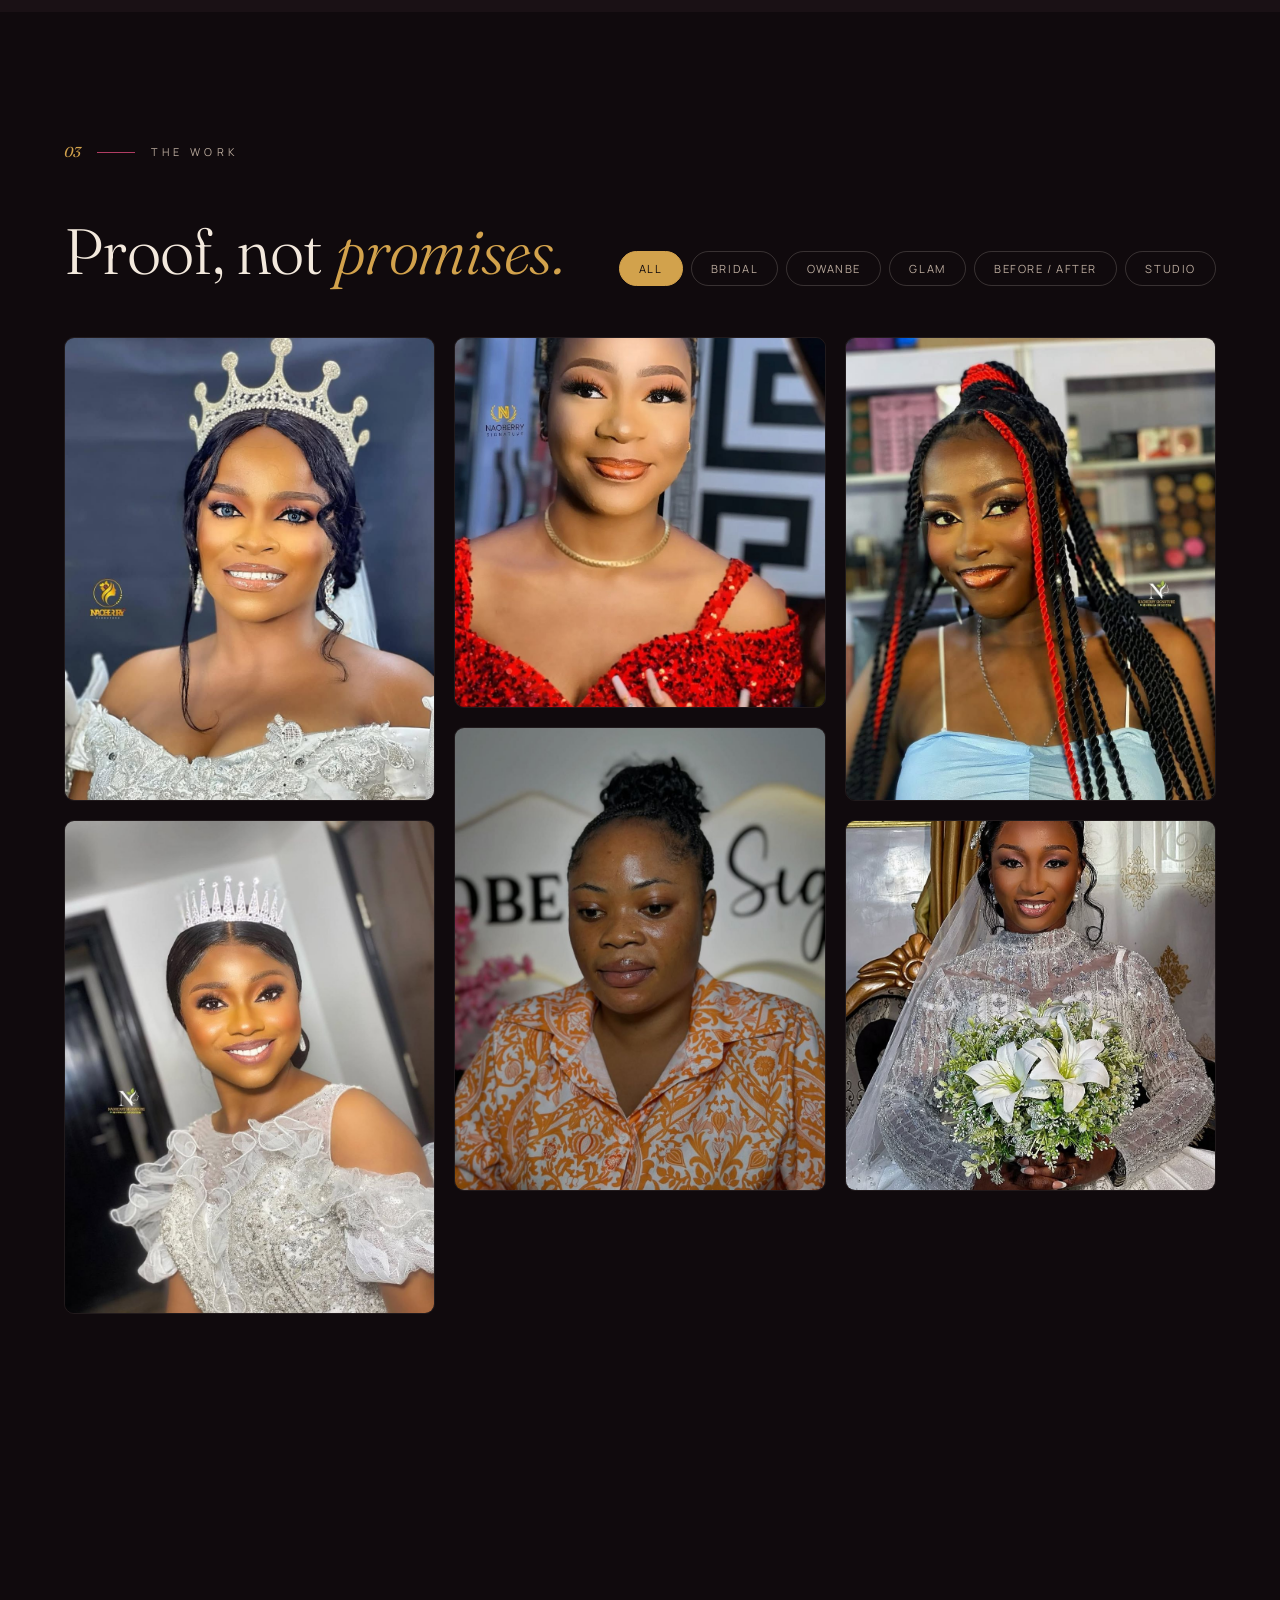
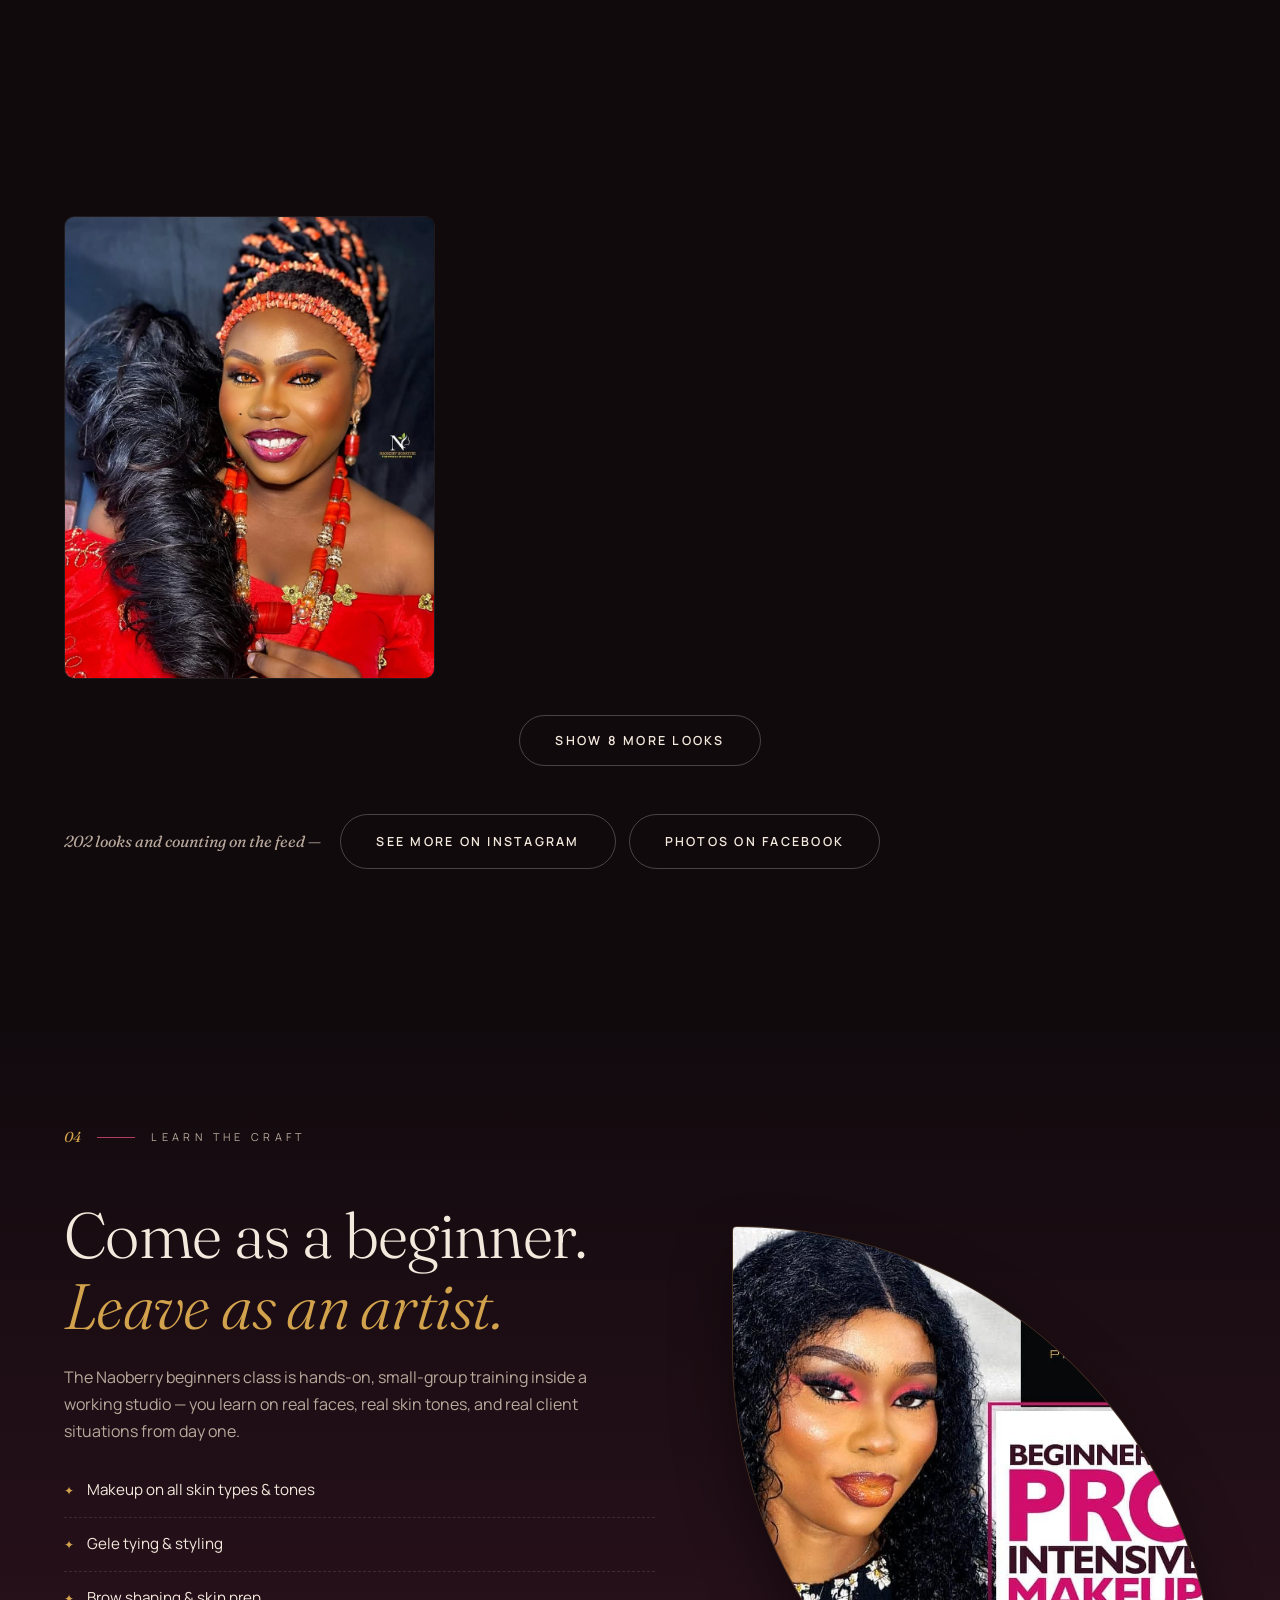
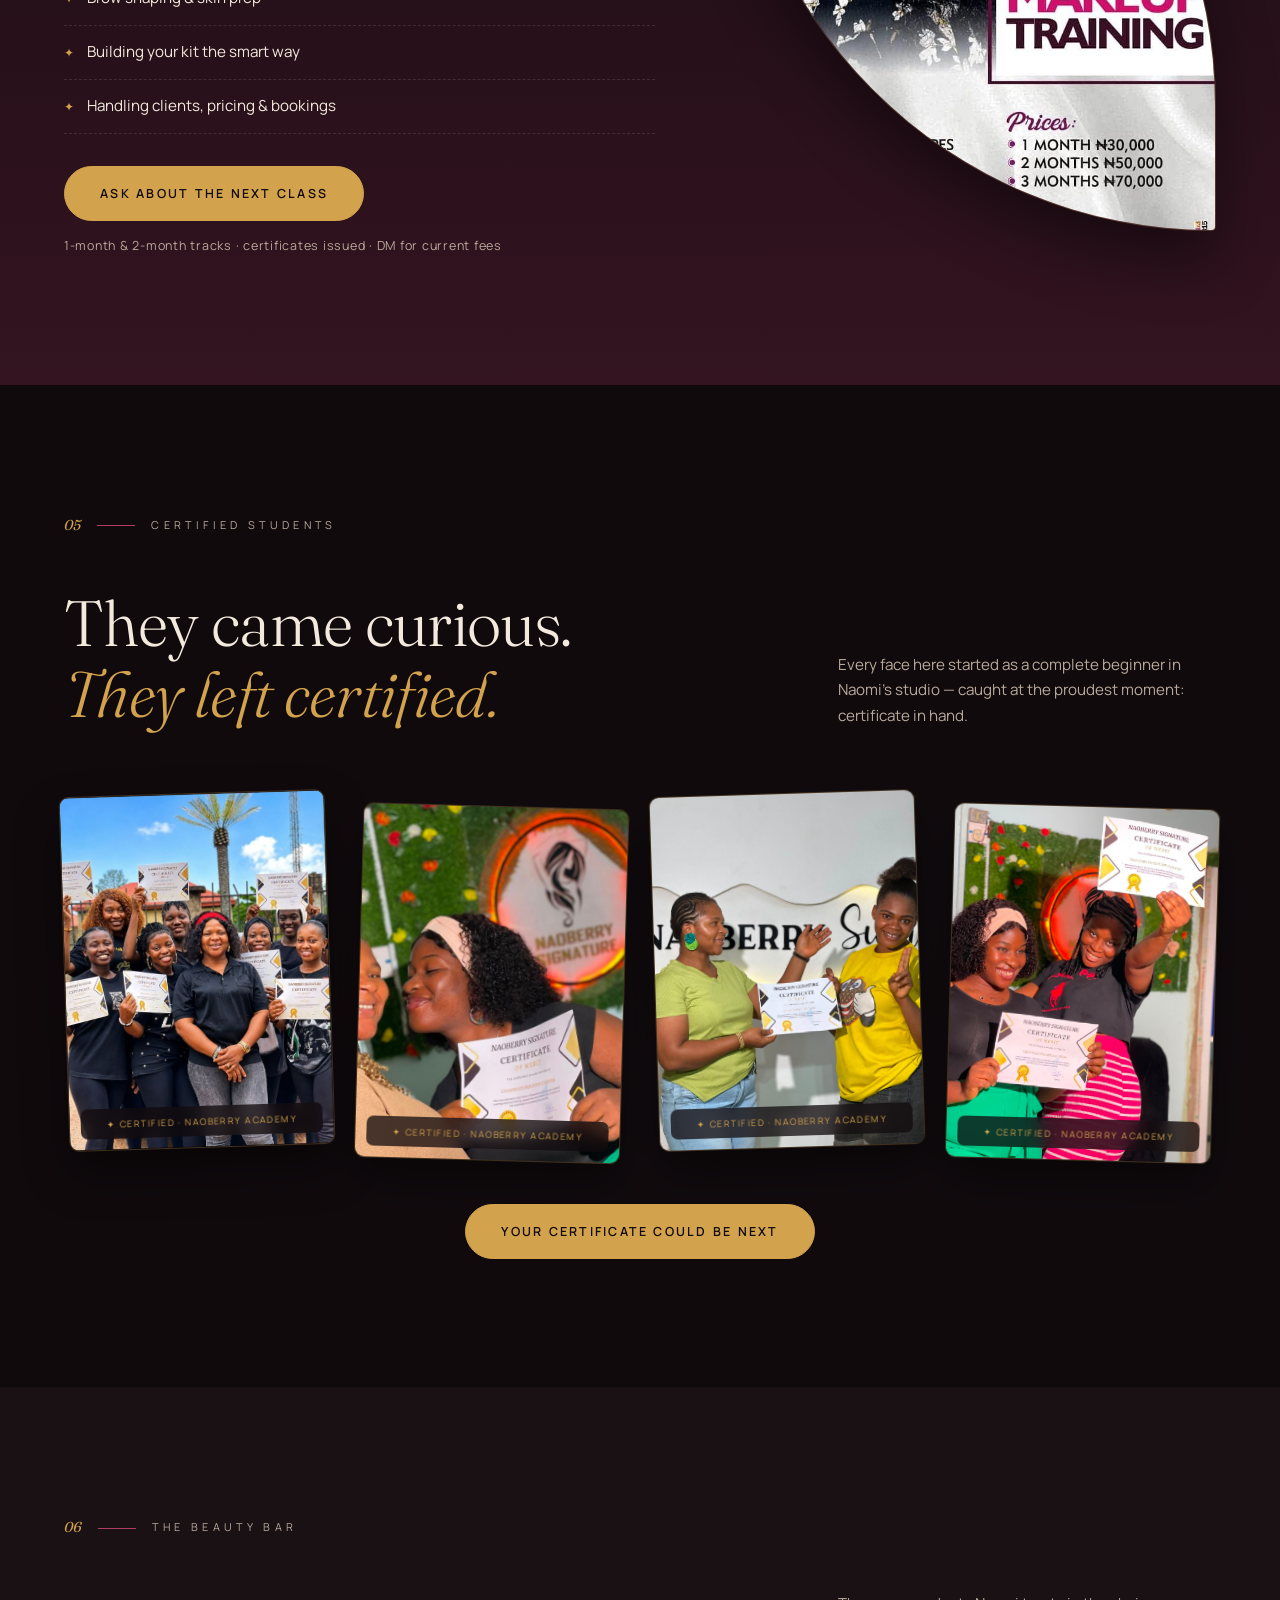
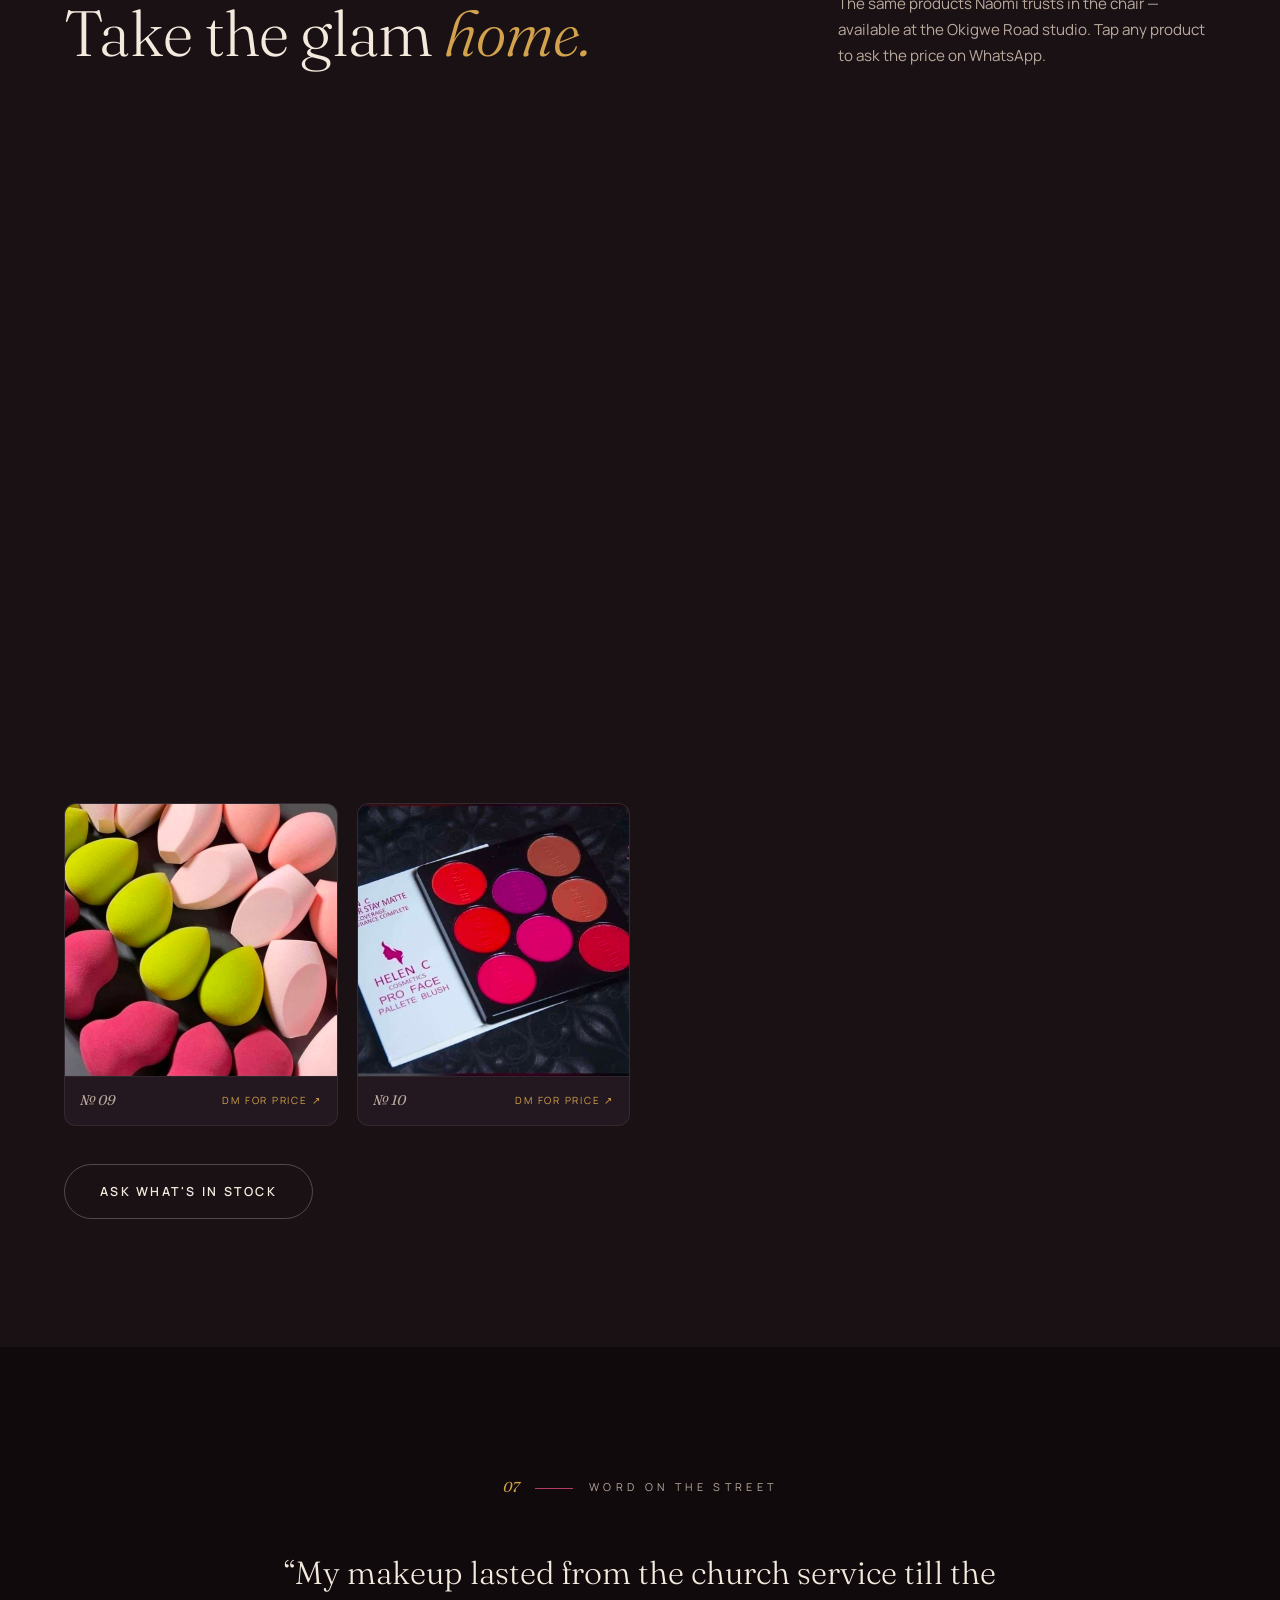
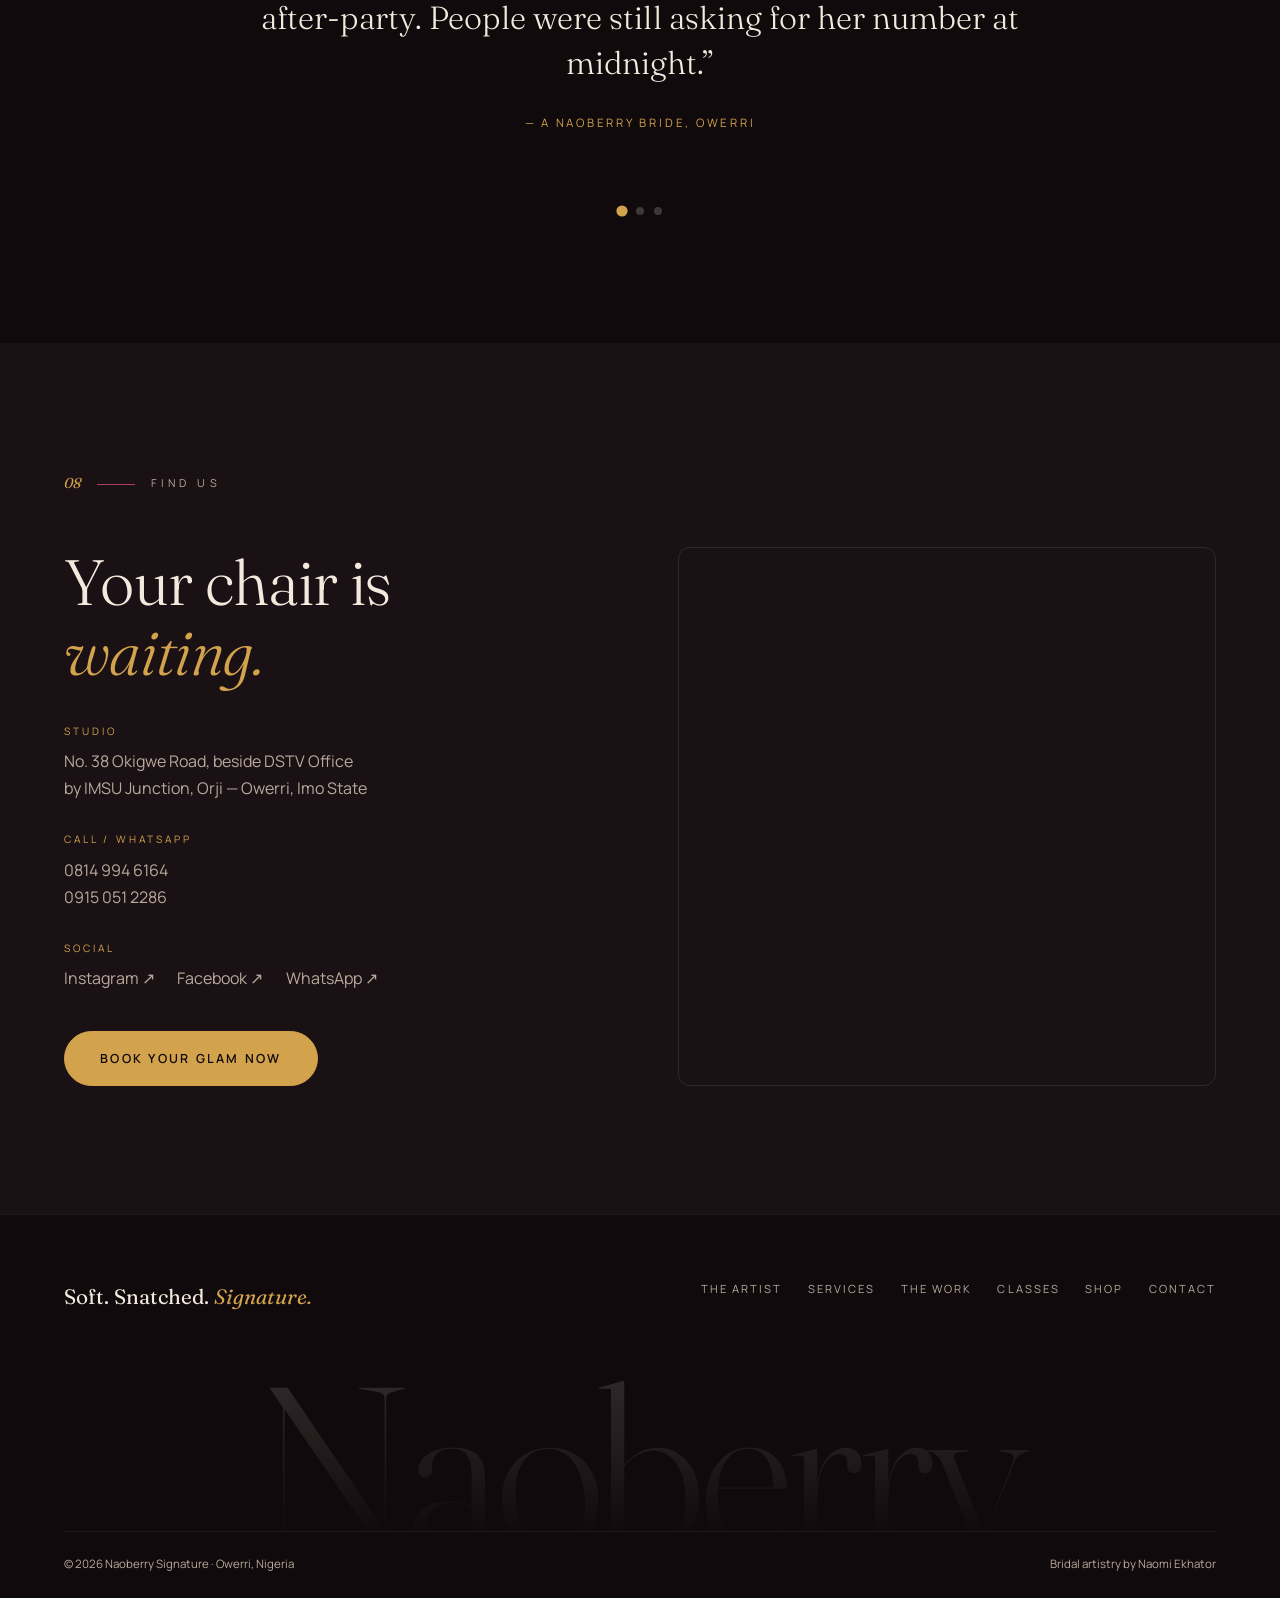
==== commit f0d9e598: "update" ====
--- a/index.html
+++ b/index.html
@@ -266,6 +266,7 @@
           <button class="chip" data-filter="owanbe" data-cursor>Owanbe</button>
           <button class="chip" data-filter="glam" data-cursor>Glam</button>
           <button class="chip" data-filter="transform" data-cursor>Before / After</button>
+          <button class="chip" data-filter="studio" data-cursor>Studio</button>
         </div>
       </div>
 
@@ -326,10 +327,34 @@
       </div>
     </section>
 
+    <!-- ============ CERTIFIED STUDENTS ============ -->
+    <section class="alumni section" id="students">
+      <div class="section__head reveal">
+        <span class="section__num">05</span>
+        <span class="section__label">Certified students</span>
+      </div>
+
+      <div class="alumni__headrow reveal">
+        <h2 class="section__title">They came curious.<br /><em>They left certified.</em></h2>
+        <p class="alumni__blurb">
+          Every face here started as a complete beginner in Naomi's studio —
+          caught at the proudest moment: certificate in hand.
+        </p>
+      </div>
+
+      <div class="alumni__grid reveal" id="alumni"><!-- populated by js/main.js --></div>
+
+      <div class="alumni__cta reveal">
+        <a href="https://wa.me/2348149946164?text=Hi%20Naoberry%20Signature!%20I%20saw%20your%20certified%20students%20on%20the%20website%20%E2%80%94%20I%27d%20love%20to%20join%20the%20next%20beginners%20class.%20Please%20send%20me%20the%20details." target="_blank" rel="noopener" class="btn btn--gold" data-cursor>
+          <span>Your certificate could be next</span>
+        </a>
+      </div>
+    </section>
+
     <!-- ============ SHOP / BEAUTY BAR ============ -->
     <section class="shop section" id="shop">
       <div class="section__head reveal">
-        <span class="section__num">05</span>
+        <span class="section__num">06</span>
         <span class="section__label">The Beauty Bar</span>
       </div>
 
@@ -352,7 +377,7 @@
     <!-- ============ TESTIMONIALS ============ -->
     <section class="voices section" id="voices">
       <div class="section__head reveal">
-        <span class="section__num">06</span>
+        <span class="section__num">07</span>
         <span class="section__label">Word on the street</span>
       </div>
 
@@ -378,7 +403,7 @@
     <!-- ============ CONTACT ============ -->
     <section class="contact section" id="contact">
       <div class="section__head reveal">
-        <span class="section__num">07</span>
+        <span class="section__num">08</span>
         <span class="section__label">Find us</span>
       </div>
 
--- a/css/style.css
+++ b/css/style.css
@@ -818,6 +818,64 @@
 }
 .classes__photo img { width: 100%; height: 100%; object-fit: cover; }
 
+/* ============ CERTIFIED STUDENTS ============ */
+.alumni__headrow {
+  display: flex; flex-wrap: wrap; align-items: flex-end;
+  justify-content: space-between; gap: 1.2rem;
+  max-width: 1300px; margin: 0 auto clamp(2.5rem, 5vw, 4rem);
+}
+.alumni__blurb { max-width: 42ch; color: var(--cream-dim); font-size: 0.95rem; }
+
+.alumni__grid {
+  max-width: 1300px; margin: 0 auto;
+  display: grid;
+  grid-template-columns: repeat(4, 1fr);
+  gap: clamp(1rem, 2.5vw, 1.8rem);
+}
+@media (max-width: 900px) { .alumni__grid { grid-template-columns: repeat(2, 1fr); } }
+
+/* pinned-photo look: alternating tilt that straightens on hover */
+.alum {
+  aspect-ratio: 3 / 4;
+  border-radius: 10px;
+  overflow: hidden;
+  border: 1px solid rgba(210, 162, 76, 0.25);
+  box-shadow: 0 22px 45px rgba(0, 0, 0, 0.45);
+  transition: transform 0.5s var(--ease), border-color 0.5s;
+}
+.alum:nth-child(odd) { transform: rotate(-1.8deg); }
+.alum:nth-child(even) { transform: rotate(1.6deg) translateY(0.8rem); }
+.alum:hover { transform: rotate(0) translateY(-4px); border-color: var(--gold); }
+.alum img {
+  width: 100%; height: 100%; object-fit: cover;
+  transition: transform 0.6s var(--ease);
+}
+.alum:hover img { transform: scale(1.05); }
+
+.alum__badge {
+  position: absolute; left: 0.7rem; right: 0.7rem; bottom: 0.7rem;
+  z-index: 2;
+  padding: 0.45rem 0.6rem;
+  text-align: center;
+  background: rgba(16, 10, 13, 0.75);
+  backdrop-filter: blur(8px);
+  -webkit-backdrop-filter: blur(8px);
+  border-radius: 7px;
+  font-size: 0.56rem;
+  letter-spacing: 0.16em;
+  text-transform: uppercase;
+  color: var(--gold);
+  white-space: nowrap;
+  overflow: hidden;
+  text-overflow: ellipsis;
+}
+
+.alumni__cta {
+  max-width: 1300px;
+  margin: clamp(2.5rem, 5vw, 3.5rem) auto 0;
+  text-align: center;
+}
+
 /* ============ SHOP / BEAUTY BAR ============ */
 .shop { background: var(--ink-2); }
 .shop__headrow {
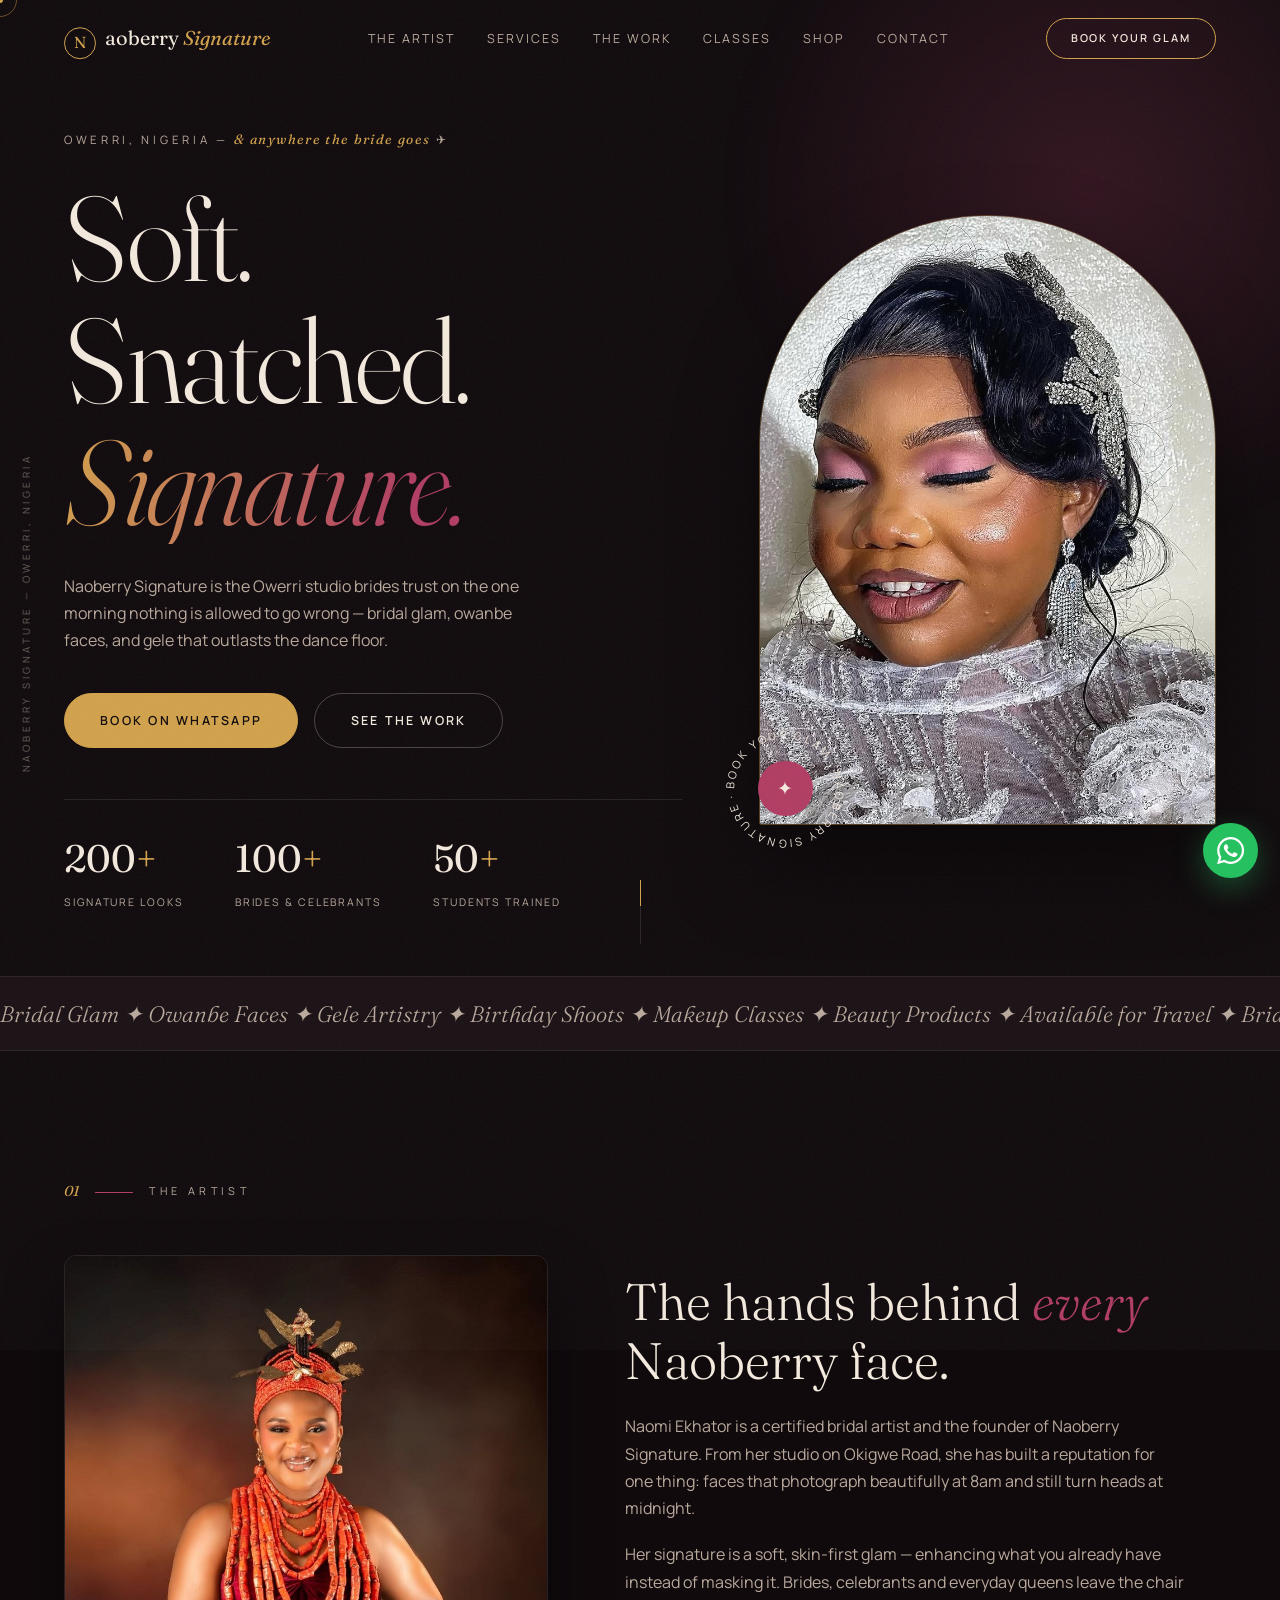
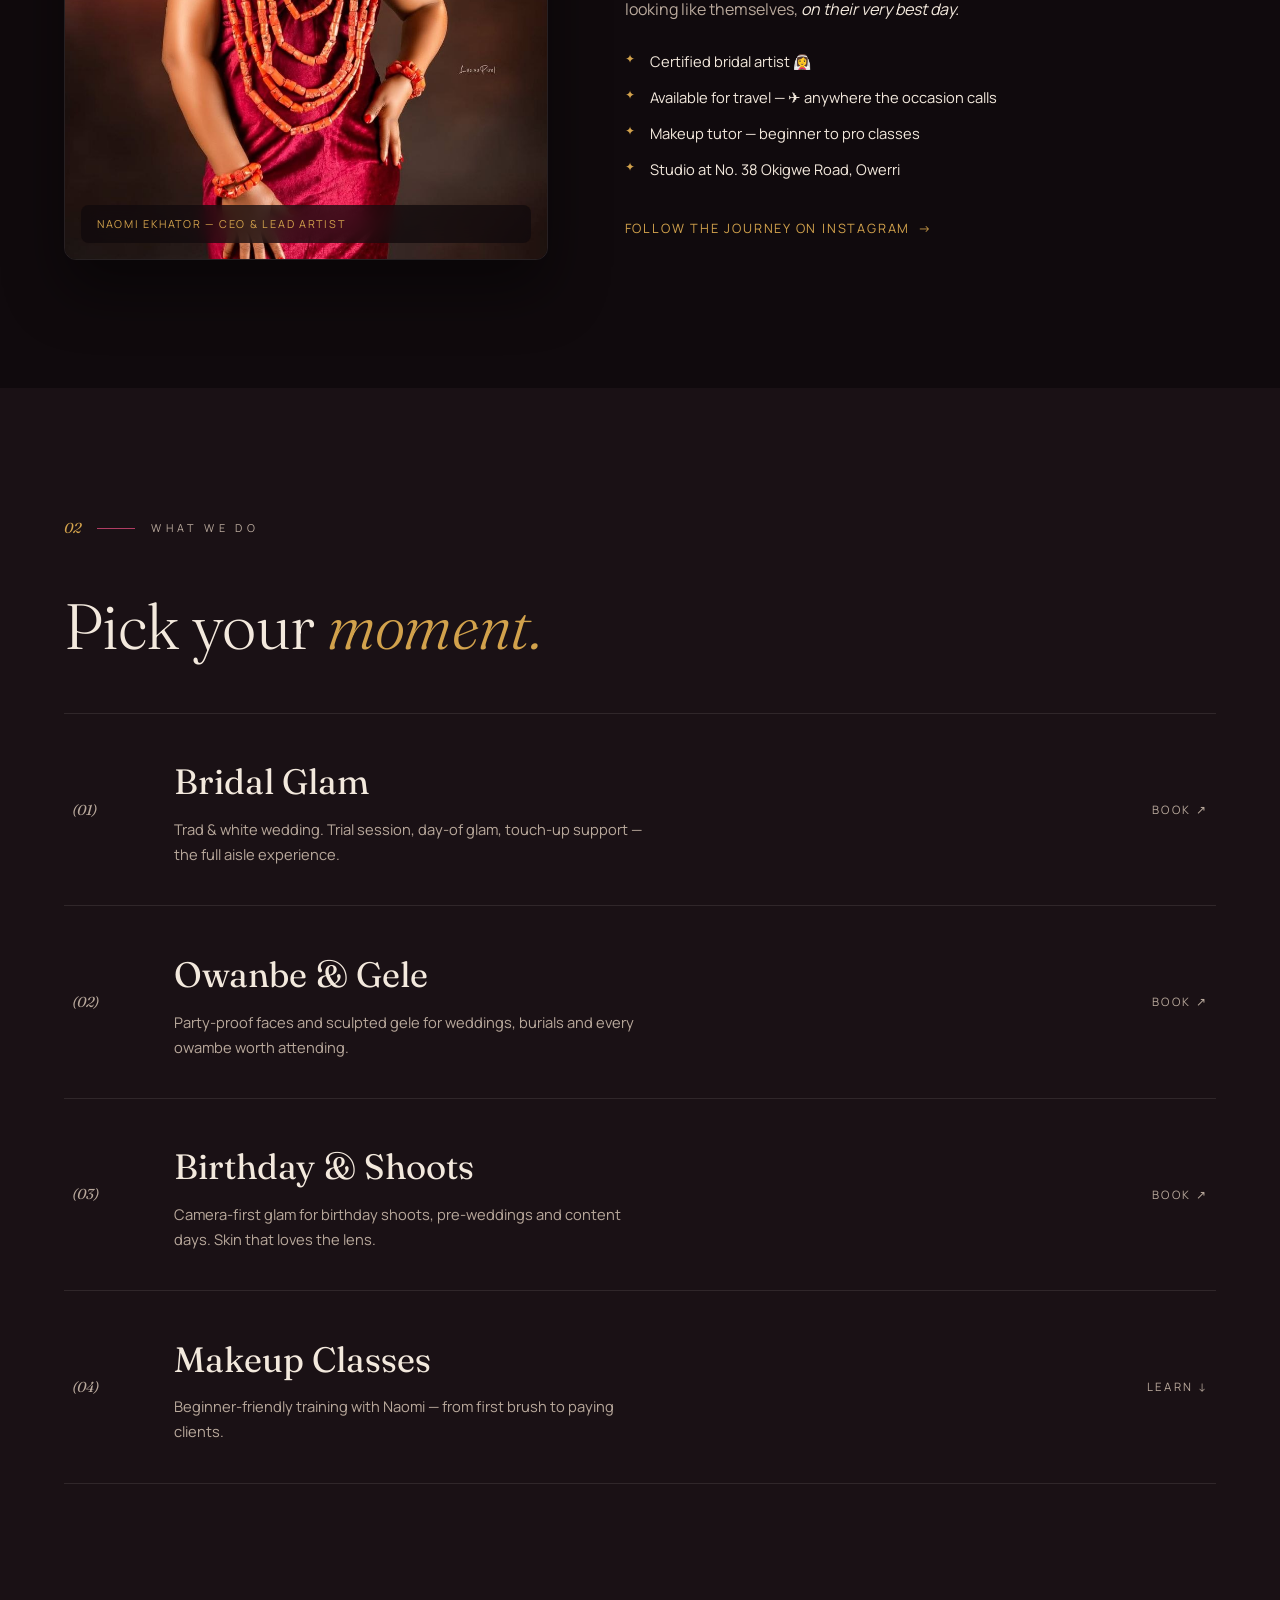
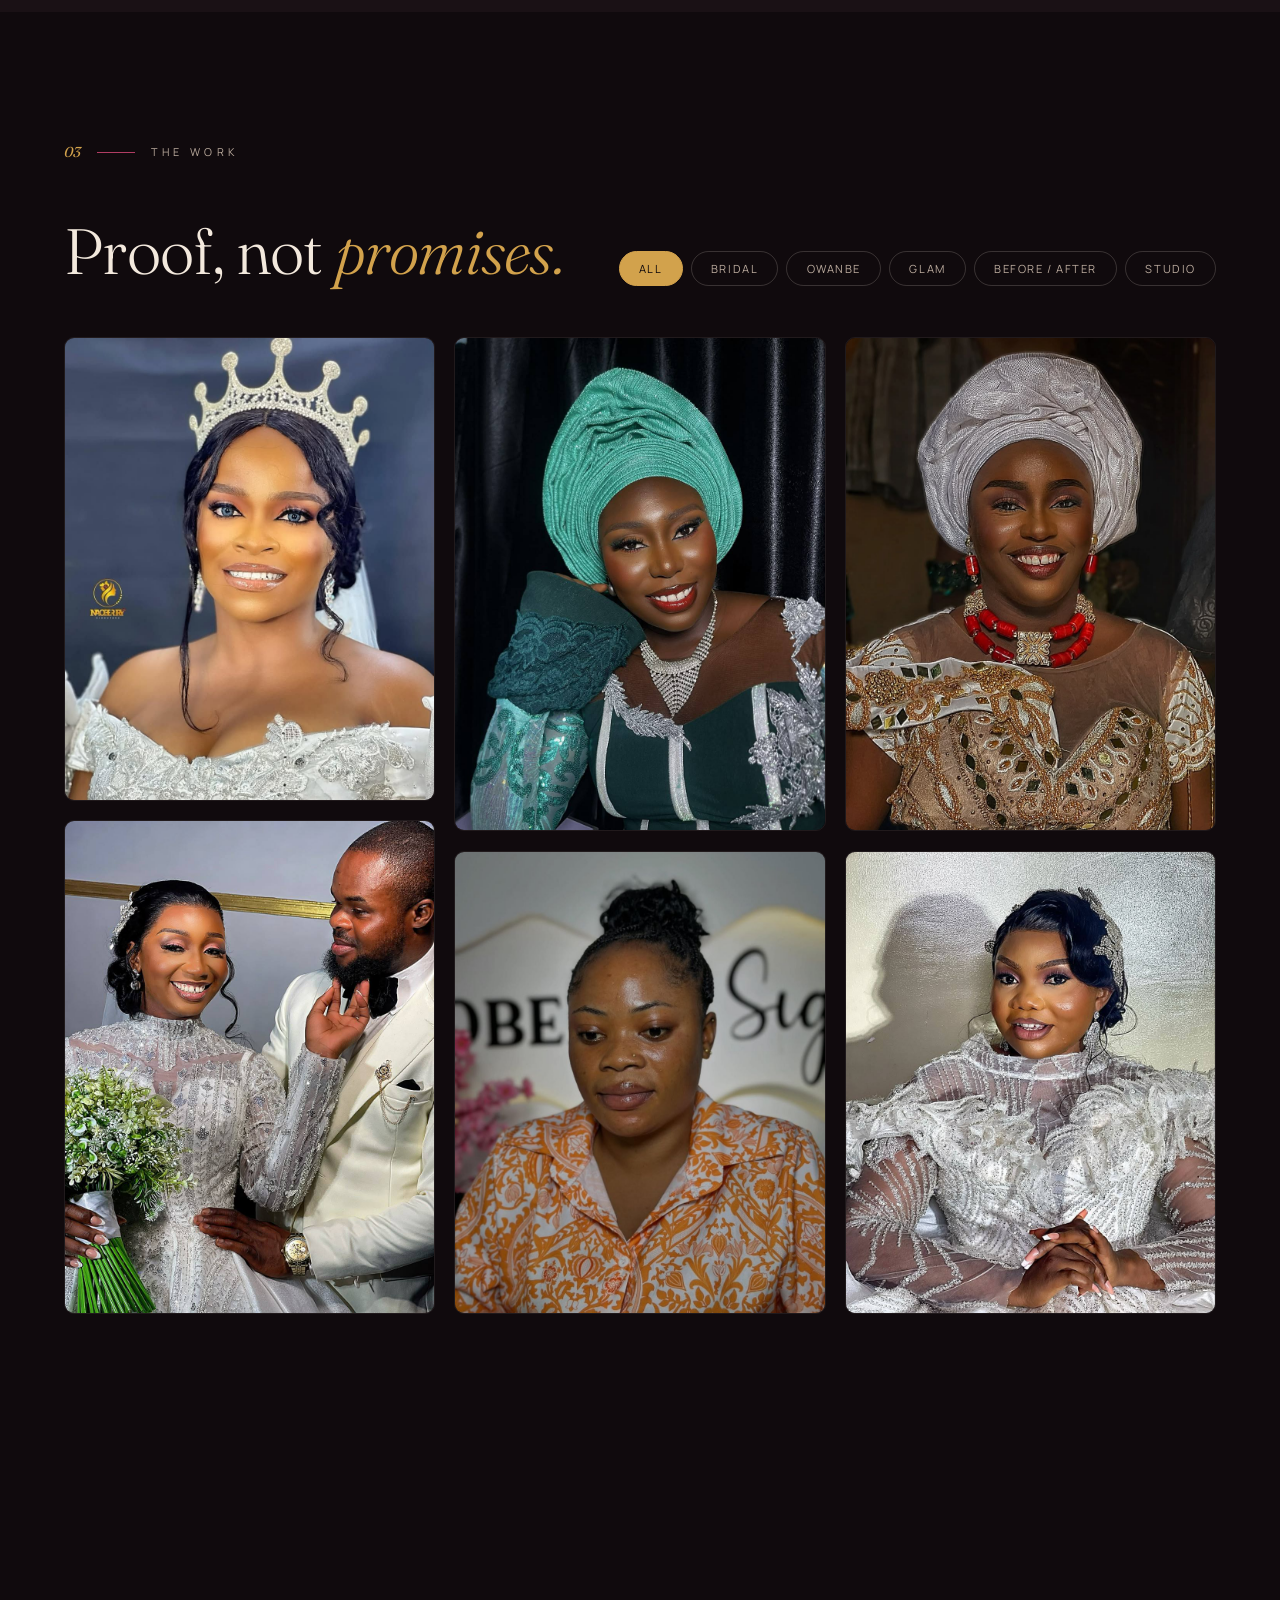
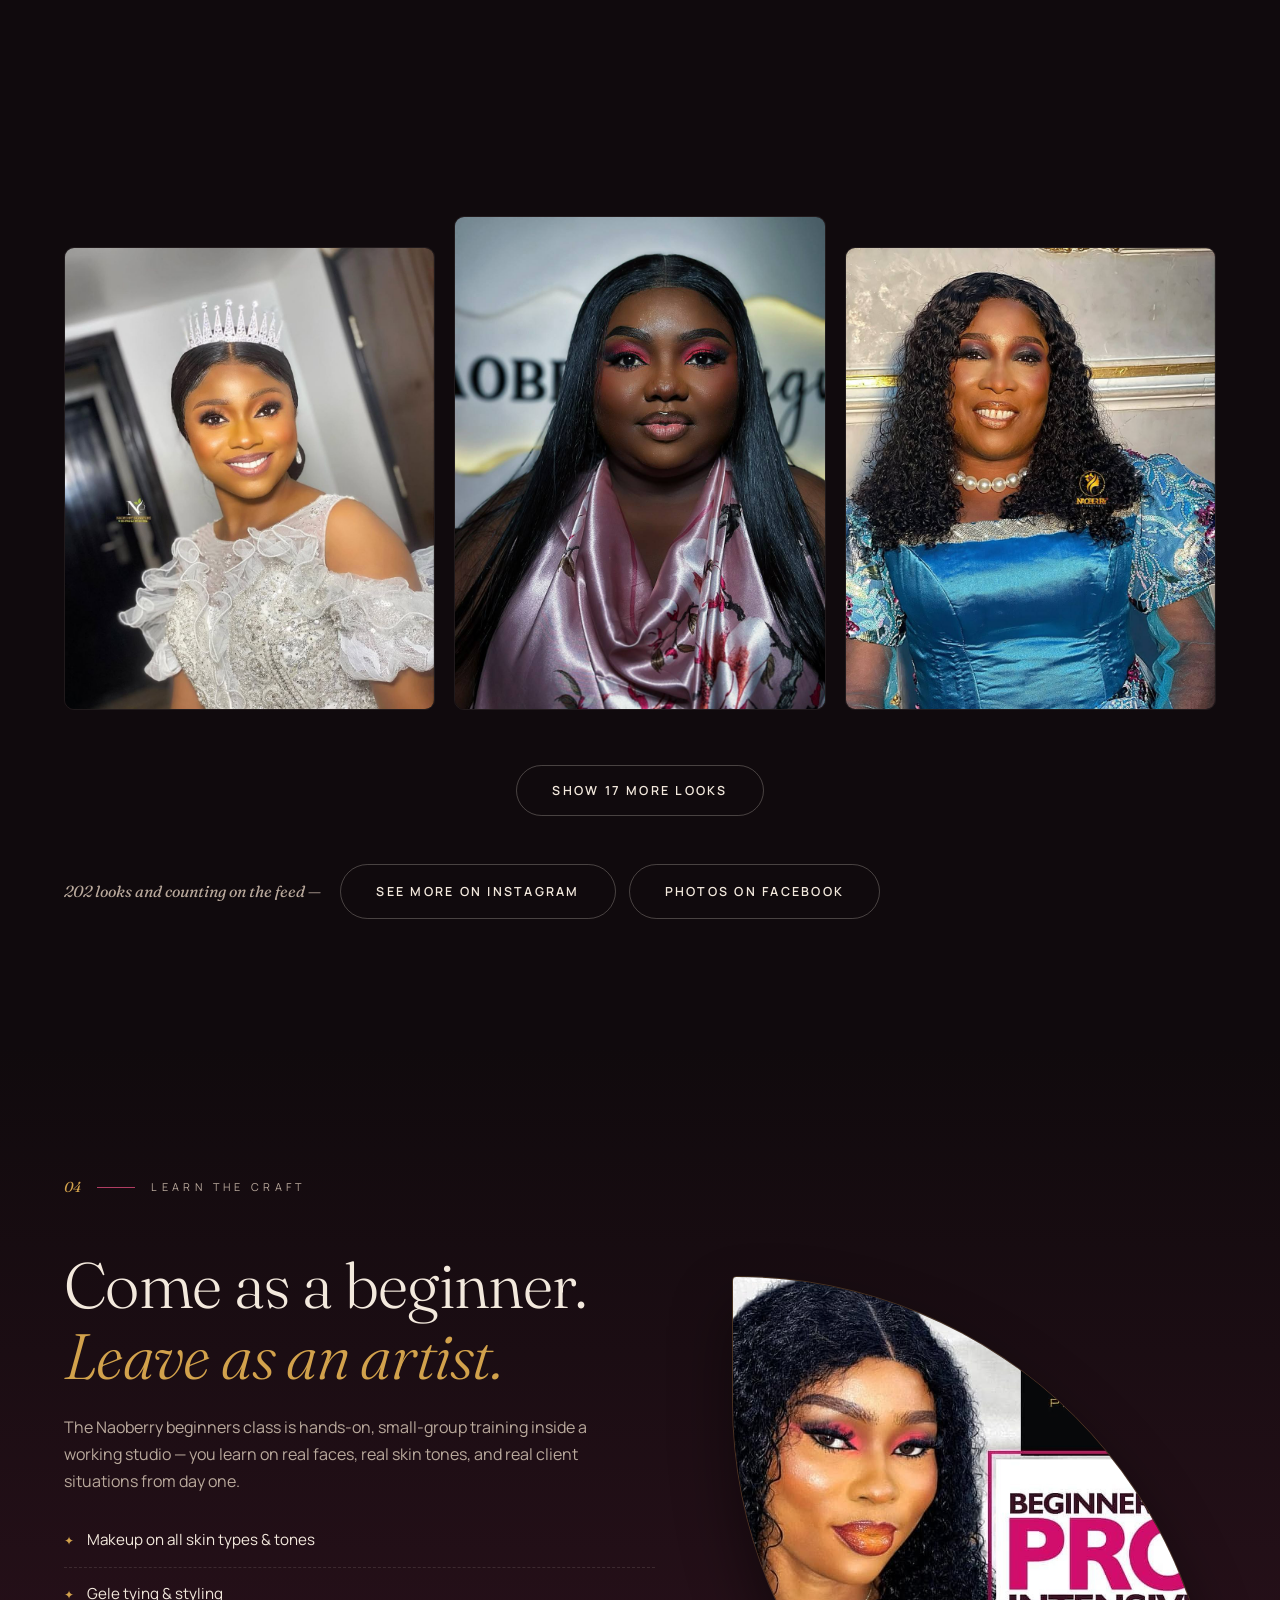
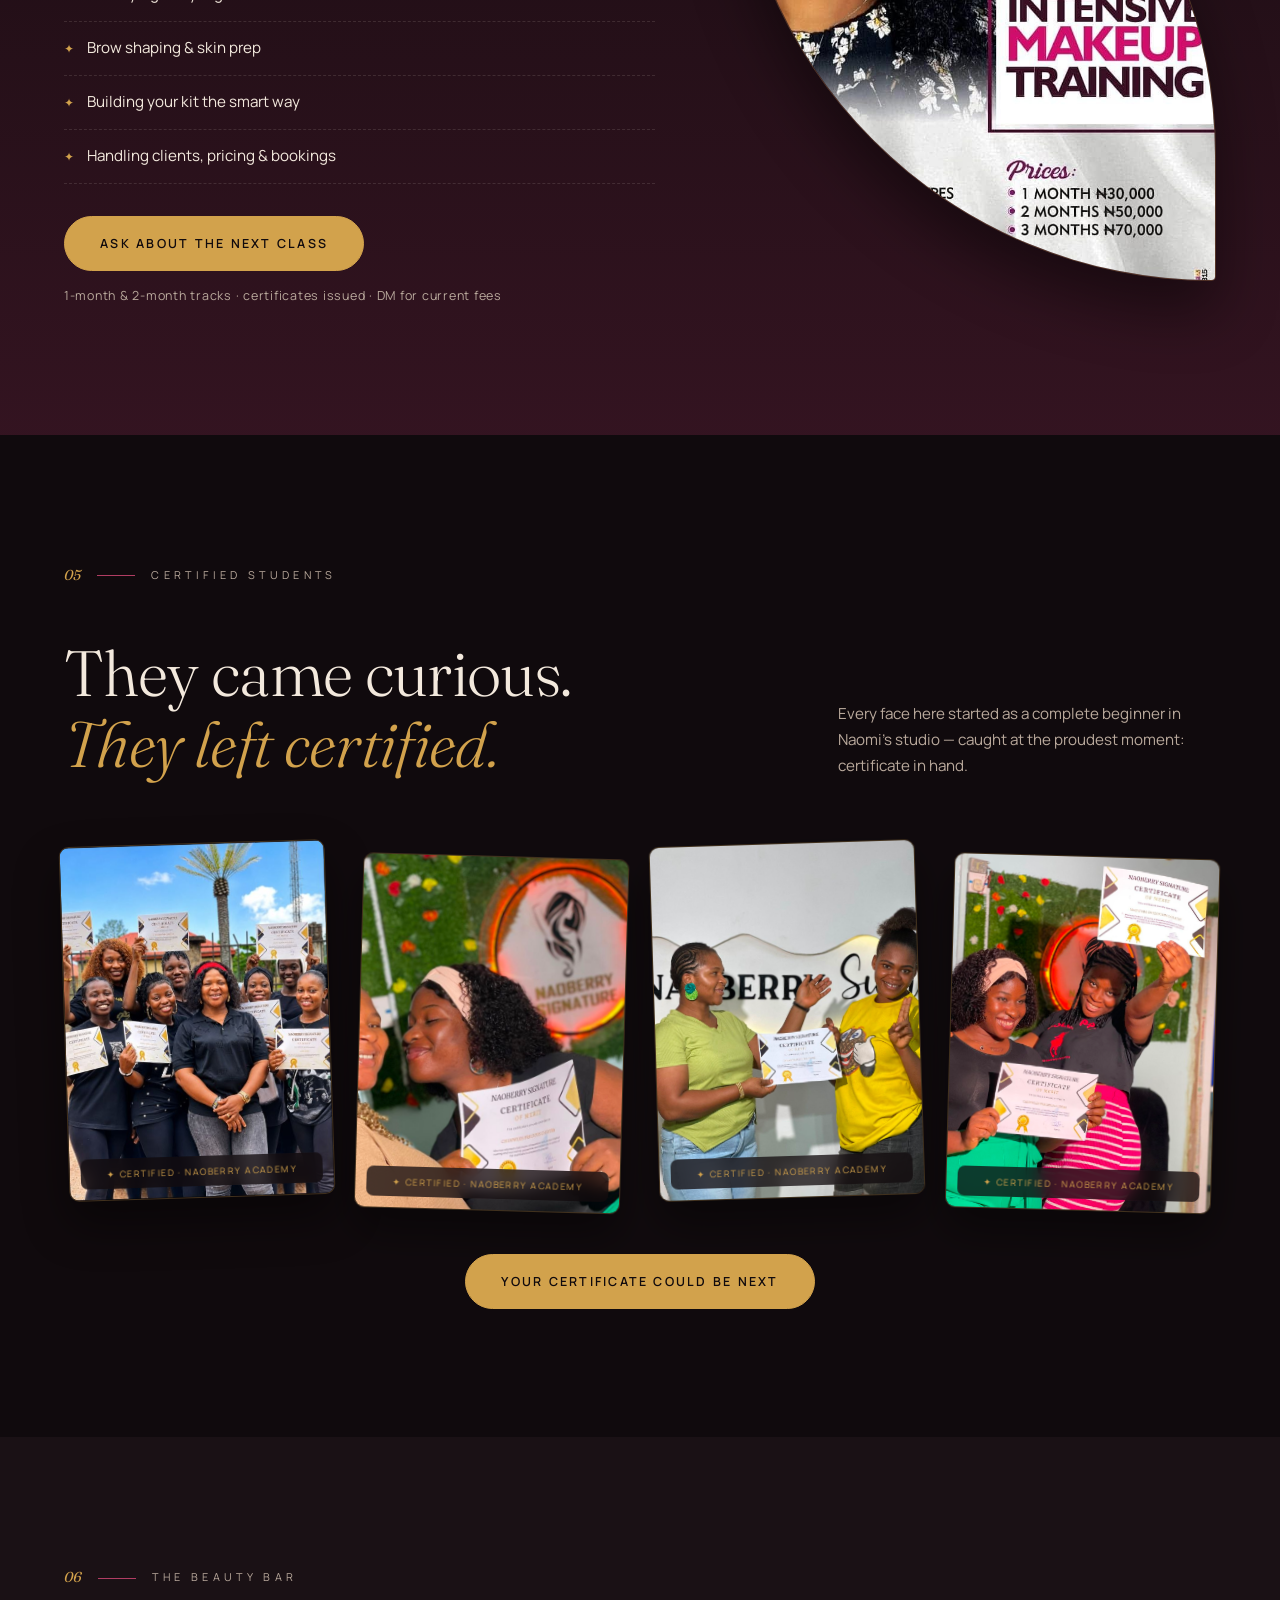
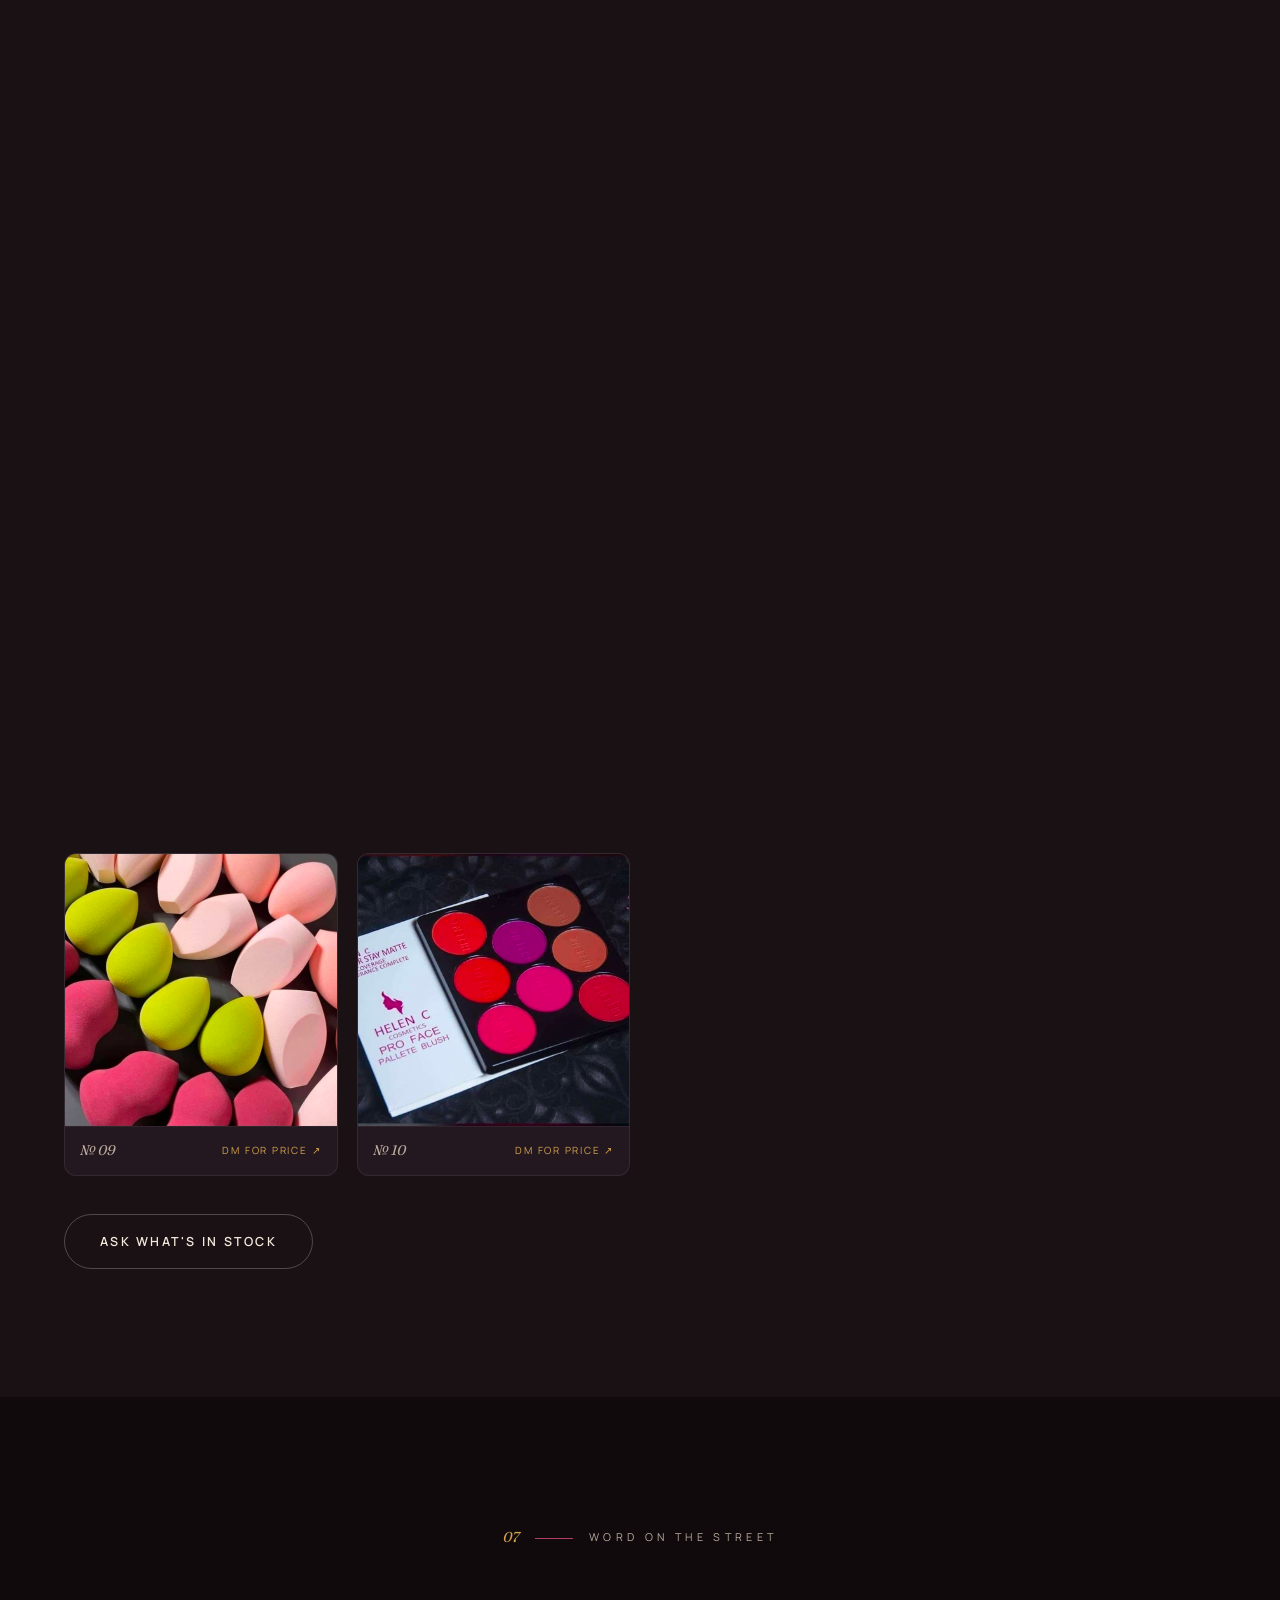
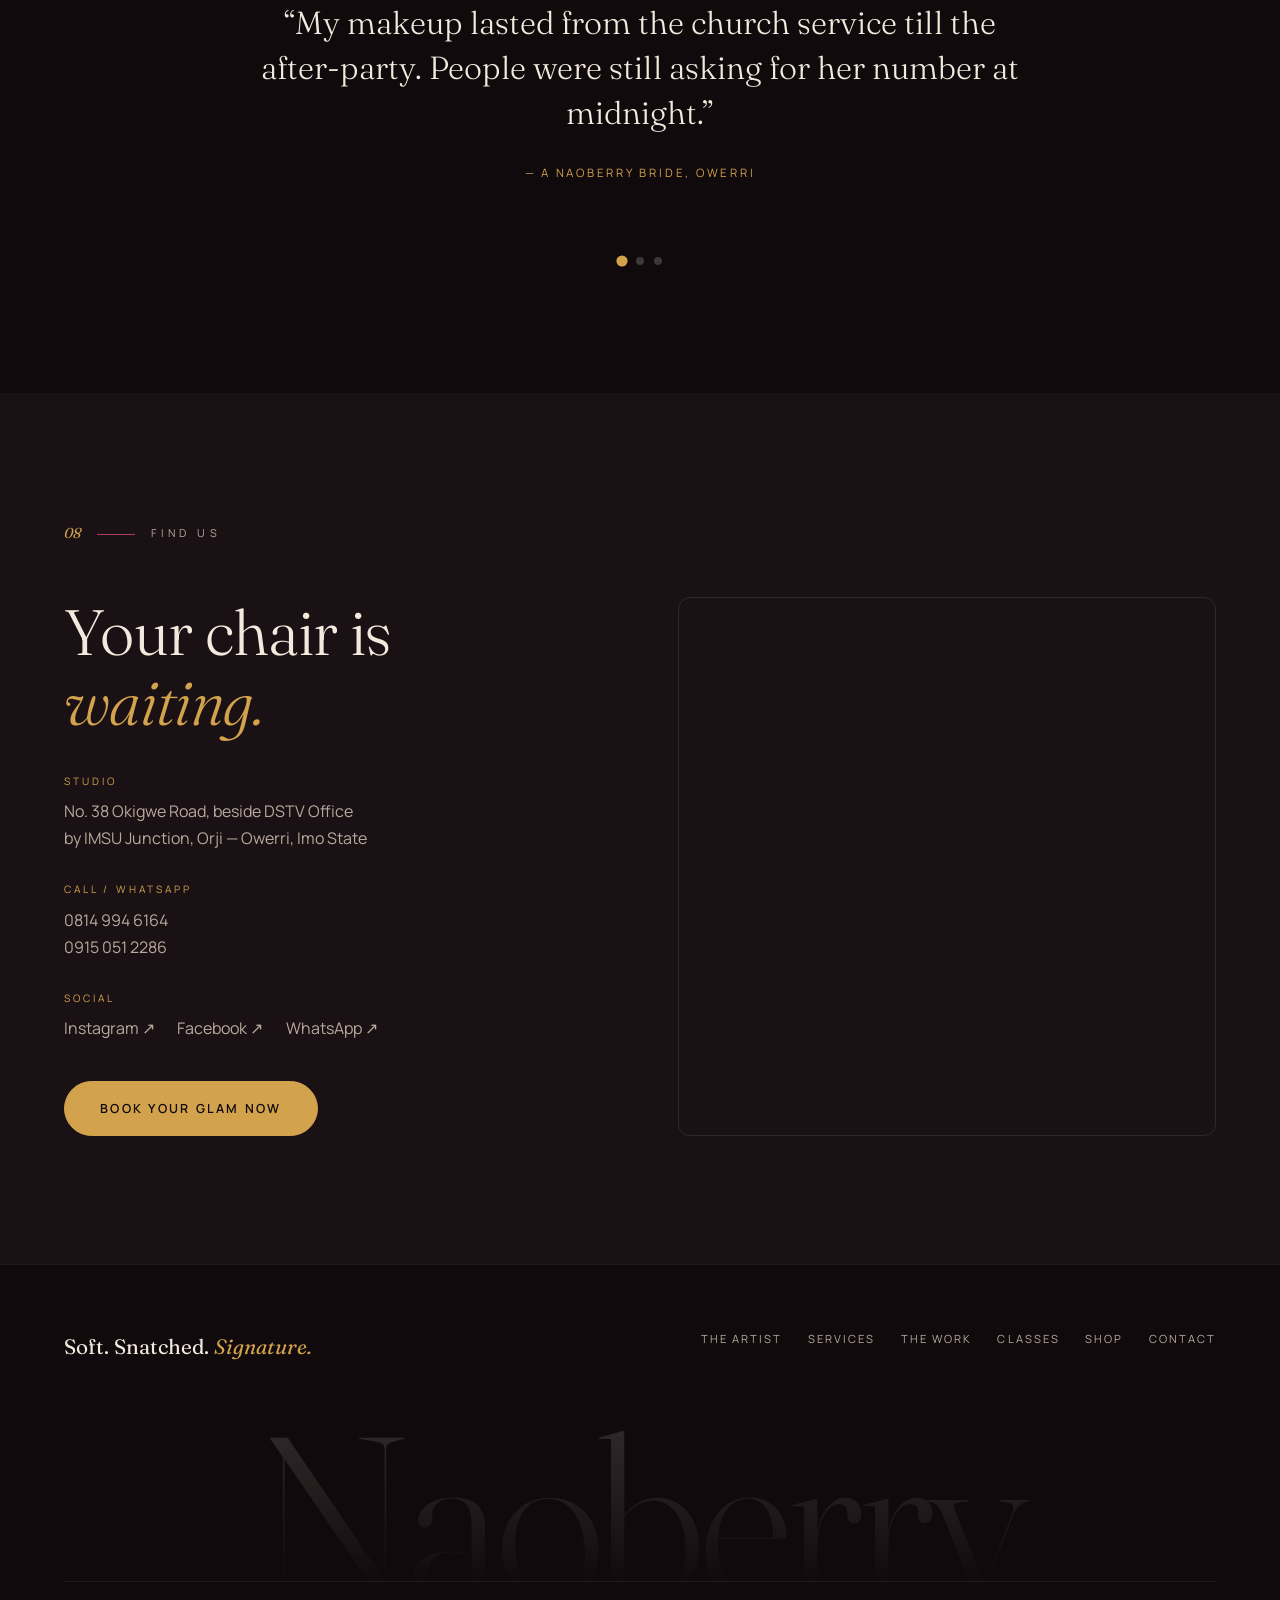
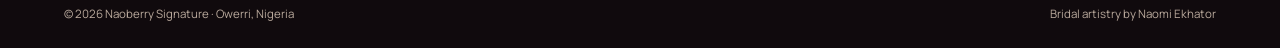
==== commit 4852a1e2: "REPLCED SOME POTO AND ADDED" ====
--- a/index.html
+++ b/index.html
@@ -473,14 +473,26 @@
     <svg viewBox="0 0 24 24" fill="currentColor"><path d="M17.472 14.382c-.297-.149-1.758-.867-2.03-.967-.273-.099-.471-.148-.67.15-.197.297-.767.966-.94 1.164-.173.199-.347.223-.644.075-.297-.15-1.255-.463-2.39-1.475-.883-.788-1.48-1.761-1.653-2.059-.173-.297-.018-.458.13-.606.134-.133.297-.347.446-.52.149-.174.198-.298.297-.497.1-.198.05-.371-.025-.52-.074-.149-.669-1.612-.916-2.207-.242-.579-.487-.5-.669-.51l-.57-.01c-.198 0-.52.074-.792.372-.272.297-1.04 1.016-1.04 2.479 0 1.462 1.065 2.875 1.213 3.074.149.198 2.096 3.2 5.077 4.487.709.306 1.262.489 1.694.625.712.227 1.36.195 1.871.118.571-.085 1.758-.719 2.006-1.413.248-.694.248-1.289.173-1.413-.074-.124-.272-.198-.57-.347m-5.421 7.403h-.004a9.87 9.87 0 01-5.031-1.378l-.361-.214-3.741.982.998-3.648-.235-.374a9.86 9.86 0 01-1.51-5.26c.001-5.45 4.436-9.884 9.888-9.884 2.64 0 5.122 1.03 6.988 2.898a9.825 9.825 0 012.893 6.994c-.003 5.45-4.437 9.884-9.885 9.884m8.413-18.297A11.815 11.815 0 0012.05 0C5.495 0 .16 5.335.157 11.892c0 2.096.547 4.142 1.588 5.945L.057 24l6.305-1.654a11.882 11.882 0 005.683 1.448h.005c6.554 0 11.89-5.335 11.893-11.893a11.821 11.821 0 00-3.48-8.413z"/></svg>
   </a>
 
-  <!-- lightbox -->
+  <!-- lightbox / gallery viewer -->
   <div class="lightbox" id="lightbox" aria-hidden="true">
     <button class="lightbox__close" id="lightboxClose" aria-label="Close" data-cursor>✕</button>
+
+    <button class="lightbox__nav lightbox__nav--prev" id="lightboxPrev" aria-label="Previous look" data-cursor>←</button>
+
     <figure class="lightbox__frame">
       <img src="" alt="" id="lightboxImg" />
-      <figcaption id="lightboxCap"></figcaption>
+      <figcaption>
+        <span class="lightbox__tag" id="lightboxTag"></span>
+        <span id="lightboxCap"></span>
+      </figcaption>
     </figure>
-    <a class="lightbox__ig" id="lightboxLink" href="https://www.instagram.com/naoberry_signature" target="_blank" rel="noopener" data-cursor>View on Instagram ↗</a>
+
+    <button class="lightbox__nav lightbox__nav--next" id="lightboxNext" aria-label="Next look" data-cursor>→</button>
+
+    <div class="lightbox__foot">
+      <span class="lightbox__count" id="lightboxCount"></span>
+      <a class="lightbox__ig" id="lightboxLink" href="https://www.instagram.com/naoberry_signature" target="_blank" rel="noopener" data-cursor>View on Instagram ↗</a>
+    </div>
   </div>
 
   <script src="js/main.js"></script>
--- a/css/style.css
+++ b/css/style.css
@@ -1097,20 +1097,75 @@
 .lightbox.is-open { opacity: 1; visibility: visible; }
 .lightbox__frame {
   max-width: min(90vw, 560px);
-  max-height: 72vh;
+  max-height: 76vh;
 }
 .lightbox__frame img {
-  max-width: 100%; max-height: 66vh;
+  max-width: 100%; max-height: 64vh;
   object-fit: contain;
   border-radius: 8px;
   box-shadow: 0 30px 80px rgba(0, 0, 0, 0.6);
+  transition: opacity 0.3s ease;
 }
 .lightbox__frame figcaption {
   margin-top: 0.9rem;
+  display: flex; align-items: center; justify-content: center; gap: 0.8rem;
   text-align: center;
   font-family: var(--font-display);
   font-style: italic;
   color: var(--cream-dim);
+}
+.lightbox__tag {
+  font-family: var(--font-body);
+  font-style: normal;
+  font-size: 0.56rem;
+  letter-spacing: 0.22em;
+  text-transform: uppercase;
+  color: var(--gold);
+  border: 1px solid rgba(210, 162, 76, 0.4);
+  border-radius: 100px;
+  padding: 0.28rem 0.75rem;
+  white-space: nowrap;
+}
+
+.lightbox__nav {
+  position: absolute;
+  top: 50%;
+  transform: translateY(-50%);
+  z-index: 2;
+  display: grid; place-items: center;
+  width: 3.1rem; height: 3.1rem;
+  border-radius: 50%;
+  border: 1px solid rgba(243, 233, 221, 0.25);
+  background: rgba(16, 10, 13, 0.55);
+  color: var(--cream);
+  font-size: 1.15rem;
+  transition: background 0.3s, border-color 0.3s, color 0.3s, transform 0.3s var(--ease);
+}
+.lightbox__nav:hover {
+  background: var(--gold);
+  border-color: var(--gold);
+  color: var(--ink);
+  transform: translateY(-50%) scale(1.08);
+}
+.lightbox__nav--prev { left: clamp(0.6rem, 3vw, 2.5rem); }
+.lightbox__nav--next { right: clamp(0.6rem, 3vw, 2.5rem); }
+@media (max-width: 640px) {
+  .lightbox__nav {
+    top: auto; bottom: 4.6rem; transform: none;
+    width: 2.7rem; height: 2.7rem;
+  }
+  .lightbox__nav:hover { transform: scale(1.08); }
+}
+
+.lightbox__foot {
+  display: flex; align-items: center; gap: 1.6rem;
+}
+.lightbox__count {
+  font-family: var(--font-display);
+  font-style: italic;
+  font-size: 0.85rem;
+  color: var(--cream-dim);
+  letter-spacing: 0.08em;
 }
 .lightbox__close {
   position: absolute; top: 1.4rem; right: 1.6rem;
